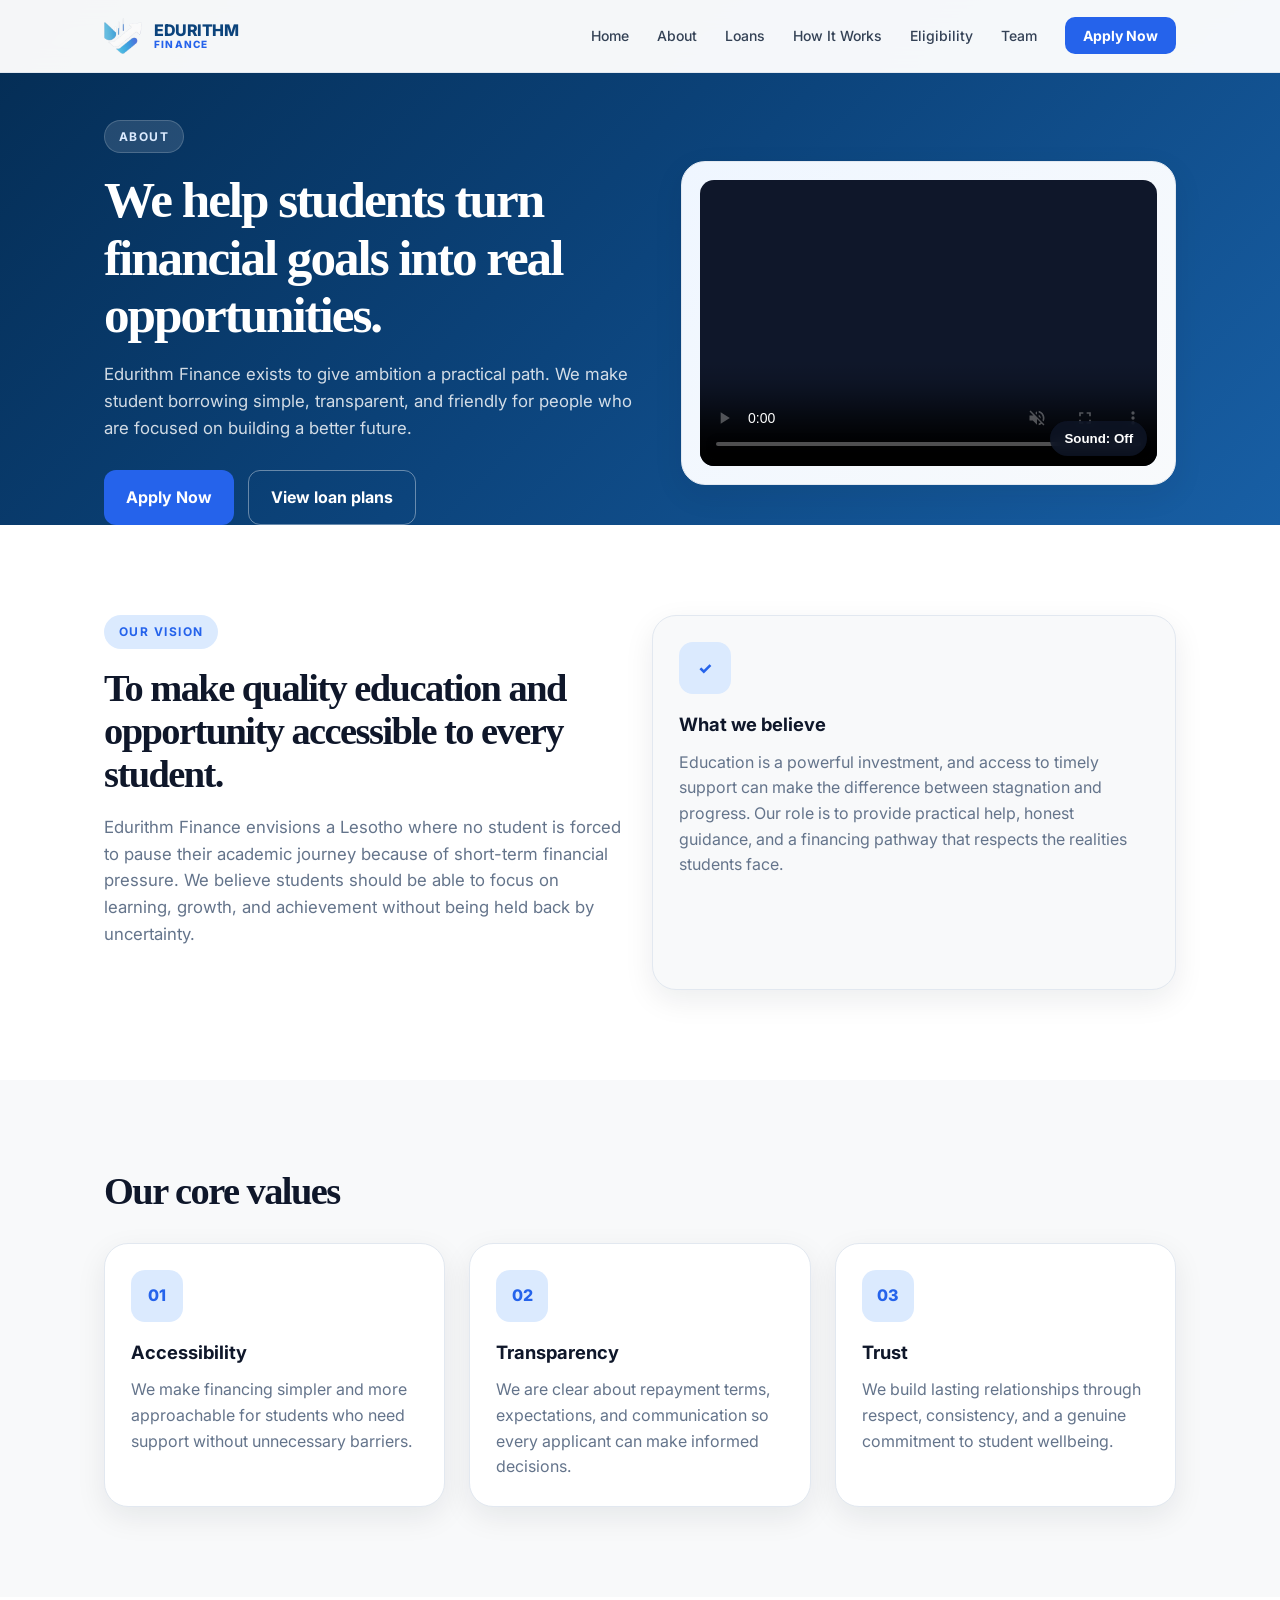
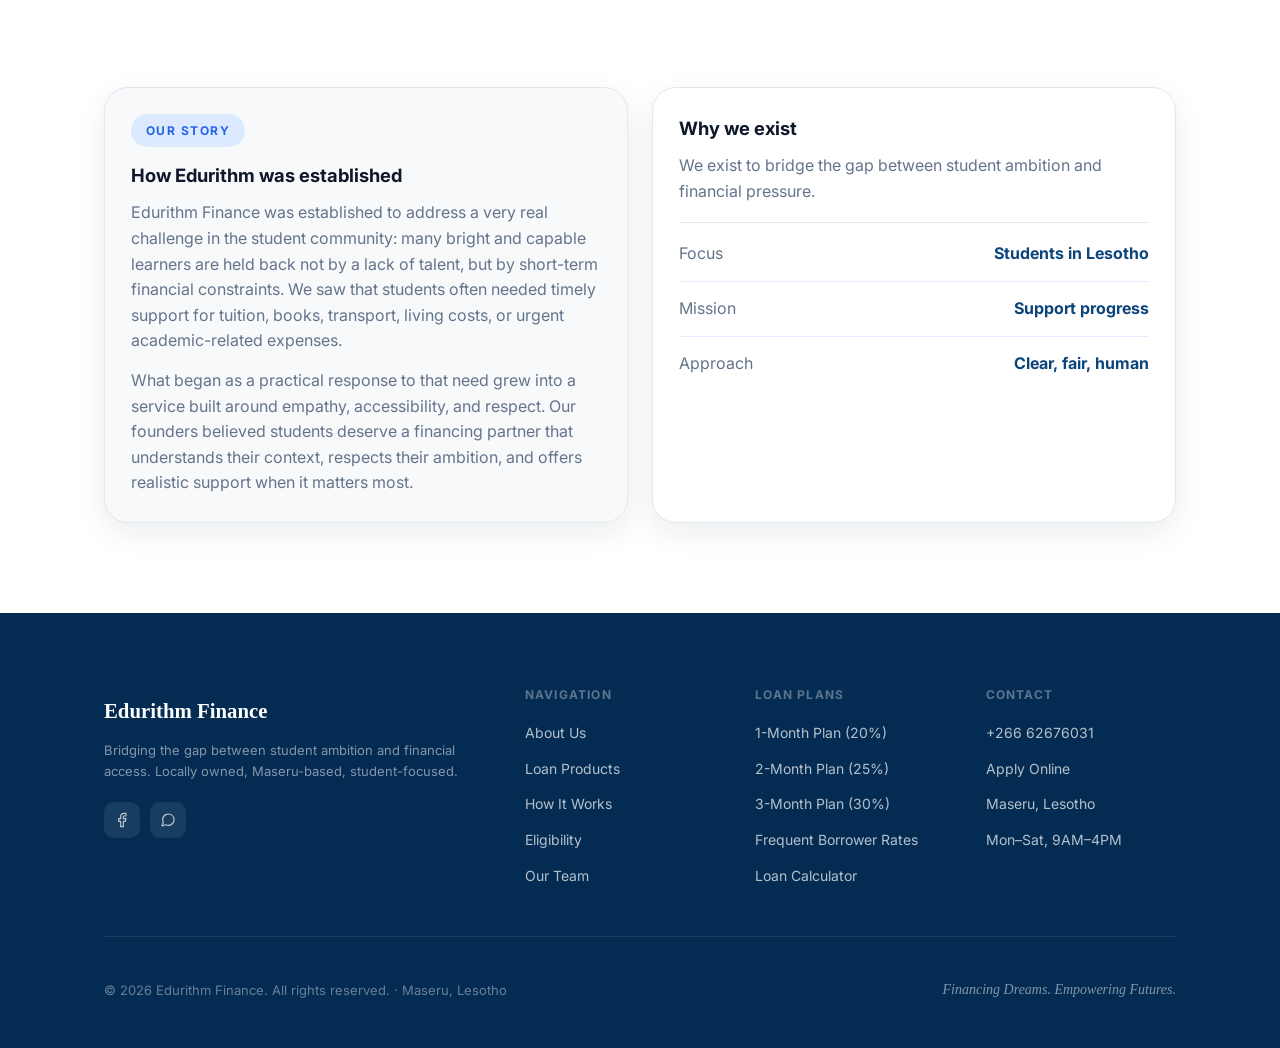
==== about.html @ f8145e68 "Update about.html" ====
<!DOCTYPE html>
<html lang="en">
  <head>
    <meta charset="UTF-8" />
    <meta name="viewport" content="width=device-width, initial-scale=1.0" />
    <title>About | Edurithm Finance</title>
    <link rel="preconnect" href="https://fonts.googleapis.com" />
    <link rel="preconnect" href="https://fonts.gstatic.com" crossorigin />
    <link href="https://fonts.googleapis.com/css2?family=Inter:wght@400;500;600;700;800&display=swap" rel="stylesheet" />
    <link rel="stylesheet" href="page.css" />
  </head>
  <body>
    <nav>
      <div class="nav-inner">
        <a href="index.html" class="nav-logo" aria-label="Edurithm Finance home">
          <img src="assets/logo-icon.png" alt="Edurithm Finance logo" />
          <span class="nav-brand">EDURITHM<small>Finance</small></span>
        </a>
        <ul class="nav-links">
          <li><a href="index.html">Home</a></li>
          <li><a href="about.html">About</a></li>
          <li><a href="loans.html">Loans</a></li>
          <li><a href="how-it-works.html">How It Works</a></li>
          <li><a href="eligibility.html">Eligibility</a></li>
          <li><a href="team.html">Team</a></li>
          <li><a href="apply-now.html" class="nav-cta">Apply Now</a></li>
        </ul>
      </div>
    </nav>

    <header class="page-hero">
      <div class="container about-header-wrap">
        <div class="page-header">
          <span class="section-tag">About</span>
          <h1>We help students turn financial goals into real opportunities.</h1>
          <p>Edurithm Finance exists to give ambition a practical path. We make student borrowing simple, transparent, and friendly for people who are focused on building a better future.</p>
          <div class="page-cta-group">
            <a class="btn-primary" href="apply-now.html">Apply Now</a>
            <a class="btn-secondary" href="loans.html">View loan plans</a>
          </div>
        </div>

        <div class="about-video-shell page-hero-video">
          <video id="aboutStoryVideo" class="about-video" src="assets/about-story-video.mp4" poster="assets/about-story-video.mp4" muted playsinline loop controls preload="metadata"></video>
          <button type="button" id="videoToggle" class="video-toggle" aria-label="Mute or unmute video">Sound: Off</button>
        </div>
      </div>
    </header>

    <main>
      <section id="vision">
        <div class="container">
          <div class="grid-2">
            <div>
              <span class="section-tag" style="background: var(--accent-light); color: var(--accent); border-color: transparent;">Our vision</span>
              <h2 class="section-title">To make quality education and opportunity accessible to every student.</h2>
              <p class="section-copy">Edurithm Finance envisions a Lesotho where no student is forced to pause their academic journey because of short-term financial pressure. We believe students should be able to focus on learning, growth, and achievement without being held back by uncertainty.</p>
            </div>
            <div class="card muted-card">
              <div class="icon-box">✓</div>
              <h3>What we believe</h3>
              <p>Education is a powerful investment, and access to timely support can make the difference between stagnation and progress. Our role is to provide practical help, honest guidance, and a financing pathway that respects the realities students face.</p>
            </div>
          </div>
        </div>
      </section>

      <section id="values" style="background: var(--gray-50);">
        <div class="container">
          <h2 class="section-title">Our core values</h2>
          <div class="grid-3" style="margin-top: 30px;">
            <div class="card">
              <div class="icon-box">01</div>
              <h3>Accessibility</h3>
              <p>We make financing simpler and more approachable for students who need support without unnecessary barriers.</p>
            </div>
            <div class="card">
              <div class="icon-box">02</div>
              <h3>Transparency</h3>
              <p>We are clear about repayment terms, expectations, and communication so every applicant can make informed decisions.</p>
            </div>
            <div class="card">
              <div class="icon-box">03</div>
              <h3>Trust</h3>
              <p>We build lasting relationships through respect, consistency, and a genuine commitment to student wellbeing.</p>
            </div>
          </div>
        </div>
      </section>

      <section id="story">
        <div class="container">
          <div class="grid-2">
            <div class="card muted-card">
              <span class="section-tag" style="background: var(--accent-light); color: var(--accent); border-color: transparent; margin-bottom: 14px;">Our story</span>
              <h3>How Edurithm was established</h3>
              <p>Edurithm Finance was established to address a very real challenge in the student community: many bright and capable learners are held back not by a lack of talent, but by short-term financial constraints. We saw that students often needed timely support for tuition, books, transport, living costs, or urgent academic-related expenses.</p>
              <p style="margin-top: 14px;">What began as a practical response to that need grew into a service built around empathy, accessibility, and respect. Our founders believed students deserve a financing partner that understands their context, respects their ambition, and offers realistic support when it matters most.</p>
            </div>
            <div class="card">
              <h3>Why we exist</h3>
              <p>We exist to bridge the gap between student ambition and financial pressure.</p>
              <div class="info-row" style="margin-top: 18px; border-top: 1px solid var(--border); padding-top: 18px;">
                <span class="info-key">Focus</span>
                <span class="info-val">Students in Lesotho</span>
              </div>
              <div class="info-row">
                <span class="info-key">Mission</span>
                <span class="info-val">Support progress</span>
              </div>
              <div class="info-row">
                <span class="info-key">Approach</span>
                <span class="info-val">Clear, fair, human</span>
              </div>
            </div>
          </div>
        </div>
      </section>
    </main>

    <footer>
      <div class="footer-inner">
        <div class="footer-top">
          <div>
            <p class="footer-brand">Edurithm Finance</p>
            <p class="footer-tagline">Bridging the gap between student ambition and financial access. Locally owned, Maseru-based, student-focused.</p>
            <div class="footer-social">
              <a href="#" class="social-btn" aria-label="Facebook">
                <svg viewBox="0 0 24 24"><path d="M18 2h-3a5 5 0 0 0-5 5v3H7v4h3v8h4v-8h3l1-4h-4V7a1 1 0 0 1 1-1h3z"/></svg>
              </a>
              <a href="https://wa.me/26662676031" class="social-btn" aria-label="WhatsApp">
                <svg viewBox="0 0 24 24"><path d="M21 11.5a8.38 8.38 0 0 1-.9 3.8 8.5 8.5 0 0 1-7.6 4.7 8.38 8.38 0 0 1-3.8-.9L3 21l1.9-5.7a8.38 8.38 0 0 1-.9-3.8 8.5 8.5 0 0 1 4.7-7.6 8.38 8.38 0 0 1 3.8-.9h.5a8.48 8.48 0 0 1 8 8v.5z"/></svg>
              </a>
            </div>
          </div>

          <div>
            <p class="footer-col-title">Navigation</p>
            <ul class="footer-links">
             <li><a href="about.html#vision">About Us</a></li>
             <li><a href="loans.html#plan-1-month">Loan Products</a></li>
             <li><a href="how-it-works.html#process">How It Works</a></li>
             <li><a href="eligibility.html#eligibility">Eligibility</a></li>
             <li><a href="team.html#team">Our Team</a></li>
            </ul>
          </div>

          <div>
            <p class="footer-col-title">Loan Plans</p>
            <ul class="footer-links">
              <li><a href="loans.html#plan-1-month">1-Month Plan (20%)</a></li>
              <li><a href="loans.html#plan-2-month">2-Month Plan (25%)</a></li>
              <li><a href="loans.html#plan-3-month">3-Month Plan (30%)</a></li>
              <li><a href="loans.html#frequent-borrower">Frequent Borrower Rates</a></li>
              <li><a href="loans.html#loan-calculator">Loan Calculator</a></li>
            </ul>
          </div>

          <div>
            <p class="footer-col-title">Contact</p>
            <ul class="footer-links">
              <li><a href="https://wa.me/26662676031">+266 62676031</a></li>
              <li><a href="apply-now.html">Apply Online</a></li>
              <li><a href="about.html">Maseru, Lesotho</a></li>
              <li><a href="about.html">Mon–Sat, 9AM–4PM</a></li>
            </ul>
          </div>
        </div>

        <div class="footer-bottom">
          <p class="footer-bottom-left">© 2026 Edurithm Finance. All rights reserved. · Maseru, Lesotho</p>
          <p class="footer-bottom-right">Financing Dreams. Empowering Futures.</p>
        </div>
      </div>
    </footer>

    <script>
      const aboutStoryVideo = document.getElementById('aboutStoryVideo');
      const videoToggle = document.getElementById('videoToggle');

      if (aboutStoryVideo && videoToggle) {
        videoToggle.addEventListener('click', () => {
          aboutStoryVideo.muted = !aboutStoryVideo.muted;
          videoToggle.textContent = aboutStoryVideo.muted ? 'Sound: Off' : 'Sound: On';
        });
      }
    </script>
  </body>
</html>
---- page.css ----
:root {
  --blue-900: #042c53;
  --blue-800: #0c447c;
  --blue-600: #185fa5;
  --accent: #2563eb;
  --accent-light: #dbeafe;
  --teal-400: #1d9e75;
  --gray-50: #f8f9fa;
  --gray-100: #f1f3f5;
  --gray-200: #e9ecef;
  --gray-600: #5f5e5a;
  --gray-800: #2c2c2a;
  --text-dark: #0f172a;
  --text-mid: #334155;
  --text-muted: #64748b;
  --border: #e2e8f0;
  --white: #ffffff;
  --shadow-md: 0 10px 30px rgba(15, 23, 42, 0.08);
  --shadow-lg: 0 18px 42px rgba(15, 23, 42, 0.12);
  --radius-sm: 10px;
  --radius-md: 14px;
  --radius-lg: 24px;
}

* { box-sizing: border-box; }
html { scroll-behavior: smooth; }
body {
  margin: 0;
  font-family: 'Inter', Arial, sans-serif;
  color: var(--text-dark);
  background: var(--white);
  line-height: 1.6;
}
a { color: inherit; text-decoration: none; }
img { max-width: 100%; }

.container {
  max-width: 1200px;
  margin: 0 auto;
  padding: 0 5%;
}

nav {
  position: fixed;
  top: 0;
  left: 0;
  right: 0;
  z-index: 20;
  background: rgba(255,255,255,0.96);
  backdrop-filter: blur(12px);
  border-bottom: 1px solid var(--border);
}

.nav-inner {
  max-width: 1200px;
  margin: 0 auto;
  padding: 0 5%;
  height: 72px;
  display: flex;
  align-items: center;
  justify-content: space-between;
}

.nav-logo {
  display: inline-flex;
  align-items: center;
  gap: 12px;
}

.nav-logo img {
  width: 38px;
  height: 38px;
  object-fit: contain;
  display: block;
  flex-shrink: 0;
}

.nav-logo-mark {
  width: 38px;
  height: 38px;
  border-radius: 12px;
  background: linear-gradient(135deg, var(--accent), var(--teal-400));
  color: #fff;
  display: flex;
  align-items: center;
  justify-content: center;
  font-weight: 800;
  letter-spacing: 0.06em;
  box-shadow: var(--shadow-md);
}

.nav-brand {
  font-weight: 800;
  letter-spacing: -0.03em;
  line-height: 1.1;
  color: var(--blue-800);
}

.nav-brand small {
  display: block;
  color: var(--accent);
  letter-spacing: 0.12em;
  font-size: 10px;
  text-transform: uppercase;
}

.nav-links {
  display: flex;
  align-items: center;
  list-style: none;
  gap: 28px;
  margin: 0;
  padding: 0;
}

.nav-links a {
  font-size: 14px;
  color: var(--text-mid);
  font-weight: 500;
}

.nav-links a:hover {
  color: var(--accent);
}

.nav-cta {
  background: var(--accent);
  color: #fff !important;
  padding: 10px 18px;
  border-radius: 10px;
  font-weight: 700 !important;
}

.page-hero {
  min-height: 440px;
  background: linear-gradient(135deg, var(--blue-900), var(--blue-800), var(--blue-600));
  color: #fff;
  padding-top: 120px;
  display: flex;
  align-items: center;
}

.page-header {
  max-width: 740px;
}

.section-tag {
  display: inline-block;
  padding: 6px 14px;
  background: rgba(255,255,255,0.12);
  border: 1px solid rgba(255,255,255,0.18);
  border-radius: 999px;
  color: #dbeafe;
  font-size: 12px;
  font-weight: 700;
  letter-spacing: 0.12em;
  text-transform: uppercase;
  margin-bottom: 18px;
}

.page-header h1,
.section-title {
  margin: 0 0 18px;
  font-family: Georgia, 'Times New Roman', serif;
  line-height: 1.12;
  letter-spacing: -0.04em;
}

.page-header h1 {
  font-size: clamp(2.3rem, 4vw, 4rem);
}

.page-header p {
  margin: 0;
  max-width: 620px;
  font-size: 1.05rem;
  color: rgba(255,255,255,0.82);
}

.page-cta-group {
  display: flex;
  flex-wrap: wrap;
  gap: 14px;
  margin-top: 28px;
}

.btn-primary,
.btn-secondary,
.calc-cta,
.form-submit {
  display: inline-flex;
  align-items: center;
  justify-content: center;
  padding: 14px 22px;
  border-radius: 12px;
  font-weight: 700;
  border: none;
  cursor: pointer;
  transition: transform 0.2s ease, background 0.2s ease;
}

.btn-primary,
.form-submit,
.calc-cta {
  background: var(--accent);
  color: #fff;
}

.btn-primary:hover,
.form-submit:hover,
.calc-cta:hover {
  transform: translateY(-1px);
  background: #1d4ed8;
}

.btn-secondary {
  background: transparent;
  border: 1px solid rgba(255,255,255,0.38);
  color: #fff;
}

main section {
  padding: 90px 0;
}

.section-title {
  color: var(--text-dark);
  font-size: clamp(2rem, 3vw, 3rem);
}

.section-copy {
  font-size: 1.05rem;
  color: var(--text-muted);
  max-width: 680px;
  margin-bottom: 42px;
}

.grid-2,
.grid-3,
.grid-4 {
  display: grid;
  gap: 24px;
}

.grid-2 { grid-template-columns: repeat(2, minmax(0, 1fr)); }
.grid-3 { grid-template-columns: repeat(3, minmax(0, 1fr)); }
.grid-4 { grid-template-columns: repeat(4, minmax(0, 1fr)); }

.elig-grid {
  display: grid;
  grid-template-columns: 1fr 1fr;
  gap: 60px;
  align-items: center;
  margin-top: 60px;
}

.elig-list {
  display: flex;
  flex-direction: column;
  gap: 16px;
}

.elig-item {
  display: flex;
  gap: 16px;
  align-items: flex-start;
  padding: 20px;
  background: var(--gray-50);
  border: 1px solid var(--border);
  border-radius: var(--radius-md);
}

.elig-check {
  width: 28px;
  height: 28px;
  border-radius: 50%;
  background: #dcfce7;
  display: flex;
  align-items: center;
  justify-content: center;
  flex-shrink: 0;
  margin-top: 1px;
}

.elig-check svg {
  width: 14px;
  height: 14px;
  stroke: #16a34a;
  fill: none;
  stroke-width: 3;
  stroke-linecap: round;
  stroke-linejoin: round;
}

.elig-text strong {
  display: block;
  font-size: 14px;
  font-weight: 700;
  color: var(--text-dark);
  margin-bottom: 3px;
}

.elig-text p {
  font-size: 13px;
  color: var(--text-muted);
  line-height: 1.5;
}

.elig-info-box {
  background: linear-gradient(135deg, #eff6ff, #eef2ff);
  border: 1px solid rgba(37, 99, 235, 0.16);
  border-radius: var(--radius-lg);
  padding: 36px;
}

.card {
  background: var(--white);
  border: 1px solid var(--border);
  border-radius: var(--radius-lg);
  padding: 26px;
  box-shadow: var(--shadow-md);
}

.products-bg {
  background: var(--gray-50);
  border-top: 1px solid var(--border);
  border-bottom: 1px solid var(--border);
}

.products-header {
  text-align: center;
  margin-bottom: 60px;
}

.products-header .section-copy {
  margin: 0 auto;
}

.products-grid {
  display: grid;
  grid-template-columns: repeat(3, minmax(0, 1fr));
  gap: 24px;
}

.product-card {
  position: relative;
  transition: box-shadow 0.25s ease, transform 0.25s ease;
}

.product-card:hover {
  box-shadow: var(--shadow-lg);
  transform: translateY(-4px);
}

.product-card.featured {
  border-color: var(--accent);
  border-width: 2px;
}

.featured-badge {
  position: absolute;
  top: -14px;
  left: 50%;
  transform: translateX(-50%);
  background: var(--accent);
  color: #fff;
  font-size: 11px;
  font-weight: 700;
  letter-spacing: 0.8px;
  text-transform: uppercase;
  padding: 5px 16px;
  border-radius: 100px;
  white-space: nowrap;
}

.product-icon {
  width: 52px;
  height: 52px;
  border-radius: 14px;
  background: var(--accent-light);
  display: flex;
  align-items: center;
  justify-content: center;
  margin-bottom: 20px;
  color: var(--accent);
  font-size: 20px;
  font-weight: 800;
}

.product-name {
  font-size: 11px;
  font-weight: 700;
  text-transform: uppercase;
  letter-spacing: 1.5px;
  color: var(--text-muted);
  margin-bottom: 8px;
}

.product-title {
  font-size: 22px;
  font-weight: 700;
  color: var(--text-dark);
  margin-bottom: 12px;
}

.product-desc {
  font-size: 14px;
  color: var(--text-muted);
  line-height: 1.6;
  margin-bottom: 24px;
}

.product-detail {
  display: flex;
  align-items: center;
  justify-content: space-between;
  padding: 10px 0;
  border-top: 1px solid var(--border);
  font-size: 13px;
}

.product-detail-label {
  color: var(--text-muted);
}

.product-detail-value {
  font-weight: 700;
  color: var(--text-dark);
}

.muted-card {
  background: var(--gray-50);
}

.icon-box {
  width: 52px;
  height: 52px;
  border-radius: 14px;
  display: flex;
  align-items: center;
  justify-content: center;
  background: var(--accent-light);
  margin-bottom: 16px;
  color: var(--accent);
  font-weight: 800;
}

.card h3 {
  margin: 0 0 10px;
  font-size: 1.15rem;
}

.card p,
.list-item p,
.step-card p,
.info-box p,
.team-card p {
  margin: 0;
  color: var(--text-muted);
}

.feature-list,
.check-list {
  display: flex;
  flex-direction: column;
  gap: 18px;
}

.list-item {
  display: flex;
  gap: 14px;
  align-items: flex-start;
  background: var(--gray-50);
  border: 1px solid var(--border);
  border-radius: var(--radius-md);
  padding: 20px;
}

.check {
  width: 28px;
  height: 28px;
  border-radius: 50%;
  background: #dcfce7;
  color: #16a34a;
  display: inline-flex;
  align-items: center;
  justify-content: center;
  font-weight: 800;
  flex-shrink: 0;
  margin-top: 2px;
}

.list-item strong {
  display: block;
  margin-bottom: 4px;
}

.info-box {
  background: linear-gradient(135deg, #eff6ff, #f8fafc);
  border: 1px solid var(--border);
  border-radius: var(--radius-lg);
  padding: 26px;
}

.info-row {
  display: flex;
  justify-content: space-between;
  gap: 24px;
  padding: 14px 0;
  border-bottom: 1px solid rgba(37, 99, 235, 0.12);
}

.info-row:last-child { border-bottom: none; }

.info-key { color: var(--text-muted); }
.info-val { color: var(--blue-800); font-weight: 700; }

.step-card {
  background: var(--white);
  border: 1px solid var(--border);
  border-radius: var(--radius-lg);
  padding: 24px 20px;
  text-align: center;
  position: relative;
}

.step-number {
  width: 56px;
  height: 56px;
  border-radius: 50%;
  display: inline-flex;
  align-items: center;
  justify-content: center;
  background: var(--accent);
  color: #fff;
  font-weight: 800;
  font-size: 1.2rem;
  margin-bottom: 18px;
  box-shadow: 0 0 0 6px rgba(37, 99, 235, 0.1);
}

.step-card h3 { margin: 0 0 10px; }

.team-card {
  text-align: center;
  background: var(--white);
  border: 1px solid var(--border);
  border-radius: var(--radius-lg);
  padding: 30px 24px;
  box-shadow: var(--shadow-md);
}

.team-avatar {
  width: 72px;
  height: 72px;
  border-radius: 50%;
  margin: 0 auto 16px;
  background: linear-gradient(135deg, var(--accent), var(--teal-400));
  color: #fff;
  display: flex;
  align-items: center;
  justify-content: center;
  font-size: 1.5rem;
  font-weight: 800;
}

.team-role {
  margin: 8px 0 14px;
  color: var(--accent);
  font-size: 12px;
  letter-spacing: 0.12em;
  text-transform: uppercase;
  font-weight: 700;
}

.contact-layout {
  display: grid;
  grid-template-columns: 1fr 1fr;
  gap: 26px;
  align-items: start;
}

.contact-methods {
  display: flex;
  flex-direction: column;
  gap: 18px;
  margin-top: 30px;
}

.contact-item {
  display: flex;
  align-items: center;
  gap: 16px;
  padding: 18px 20px;
  background: var(--gray-50);
  border: 1px solid var(--border);
  border-radius: var(--radius-md);
}

.contact-icon {
  width: 46px;
  height: 46px;
  border-radius: 12px;
  display: flex;
  align-items: center;
  justify-content: center;
  font-weight: 800;
}

.contact-icon.green { background: #dcfce7; color: #15803d; }
.contact-icon.blue { background: var(--accent-light); color: var(--accent); }
.contact-icon.purple { background: #ede9fe; color: #6d28d9; }

.contact-label {
  font-size: 11px;
  letter-spacing: 0.12em;
  text-transform: uppercase;
  color: var(--text-muted);
  margin-bottom: 4px;
}

.contact-value {
  font-weight: 700;
}

.form-card {
  background: var(--white);
  border: 1px solid var(--border);
  border-radius: var(--radius-lg);
  padding: 28px;
  box-shadow: var(--shadow-md);
}

.form-row {
  display: grid;
  grid-template-columns: 1fr 1fr;
  gap: 16px;
}

.form-field {
  margin-bottom: 18px;
}

.form-field label {
  display: block;
  margin-bottom: 8px;
  font-size: 13px;
  font-weight: 600;
  color: var(--text-mid);
}

.auto-fill-label {
  display: inline-block;
  margin: -2px 0 8px;
  font-size: 11px;
  font-weight: 700;
  letter-spacing: 0.08em;
  text-transform: uppercase;
  color: var(--accent);
  background: var(--accent-light);
  border-radius: 999px;
  padding: 5px 10px;
}

.form-field input,
.form-field select,
.form-field textarea {
  width: 100%;
  border: 1.5px solid var(--border);
  border-radius: 10px;
  background: var(--gray-50);
  font: inherit;
  padding: 12px 14px;
  color: var(--text-dark);
}

.form-field textarea {
  min-height: 110px;
  resize: vertical;
}

.form-note {
  font-size: 12px;
  color: var(--text-muted);
  margin-top: 12px;
}

footer {
  background: var(--blue-900);
  color: rgba(255,255,255,0.72);
  padding: 60px 0 32px;
}

.footer-inner,
.footer-layout {
  max-width: 1200px;
  margin: 0 auto;
  padding: 0 5%;
}

.footer-top,
.footer-layout {
  display: grid;
  grid-template-columns: 2fr 1fr 1fr 1fr;
  gap: 40px;
  margin-bottom: 48px;
}

.footer-brand {
  font-family: 'Playfair Display', Georgia, serif;
  color: #fff;
  font-size: 1.3rem;
  font-weight: 800;
  margin-bottom: 12px;
}

.footer-tagline {
  font-size: 13px;
  color: rgba(255,255,255,0.5);
  line-height: 1.6;
  margin-bottom: 20px;
}

.footer-social {
  display: flex;
  gap: 10px;
}

.social-btn {
  width: 36px;
  height: 36px;
  border-radius: 10px;
  background: rgba(255,255,255,0.08);
  display: flex;
  align-items: center;
  justify-content: center;
  transition: background 0.2s;
  text-decoration: none;
}

.social-btn:hover { background: rgba(255,255,255,0.18); }

.social-btn svg {
  width: 16px;
  height: 16px;
  stroke: rgba(255,255,255,0.7);
  fill: none;
  stroke-width: 1.8;
  stroke-linecap: round;
  stroke-linejoin: round;
}

.footer-col-title {
  font-size: 12px;
  font-weight: 700;
  text-transform: uppercase;
  letter-spacing: 1.2px;
  color: rgba(255,255,255,0.35);
  margin-bottom: 16px;
}

.footer-links {
  list-style: none;
  padding: 0;
  margin: 0;
  display: grid;
  gap: 10px;
}

.footer-links a {
  color: rgba(255,255,255,0.7);
  text-decoration: none;
  font-size: 14px;
}

.footer-links a:hover { color: #ffffff; }

.footer-bottom {
  margin-top: 30px;
  padding-top: 28px;
  border-top: 1px solid rgba(255,255,255,0.08);
  display: flex;
  justify-content: space-between;
  align-items: center;
  gap: 12px;
  font-size: 13px;
}

.footer-bottom-left { color: rgba(255,255,255,0.4); }

.footer-bottom-right {
  font-family: 'Playfair Display', Georgia, serif;
  font-style: italic;
  color: rgba(255,255,255,0.5);
  font-size: 14px;
}

.eligibility-checker {
  padding-top: 20px;
}

.eligibility-check-header {
  max-width: 700px;
  margin-bottom: 30px;
}

.eligibility-check-card {
  background: var(--white);
  border: 1px solid var(--border);
  border-radius: var(--radius-lg);
  padding: 28px;
  box-shadow: var(--shadow-md);
}

.form-actions {
  display: flex;
  flex-wrap: wrap;
  align-items: center;
  gap: 12px;
  margin-top: 18px;
}

.eligibility-result {
  margin-top: 24px;
  padding: 16px 18px;
  border-radius: 12px;
  border-left: 4px solid var(--accent);
  background: var(--gray-50);
  color: var(--text-dark);
}

.eligibility-result strong {
  display: block;
  margin-bottom: 6px;
  font-size: 1rem;
}

.eligibility-result p {
  margin: 0;
  color: var(--text-mid);
}

.eligibility-result.success {
  border-left-color: #16a34a;
  background: #f0fdf4;
}

.eligibility-result.error {
  border-left-color: #dc2626;
  background: #fef2f2;
}

.about-header-wrap {
  display: grid;
  grid-template-columns: 1.1fr 1fr;
  gap: 32px;
  align-items: center;
}

.page-hero-video {
  max-width: 560px;
  width: 100%;
  justify-self: end;
}

.about-video-shell {
  position: relative;
  background: linear-gradient(135deg, #eff6ff, #f8fafc);
  border: 1px solid var(--border);
  border-radius: var(--radius-lg);
  padding: 18px;
  box-shadow: var(--shadow-md);
}

.about-video {
  width: 100%;
  display: block;
  border-radius: 14px;
  background: #0f172a;
  aspect-ratio: 16 / 10;
  object-fit: cover;
}

.video-toggle {
  position: absolute;
  right: 28px;
  bottom: 28px;
  border: none;
  border-radius: 999px;
  padding: 10px 14px;
  background: rgba(15, 23, 42, 0.75);
  color: #fff;
  font-weight: 700;
  cursor: pointer;
  backdrop-filter: blur(6px);
}

@media (max-width: 900px) {
  .nav-links { display: none; }
  .grid-2, .grid-3, .grid-4, .footer-layout, .contact-layout { grid-template-columns: 1fr; }
  .page-hero { padding-top: 110px; }
  .about-header-wrap { grid-template-columns: 1fr; }
  .page-hero-video { justify-self: stretch; max-width: none; }
}

@media (max-width: 600px) {
  .form-row { grid-template-columns: 1fr; }
  .page-header h1 { font-size: 2.3rem; }
  .page-hero { min-height: 360px; }
  .footer-bottom { flex-direction: column; text-align: center; }
}
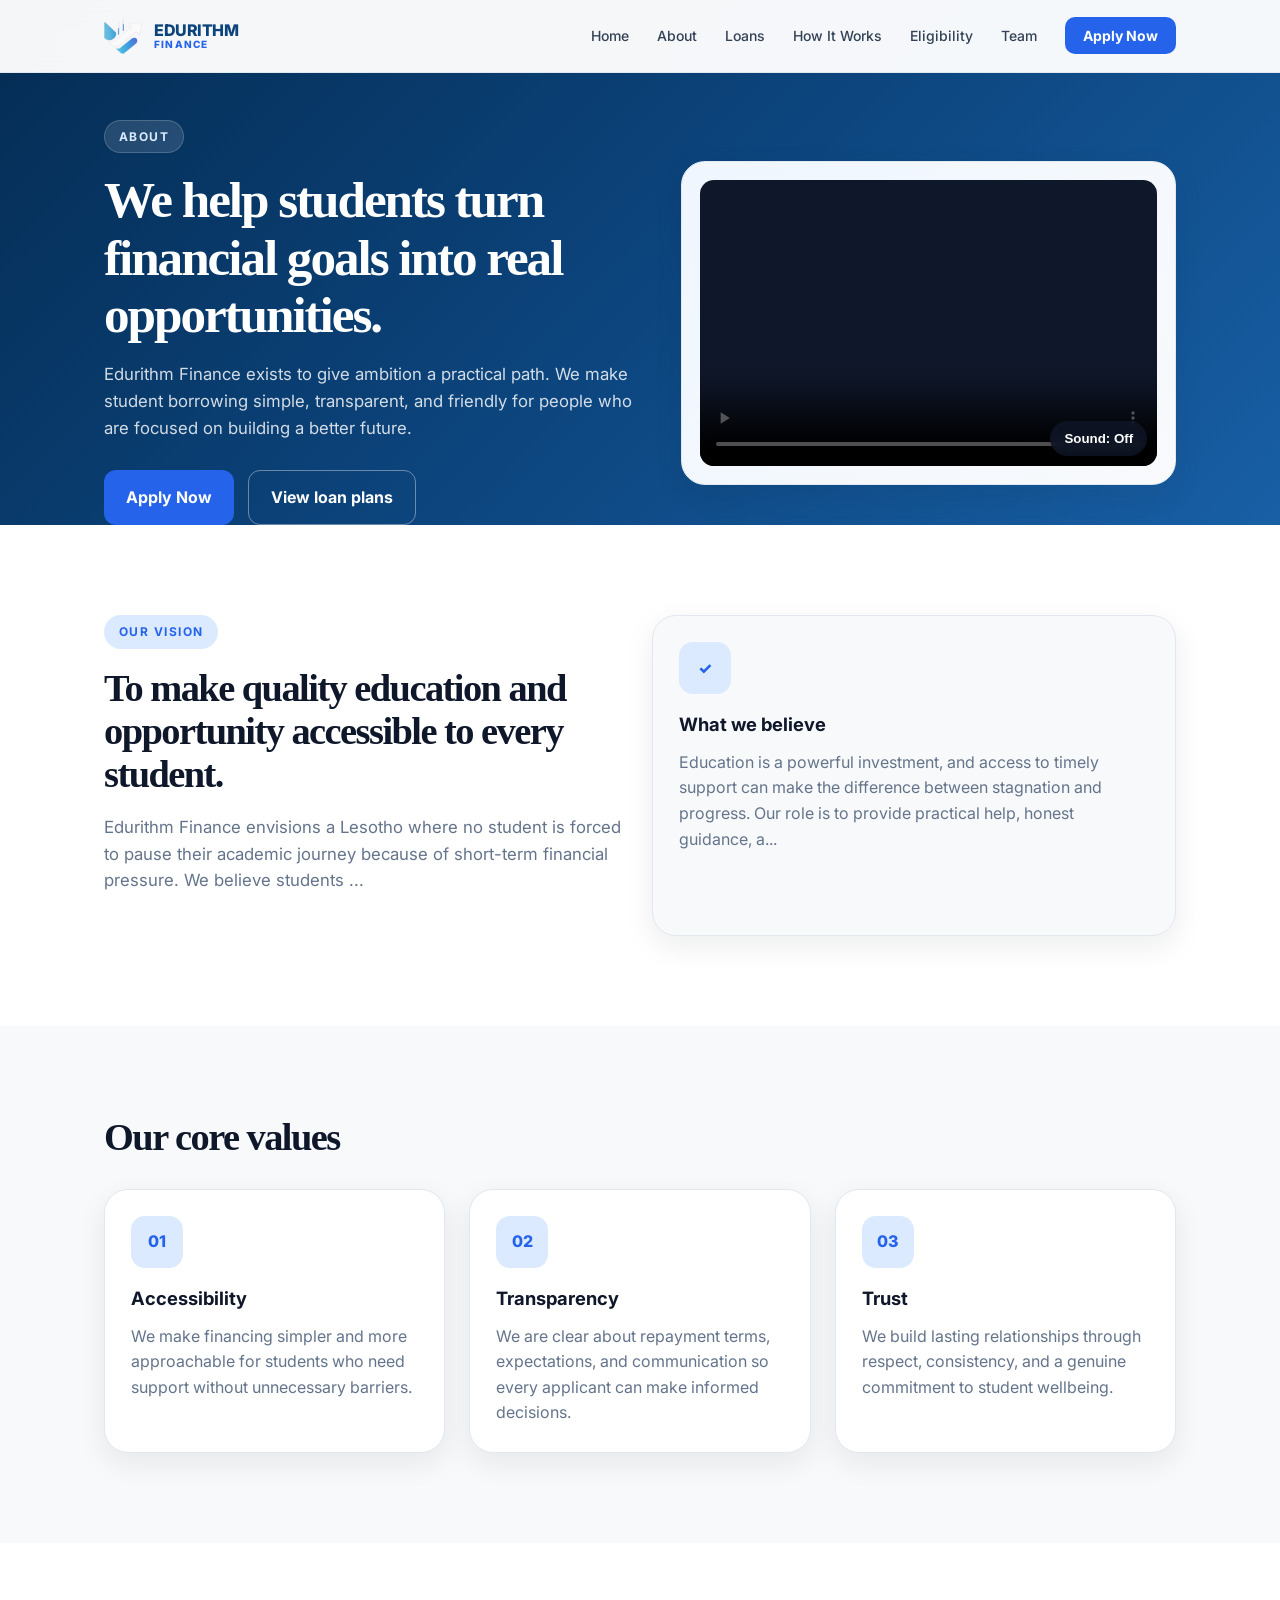
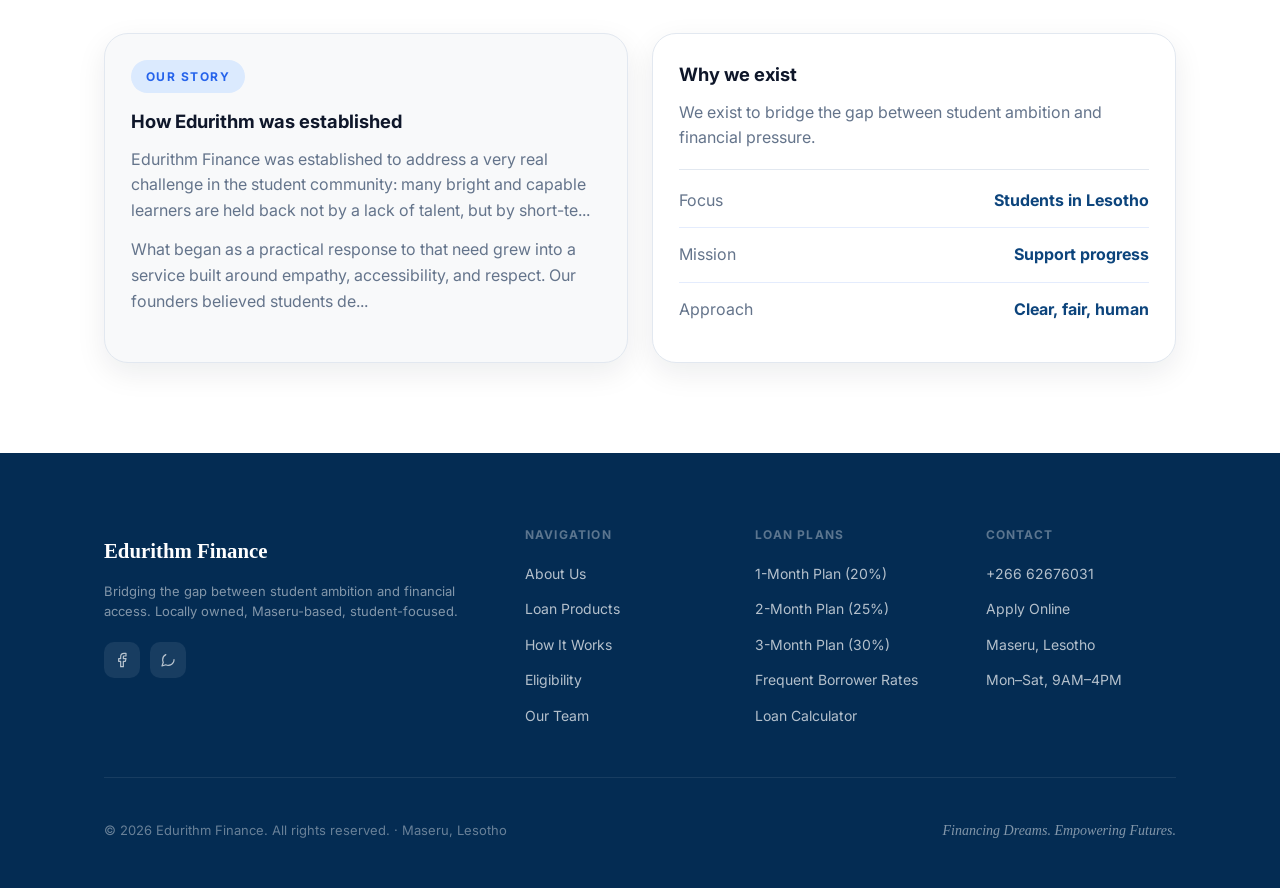
==== commit b2d5ecc1: "Add mobile nav (hamburger + toggle) to about.html" ====
--- a/about.html
+++ b/about.html
@@ -1,189 +1,215 @@
-<!DOCTYPE html>
-<html lang="en">
-  <head>
-    <meta charset="UTF-8" />
-    <meta name="viewport" content="width=device-width, initial-scale=1.0" />
-    <title>About | Edurithm Finance</title>
-    <link rel="preconnect" href="https://fonts.googleapis.com" />
-    <link rel="preconnect" href="https://fonts.gstatic.com" crossorigin />
-    <link href="https://fonts.googleapis.com/css2?family=Inter:wght@400;500;600;700;800&display=swap" rel="stylesheet" />
-    <link rel="stylesheet" href="page.css" />
-  </head>
-  <body>
-    <nav>
-      <div class="nav-inner">
-        <a href="index.html" class="nav-logo" aria-label="Edurithm Finance home">
-          <img src="assets/logo-icon.png" alt="Edurithm Finance logo" />
-          <span class="nav-brand">EDURITHM<small>Finance</small></span>
-        </a>
-        <ul class="nav-links">
-          <li><a href="index.html">Home</a></li>
-          <li><a href="about.html">About</a></li>
-          <li><a href="loans.html">Loans</a></li>
-          <li><a href="how-it-works.html">How It Works</a></li>
-          <li><a href="eligibility.html">Eligibility</a></li>
-          <li><a href="team.html">Team</a></li>
-          <li><a href="apply-now.html" class="nav-cta">Apply Now</a></li>
-        </ul>
-      </div>
-    </nav>
-
-    <header class="page-hero">
-      <div class="container about-header-wrap">
-        <div class="page-header">
-          <span class="section-tag">About</span>
-          <h1>We help students turn financial goals into real opportunities.</h1>
-          <p>Edurithm Finance exists to give ambition a practical path. We make student borrowing simple, transparent, and friendly for people who are focused on building a better future.</p>
-          <div class="page-cta-group">
-            <a class="btn-primary" href="apply-now.html">Apply Now</a>
-            <a class="btn-secondary" href="loans.html">View loan plans</a>
-          </div>
-        </div>
-
-        <div class="about-video-shell page-hero-video">
-          <video id="aboutStoryVideo" class="about-video" src="assets/about-story-video.mp4" poster="assets/about-story-video.mp4" muted playsinline loop controls preload="metadata"></video>
-          <button type="button" id="videoToggle" class="video-toggle" aria-label="Mute or unmute video">Sound: Off</button>
-        </div>
-      </div>
-    </header>
-
-    <main>
-      <section id="vision">
-        <div class="container">
-          <div class="grid-2">
-            <div>
-              <span class="section-tag" style="background: var(--accent-light); color: var(--accent); border-color: transparent;">Our vision</span>
-              <h2 class="section-title">To make quality education and opportunity accessible to every student.</h2>
-              <p class="section-copy">Edurithm Finance envisions a Lesotho where no student is forced to pause their academic journey because of short-term financial pressure. We believe students should be able to focus on learning, growth, and achievement without being held back by uncertainty.</p>
-            </div>
-            <div class="card muted-card">
-              <div class="icon-box">✓</div>
-              <h3>What we believe</h3>
-              <p>Education is a powerful investment, and access to timely support can make the difference between stagnation and progress. Our role is to provide practical help, honest guidance, and a financing pathway that respects the realities students face.</p>
-            </div>
-          </div>
-        </div>
-      </section>
-
-      <section id="values" style="background: var(--gray-50);">
-        <div class="container">
-          <h2 class="section-title">Our core values</h2>
-          <div class="grid-3" style="margin-top: 30px;">
-            <div class="card">
-              <div class="icon-box">01</div>
-              <h3>Accessibility</h3>
-              <p>We make financing simpler and more approachable for students who need support without unnecessary barriers.</p>
-            </div>
-            <div class="card">
-              <div class="icon-box">02</div>
-              <h3>Transparency</h3>
-              <p>We are clear about repayment terms, expectations, and communication so every applicant can make informed decisions.</p>
-            </div>
-            <div class="card">
-              <div class="icon-box">03</div>
-              <h3>Trust</h3>
-              <p>We build lasting relationships through respect, consistency, and a genuine commitment to student wellbeing.</p>
-            </div>
-          </div>
-        </div>
-      </section>
-
-      <section id="story">
-        <div class="container">
-          <div class="grid-2">
-            <div class="card muted-card">
-              <span class="section-tag" style="background: var(--accent-light); color: var(--accent); border-color: transparent; margin-bottom: 14px;">Our story</span>
-              <h3>How Edurithm was established</h3>
-              <p>Edurithm Finance was established to address a very real challenge in the student community: many bright and capable learners are held back not by a lack of talent, but by short-term financial constraints. We saw that students often needed timely support for tuition, books, transport, living costs, or urgent academic-related expenses.</p>
-              <p style="margin-top: 14px;">What began as a practical response to that need grew into a service built around empathy, accessibility, and respect. Our founders believed students deserve a financing partner that understands their context, respects their ambition, and offers realistic support when it matters most.</p>
-            </div>
-            <div class="card">
-              <h3>Why we exist</h3>
-              <p>We exist to bridge the gap between student ambition and financial pressure.</p>
-              <div class="info-row" style="margin-top: 18px; border-top: 1px solid var(--border); padding-top: 18px;">
-                <span class="info-key">Focus</span>
-                <span class="info-val">Students in Lesotho</span>
-              </div>
-              <div class="info-row">
-                <span class="info-key">Mission</span>
-                <span class="info-val">Support progress</span>
-              </div>
-              <div class="info-row">
-                <span class="info-key">Approach</span>
-                <span class="info-val">Clear, fair, human</span>
-              </div>
-            </div>
-          </div>
-        </div>
-      </section>
-    </main>
-
-    <footer>
-      <div class="footer-inner">
-        <div class="footer-top">
-          <div>
-            <p class="footer-brand">Edurithm Finance</p>
-            <p class="footer-tagline">Bridging the gap between student ambition and financial access. Locally owned, Maseru-based, student-focused.</p>
-            <div class="footer-social">
-              <a href="#" class="social-btn" aria-label="Facebook">
-                <svg viewBox="0 0 24 24"><path d="M18 2h-3a5 5 0 0 0-5 5v3H7v4h3v8h4v-8h3l1-4h-4V7a1 1 0 0 1 1-1h3z"/></svg>
-              </a>
-              <a href="https://wa.me/26662676031" class="social-btn" aria-label="WhatsApp">
-                <svg viewBox="0 0 24 24"><path d="M21 11.5a8.38 8.38 0 0 1-.9 3.8 8.5 8.5 0 0 1-7.6 4.7 8.38 8.38 0 0 1-3.8-.9L3 21l1.9-5.7a8.38 8.38 0 0 1-.9-3.8 8.5 8.5 0 0 1 4.7-7.6 8.38 8.38 0 0 1 3.8-.9h.5a8.48 8.48 0 0 1 8 8v.5z"/></svg>
-              </a>
-            </div>
-          </div>
-
-          <div>
-            <p class="footer-col-title">Navigation</p>
-            <ul class="footer-links">
-             <li><a href="about.html#vision">About Us</a></li>
-             <li><a href="loans.html#plan-1-month">Loan Products</a></li>
-             <li><a href="how-it-works.html#process">How It Works</a></li>
-             <li><a href="eligibility.html#eligibility">Eligibility</a></li>
-             <li><a href="team.html#team">Our Team</a></li>
-            </ul>
-          </div>
-
-          <div>
-            <p class="footer-col-title">Loan Plans</p>
-            <ul class="footer-links">
-              <li><a href="loans.html#plan-1-month">1-Month Plan (20%)</a></li>
-              <li><a href="loans.html#plan-2-month">2-Month Plan (25%)</a></li>
-              <li><a href="loans.html#plan-3-month">3-Month Plan (30%)</a></li>
-              <li><a href="loans.html#frequent-borrower">Frequent Borrower Rates</a></li>
-              <li><a href="loans.html#loan-calculator">Loan Calculator</a></li>
-            </ul>
-          </div>
-
-          <div>
-            <p class="footer-col-title">Contact</p>
-            <ul class="footer-links">
-              <li><a href="https://wa.me/26662676031">+266 62676031</a></li>
-              <li><a href="apply-now.html">Apply Online</a></li>
-              <li><a href="about.html">Maseru, Lesotho</a></li>
-              <li><a href="about.html">Mon–Sat, 9AM–4PM</a></li>
-            </ul>
-          </div>
-        </div>
-
-        <div class="footer-bottom">
-          <p class="footer-bottom-left">© 2026 Edurithm Finance. All rights reserved. · Maseru, Lesotho</p>
-          <p class="footer-bottom-right">Financing Dreams. Empowering Futures.</p>
-        </div>
-      </div>
-    </footer>
-
-    <script>
-      const aboutStoryVideo = document.getElementById('aboutStoryVideo');
-      const videoToggle = document.getElementById('videoToggle');
-
-      if (aboutStoryVideo && videoToggle) {
-        videoToggle.addEventListener('click', () => {
-          aboutStoryVideo.muted = !aboutStoryVideo.muted;
-          videoToggle.textContent = aboutStoryVideo.muted ? 'Sound: Off' : 'Sound: On';
-        });
-      }
-    </script>
-  </body>
-</html>
+<!DOCTYPE html>
+<html lang="en">
+  <head>
+    <meta charset="UTF-8" />
+    <meta name="viewport" content="width=device-width, initial-scale=1.0" />
+    <title>About | Edurithm Finance</title>
+    <link rel="preconnect" href="https://fonts.googleapis.com" />
+    <link rel="preconnect" href="https://fonts.gstatic.com" crossorigin />
+    <link href="https://fonts.googleapis.com/css2?family=Inter:wght@400;500;600;700;800&display=swap" rel="stylesheet" />
+    <link rel="icon" type="image/png" href="assets/logo-icon.png" />
+    <link rel="stylesheet" href="page.css" />
+  </head>
+  <body>
+    <nav>
+      <div class="nav-inner">
+        <a href="index.html" class="nav-logo" aria-label="Edurithm Finance home">
+          <img src="assets/logo-icon.png" alt="Edurithm Finance logo" />
+          <span class="nav-brand">EDURITHM<small>Finance</small></span>
+        </a>
+        <ul id="primary-navigation" class="nav-links">
+          <li><a href="index.html">Home</a></li>
+          <li><a href="about.html">About</a></li>
+          <li><a href="loans.html">Loans</a></li>
+          <li><a href="how-it-works.html">How It Works</a></li>
+          <li><a href="eligibility.html">Eligibility</a></li>
+          <li><a href="team.html">Team</a></li>
+          <li><a href="apply-now.html" class="nav-cta">Apply Now</a></li>
+        </ul>
+        <button class="nav-mobile-btn" aria-label="Toggle menu" aria-expanded="false" aria-controls="primary-navigation">
+          <span></span>
+          <span></span>
+          <span></span>
+        </button>
+      </div>
+    </nav>
+
+    <header class="page-hero">
+      <div class="container about-header-wrap">
+        <div class="page-header">
+          <span class="section-tag">About</span>
+          <h1>We help students turn financial goals into real opportunities.</h1>
+          <p>Edurithm Finance exists to give ambition a practical path. We make student borrowing simple, transparent, and friendly for people who are focused on building a better future.</p>
+          <div class="page-cta-group">
+            <a class="btn-primary" href="apply-now.html">Apply Now</a>
+            <a class="btn-secondary" href="loans.html">View loan plans</a>
+          </div>
+        </div>
+
+        <div class="about-video-shell page-hero-video">
+          <video id="aboutStoryVideo" class="about-video" src="assets/about-story-video.mp4" poster="assets/about-story-video.mp4" muted playsinline loop controls preload="metadata"></video>
+          <button type="button" id="videoToggle" class="video-toggle" aria-label="Mute or unmute video">Sound: Off</button>
+        </div>
+      </div>
+    </header>
+
+    <main>
+      <section id="vision">
+        <div class="container">
+          <div class="grid-2">
+            <div>
+              <span class="section-tag" style="background: var(--accent-light); color: var(--accent); border-color: transparent;">Our vision</span>
+              <h2 class="section-title">To make quality education and opportunity accessible to every student.</h2>
+              <p class="section-copy">Edurithm Finance envisions a Lesotho where no student is forced to pause their academic journey because of short-term financial pressure. We believe students ...</p>
+            </div>
+            <div class="card muted-card">
+              <div class="icon-box">✓</div>
+              <h3>What we believe</h3>
+              <p>Education is a powerful investment, and access to timely support can make the difference between stagnation and progress. Our role is to provide practical help, honest guidance, a...</p>
+            </div>
+          </div>
+        </div>
+      </section>
+
+      <section id="values" style="background: var(--gray-50);">
+        <div class="container">
+          <h2 class="section-title">Our core values</h2>
+          <div class="grid-3" style="margin-top: 30px;">
+            <div class="card">
+              <div class="icon-box">01</div>
+              <h3>Accessibility</h3>
+              <p>We make financing simpler and more approachable for students who need support without unnecessary barriers.</p>
+            </div>
+            <div class="card">
+              <div class="icon-box">02</div>
+              <h3>Transparency</h3>
+              <p>We are clear about repayment terms, expectations, and communication so every applicant can make informed decisions.</p>
+            </div>
+            <div class="card">
+              <div class="icon-box">03</div>
+              <h3>Trust</h3>
+              <p>We build lasting relationships through respect, consistency, and a genuine commitment to student wellbeing.</p>
+            </div>
+          </div>
+        </div>
+      </section>
+
+      <section id="story">
+        <div class="container">
+          <div class="grid-2">
+            <div class="card muted-card">
+              <span class="section-tag" style="background: var(--accent-light); color: var(--accent); border-color: transparent; margin-bottom: 14px;">Our story</span>
+              <h3>How Edurithm was established</h3>
+              <p>Edurithm Finance was established to address a very real challenge in the student community: many bright and capable learners are held back not by a lack of talent, but by short-te...</p>
+              <p style="margin-top: 14px;">What began as a practical response to that need grew into a service built around empathy, accessibility, and respect. Our founders believed students de...</p>
+            </div>
+            <div class="card">
+              <h3>Why we exist</h3>
+              <p>We exist to bridge the gap between student ambition and financial pressure.</p>
+              <div class="info-row" style="margin-top: 18px; border-top: 1px solid var(--border); padding-top: 18px;">
+                <span class="info-key">Focus</span>
+                <span class="info-val">Students in Lesotho</span>
+              </div>
+              <div class="info-row">
+                <span class="info-key">Mission</span>
+                <span class="info-val">Support progress</span>
+              </div>
+              <div class="info-row">
+                <span class="info-key">Approach</span>
+                <span class="info-val">Clear, fair, human</span>
+              </div>
+            </div>
+          </div>
+        </div>
+      </section>
+    </main>
+
+    <footer>
+      <div class="footer-inner">
+        <div class="footer-top">
+          <div>
+            <p class="footer-brand">Edurithm Finance</p>
+            <p class="footer-tagline">Bridging the gap between student ambition and financial access. Locally owned, Maseru-based, student-focused.</p>
+            <div class="footer-social">
+              <a href="#" class="social-btn" aria-label="Facebook">
+                <svg viewBox="0 0 24 24"><path d="M18 2h-3a5 5 0 0 0-5 5v3H7v4h3v8h4v-8h3l1-4h-4V7a1 1 0 0 1 1-1h3z"/></svg>
+              </a>
+              <a href="https://wa.me/26662676031" class="social-btn" aria-label="WhatsApp">
+                <svg viewBox="0 0 24 24"><path d="M21 11.5a8.38 8.38 0 0 1-.9 3.8 8.5 8.5 0 0 1-7.6 4.7 8.38 8.38 0 0 1-3.8-.9L3 21l1.9-5.7a8.38 8.38 0 0 1-.9-3.8 8.5 8.5 0 0 1 4.7-7.6 8.38 8.38 ..."/></svg>
+              </a>
+            </div>
+          </div>
+
+          <div>
+            <p class="footer-col-title">Navigation</p>
+            <ul class="footer-links">
+             <li><a href="about.html#vision">About Us</a></li>
+             <li><a href="loans.html#plan-1-month">Loan Products</a></li>
+             <li><a href="how-it-works.html#process">How It Works</a></li>
+             <li><a href="eligibility.html#eligibility">Eligibility</a></li>
+             <li><a href="team.html#team">Our Team</a></li>
+            </ul>
+          </div>
+
+          <div>
+            <p class="footer-col-title">Loan Plans</p>
+            <ul class="footer-links">
+              <li><a href="loans.html#plan-1-month">1-Month Plan (20%)</a></li>
+              <li><a href="loans.html#plan-2-month">2-Month Plan (25%)</a></li>
+              <li><a href="loans.html#plan-3-month">3-Month Plan (30%)</a></li>
+              <li><a href="loans.html#frequent-borrower">Frequent Borrower Rates</a></li>
+              <li><a href="loans.html#loan-calculator">Loan Calculator</a></li>
+            </ul>
+          </div>
+
+          <div>
+            <p class="footer-col-title">Contact</p>
+            <ul class="footer-links">
+              <li><a href="https://wa.me/26662676031">+266 62676031</a></li>
+              <li><a href="apply-now.html">Apply Online</a></li>
+              <li><a href="about.html">Maseru, Lesotho</a></li>
+              <li><a href="about.html">Mon–Sat, 9AM–4PM</a></li>
+            </ul>
+          </div>
+        </div>
+
+        <div class="footer-bottom">
+          <p class="footer-bottom-left">© 2026 Edurithm Finance. All rights reserved. · Maseru, Lesotho</p>
+          <p class="footer-bottom-right">Financing Dreams. Empowering Futures.</p>
+        </div>
+      </div>
+    </footer>
+
+    <script>
+      const aboutStoryVideo = document.getElementById('aboutStoryVideo');
+      const videoToggle = document.getElementById('videoToggle');
+
+      if (aboutStoryVideo && videoToggle) {
+        videoToggle.addEventListener('click', () => {
+          aboutStoryVideo.muted = !aboutStoryVideo.muted;
+          videoToggle.textContent = aboutStoryVideo.muted ? 'Sound: Off' : 'Sound: On';
+        });
+      }
+    </script>
+
+    <script>
+      (function () {
+        const btn = document.querySelector('.nav-mobile-btn');
+        const nav = document.getElementById('primary-navigation');
+        if (!btn || !nav) return;
+
+        btn.addEventListener('click', () => {
+          const opened = nav.classList.toggle('open');
+          btn.setAttribute('aria-expanded', opened ? 'true' : 'false');
+        });
+
+        nav.querySelectorAll('a').forEach(link => {
+          link.addEventListener('click', () => {
+            nav.classList.remove('open');
+            btn.setAttribute('aria-expanded', 'false');
+          });
+        });
+      })();
+    </script>
+  </body>
+</html>
--- a/page.css
+++ b/page.css
@@ -1,911 +1,964 @@
-:root {
-  --blue-900: #042c53;
-  --blue-800: #0c447c;
-  --blue-600: #185fa5;
-  --accent: #2563eb;
-  --accent-light: #dbeafe;
-  --teal-400: #1d9e75;
-  --gray-50: #f8f9fa;
-  --gray-100: #f1f3f5;
-  --gray-200: #e9ecef;
-  --gray-600: #5f5e5a;
-  --gray-800: #2c2c2a;
-  --text-dark: #0f172a;
-  --text-mid: #334155;
-  --text-muted: #64748b;
-  --border: #e2e8f0;
-  --white: #ffffff;
-  --shadow-md: 0 10px 30px rgba(15, 23, 42, 0.08);
-  --shadow-lg: 0 18px 42px rgba(15, 23, 42, 0.12);
-  --radius-sm: 10px;
-  --radius-md: 14px;
-  --radius-lg: 24px;
-}
-
-* { box-sizing: border-box; }
-html { scroll-behavior: smooth; }
-body {
-  margin: 0;
-  font-family: 'Inter', Arial, sans-serif;
-  color: var(--text-dark);
-  background: var(--white);
-  line-height: 1.6;
-}
-a { color: inherit; text-decoration: none; }
-img { max-width: 100%; }
-
-.container {
-  max-width: 1200px;
-  margin: 0 auto;
-  padding: 0 5%;
-}
-
-nav {
-  position: fixed;
-  top: 0;
-  left: 0;
-  right: 0;
-  z-index: 20;
-  background: rgba(255,255,255,0.96);
-  backdrop-filter: blur(12px);
-  border-bottom: 1px solid var(--border);
-}
-
-.nav-inner {
-  max-width: 1200px;
-  margin: 0 auto;
-  padding: 0 5%;
-  height: 72px;
-  display: flex;
-  align-items: center;
-  justify-content: space-between;
-}
-
-.nav-logo {
-  display: inline-flex;
-  align-items: center;
-  gap: 12px;
-}
-
-.nav-logo img {
-  width: 38px;
-  height: 38px;
-  object-fit: contain;
-  display: block;
-  flex-shrink: 0;
-}
-
-.nav-logo-mark {
-  width: 38px;
-  height: 38px;
-  border-radius: 12px;
-  background: linear-gradient(135deg, var(--accent), var(--teal-400));
-  color: #fff;
-  display: flex;
-  align-items: center;
-  justify-content: center;
-  font-weight: 800;
-  letter-spacing: 0.06em;
-  box-shadow: var(--shadow-md);
-}
-
-.nav-brand {
-  font-weight: 800;
-  letter-spacing: -0.03em;
-  line-height: 1.1;
-  color: var(--blue-800);
-}
-
-.nav-brand small {
-  display: block;
-  color: var(--accent);
-  letter-spacing: 0.12em;
-  font-size: 10px;
-  text-transform: uppercase;
-}
-
-.nav-links {
-  display: flex;
-  align-items: center;
-  list-style: none;
-  gap: 28px;
-  margin: 0;
-  padding: 0;
-}
-
-.nav-links a {
-  font-size: 14px;
-  color: var(--text-mid);
-  font-weight: 500;
-}
-
-.nav-links a:hover {
-  color: var(--accent);
-}
-
-.nav-cta {
-  background: var(--accent);
-  color: #fff !important;
-  padding: 10px 18px;
-  border-radius: 10px;
-  font-weight: 700 !important;
-}
-
-.page-hero {
-  min-height: 440px;
-  background: linear-gradient(135deg, var(--blue-900), var(--blue-800), var(--blue-600));
-  color: #fff;
-  padding-top: 120px;
-  display: flex;
-  align-items: center;
-}
-
-.page-header {
-  max-width: 740px;
-}
-
-.section-tag {
-  display: inline-block;
-  padding: 6px 14px;
-  background: rgba(255,255,255,0.12);
-  border: 1px solid rgba(255,255,255,0.18);
-  border-radius: 999px;
-  color: #dbeafe;
-  font-size: 12px;
-  font-weight: 700;
-  letter-spacing: 0.12em;
-  text-transform: uppercase;
-  margin-bottom: 18px;
-}
-
-.page-header h1,
-.section-title {
-  margin: 0 0 18px;
-  font-family: Georgia, 'Times New Roman', serif;
-  line-height: 1.12;
-  letter-spacing: -0.04em;
-}
-
-.page-header h1 {
-  font-size: clamp(2.3rem, 4vw, 4rem);
-}
-
-.page-header p {
-  margin: 0;
-  max-width: 620px;
-  font-size: 1.05rem;
-  color: rgba(255,255,255,0.82);
-}
-
-.page-cta-group {
-  display: flex;
-  flex-wrap: wrap;
-  gap: 14px;
-  margin-top: 28px;
-}
-
-.btn-primary,
-.btn-secondary,
-.calc-cta,
-.form-submit {
-  display: inline-flex;
-  align-items: center;
-  justify-content: center;
-  padding: 14px 22px;
-  border-radius: 12px;
-  font-weight: 700;
-  border: none;
-  cursor: pointer;
-  transition: transform 0.2s ease, background 0.2s ease;
-}
-
-.btn-primary,
-.form-submit,
-.calc-cta {
-  background: var(--accent);
-  color: #fff;
-}
-
-.btn-primary:hover,
-.form-submit:hover,
-.calc-cta:hover {
-  transform: translateY(-1px);
-  background: #1d4ed8;
-}
-
-.btn-secondary {
-  background: transparent;
-  border: 1px solid rgba(255,255,255,0.38);
-  color: #fff;
-}
-
-main section {
-  padding: 90px 0;
-}
-
-.section-title {
-  color: var(--text-dark);
-  font-size: clamp(2rem, 3vw, 3rem);
-}
-
-.section-copy {
-  font-size: 1.05rem;
-  color: var(--text-muted);
-  max-width: 680px;
-  margin-bottom: 42px;
-}
-
-.grid-2,
-.grid-3,
-.grid-4 {
-  display: grid;
-  gap: 24px;
-}
-
-.grid-2 { grid-template-columns: repeat(2, minmax(0, 1fr)); }
-.grid-3 { grid-template-columns: repeat(3, minmax(0, 1fr)); }
-.grid-4 { grid-template-columns: repeat(4, minmax(0, 1fr)); }
-
-.elig-grid {
-  display: grid;
-  grid-template-columns: 1fr 1fr;
-  gap: 60px;
-  align-items: center;
-  margin-top: 60px;
-}
-
-.elig-list {
-  display: flex;
-  flex-direction: column;
-  gap: 16px;
-}
-
-.elig-item {
-  display: flex;
-  gap: 16px;
-  align-items: flex-start;
-  padding: 20px;
-  background: var(--gray-50);
-  border: 1px solid var(--border);
-  border-radius: var(--radius-md);
-}
-
-.elig-check {
-  width: 28px;
-  height: 28px;
-  border-radius: 50%;
-  background: #dcfce7;
-  display: flex;
-  align-items: center;
-  justify-content: center;
-  flex-shrink: 0;
-  margin-top: 1px;
-}
-
-.elig-check svg {
-  width: 14px;
-  height: 14px;
-  stroke: #16a34a;
-  fill: none;
-  stroke-width: 3;
-  stroke-linecap: round;
-  stroke-linejoin: round;
-}
-
-.elig-text strong {
-  display: block;
-  font-size: 14px;
-  font-weight: 700;
-  color: var(--text-dark);
-  margin-bottom: 3px;
-}
-
-.elig-text p {
-  font-size: 13px;
-  color: var(--text-muted);
-  line-height: 1.5;
-}
-
-.elig-info-box {
-  background: linear-gradient(135deg, #eff6ff, #eef2ff);
-  border: 1px solid rgba(37, 99, 235, 0.16);
-  border-radius: var(--radius-lg);
-  padding: 36px;
-}
-
-.card {
-  background: var(--white);
-  border: 1px solid var(--border);
-  border-radius: var(--radius-lg);
-  padding: 26px;
-  box-shadow: var(--shadow-md);
-}
-
-.products-bg {
-  background: var(--gray-50);
-  border-top: 1px solid var(--border);
-  border-bottom: 1px solid var(--border);
-}
-
-.products-header {
-  text-align: center;
-  margin-bottom: 60px;
-}
-
-.products-header .section-copy {
-  margin: 0 auto;
-}
-
-.products-grid {
-  display: grid;
-  grid-template-columns: repeat(3, minmax(0, 1fr));
-  gap: 24px;
-}
-
-.product-card {
-  position: relative;
-  transition: box-shadow 0.25s ease, transform 0.25s ease;
-}
-
-.product-card:hover {
-  box-shadow: var(--shadow-lg);
-  transform: translateY(-4px);
-}
-
-.product-card.featured {
-  border-color: var(--accent);
-  border-width: 2px;
-}
-
-.featured-badge {
-  position: absolute;
-  top: -14px;
-  left: 50%;
-  transform: translateX(-50%);
-  background: var(--accent);
-  color: #fff;
-  font-size: 11px;
-  font-weight: 700;
-  letter-spacing: 0.8px;
-  text-transform: uppercase;
-  padding: 5px 16px;
-  border-radius: 100px;
-  white-space: nowrap;
-}
-
-.product-icon {
-  width: 52px;
-  height: 52px;
-  border-radius: 14px;
-  background: var(--accent-light);
-  display: flex;
-  align-items: center;
-  justify-content: center;
-  margin-bottom: 20px;
-  color: var(--accent);
-  font-size: 20px;
-  font-weight: 800;
-}
-
-.product-name {
-  font-size: 11px;
-  font-weight: 700;
-  text-transform: uppercase;
-  letter-spacing: 1.5px;
-  color: var(--text-muted);
-  margin-bottom: 8px;
-}
-
-.product-title {
-  font-size: 22px;
-  font-weight: 700;
-  color: var(--text-dark);
-  margin-bottom: 12px;
-}
-
-.product-desc {
-  font-size: 14px;
-  color: var(--text-muted);
-  line-height: 1.6;
-  margin-bottom: 24px;
-}
-
-.product-detail {
-  display: flex;
-  align-items: center;
-  justify-content: space-between;
-  padding: 10px 0;
-  border-top: 1px solid var(--border);
-  font-size: 13px;
-}
-
-.product-detail-label {
-  color: var(--text-muted);
-}
-
-.product-detail-value {
-  font-weight: 700;
-  color: var(--text-dark);
-}
-
-.muted-card {
-  background: var(--gray-50);
-}
-
-.icon-box {
-  width: 52px;
-  height: 52px;
-  border-radius: 14px;
-  display: flex;
-  align-items: center;
-  justify-content: center;
-  background: var(--accent-light);
-  margin-bottom: 16px;
-  color: var(--accent);
-  font-weight: 800;
-}
-
-.card h3 {
-  margin: 0 0 10px;
-  font-size: 1.15rem;
-}
-
-.card p,
-.list-item p,
-.step-card p,
-.info-box p,
-.team-card p {
-  margin: 0;
-  color: var(--text-muted);
-}
-
-.feature-list,
-.check-list {
-  display: flex;
-  flex-direction: column;
-  gap: 18px;
-}
-
-.list-item {
-  display: flex;
-  gap: 14px;
-  align-items: flex-start;
-  background: var(--gray-50);
-  border: 1px solid var(--border);
-  border-radius: var(--radius-md);
-  padding: 20px;
-}
-
-.check {
-  width: 28px;
-  height: 28px;
-  border-radius: 50%;
-  background: #dcfce7;
-  color: #16a34a;
-  display: inline-flex;
-  align-items: center;
-  justify-content: center;
-  font-weight: 800;
-  flex-shrink: 0;
-  margin-top: 2px;
-}
-
-.list-item strong {
-  display: block;
-  margin-bottom: 4px;
-}
-
-.info-box {
-  background: linear-gradient(135deg, #eff6ff, #f8fafc);
-  border: 1px solid var(--border);
-  border-radius: var(--radius-lg);
-  padding: 26px;
-}
-
-.info-row {
-  display: flex;
-  justify-content: space-between;
-  gap: 24px;
-  padding: 14px 0;
-  border-bottom: 1px solid rgba(37, 99, 235, 0.12);
-}
-
-.info-row:last-child { border-bottom: none; }
-
-.info-key { color: var(--text-muted); }
-.info-val { color: var(--blue-800); font-weight: 700; }
-
-.step-card {
-  background: var(--white);
-  border: 1px solid var(--border);
-  border-radius: var(--radius-lg);
-  padding: 24px 20px;
-  text-align: center;
-  position: relative;
-}
-
-.step-number {
-  width: 56px;
-  height: 56px;
-  border-radius: 50%;
-  display: inline-flex;
-  align-items: center;
-  justify-content: center;
-  background: var(--accent);
-  color: #fff;
-  font-weight: 800;
-  font-size: 1.2rem;
-  margin-bottom: 18px;
-  box-shadow: 0 0 0 6px rgba(37, 99, 235, 0.1);
-}
-
-.step-card h3 { margin: 0 0 10px; }
-
-.team-card {
-  text-align: center;
-  background: var(--white);
-  border: 1px solid var(--border);
-  border-radius: var(--radius-lg);
-  padding: 30px 24px;
-  box-shadow: var(--shadow-md);
-}
-
-.team-avatar {
-  width: 72px;
-  height: 72px;
-  border-radius: 50%;
-  margin: 0 auto 16px;
-  background: linear-gradient(135deg, var(--accent), var(--teal-400));
-  color: #fff;
-  display: flex;
-  align-items: center;
-  justify-content: center;
-  font-size: 1.5rem;
-  font-weight: 800;
-}
-
-.team-role {
-  margin: 8px 0 14px;
-  color: var(--accent);
-  font-size: 12px;
-  letter-spacing: 0.12em;
-  text-transform: uppercase;
-  font-weight: 700;
-}
-
-.contact-layout {
-  display: grid;
-  grid-template-columns: 1fr 1fr;
-  gap: 26px;
-  align-items: start;
-}
-
-.contact-methods {
-  display: flex;
-  flex-direction: column;
-  gap: 18px;
-  margin-top: 30px;
-}
-
-.contact-item {
-  display: flex;
-  align-items: center;
-  gap: 16px;
-  padding: 18px 20px;
-  background: var(--gray-50);
-  border: 1px solid var(--border);
-  border-radius: var(--radius-md);
-}
-
-.contact-icon {
-  width: 46px;
-  height: 46px;
-  border-radius: 12px;
-  display: flex;
-  align-items: center;
-  justify-content: center;
-  font-weight: 800;
-}
-
-.contact-icon.green { background: #dcfce7; color: #15803d; }
-.contact-icon.blue { background: var(--accent-light); color: var(--accent); }
-.contact-icon.purple { background: #ede9fe; color: #6d28d9; }
-
-.contact-label {
-  font-size: 11px;
-  letter-spacing: 0.12em;
-  text-transform: uppercase;
-  color: var(--text-muted);
-  margin-bottom: 4px;
-}
-
-.contact-value {
-  font-weight: 700;
-}
-
-.form-card {
-  background: var(--white);
-  border: 1px solid var(--border);
-  border-radius: var(--radius-lg);
-  padding: 28px;
-  box-shadow: var(--shadow-md);
-}
-
-.form-row {
-  display: grid;
-  grid-template-columns: 1fr 1fr;
-  gap: 16px;
-}
-
-.form-field {
-  margin-bottom: 18px;
-}
-
-.form-field label {
-  display: block;
-  margin-bottom: 8px;
-  font-size: 13px;
-  font-weight: 600;
-  color: var(--text-mid);
-}
-
-.auto-fill-label {
-  display: inline-block;
-  margin: -2px 0 8px;
-  font-size: 11px;
-  font-weight: 700;
-  letter-spacing: 0.08em;
-  text-transform: uppercase;
-  color: var(--accent);
-  background: var(--accent-light);
-  border-radius: 999px;
-  padding: 5px 10px;
-}
-
-.form-field input,
-.form-field select,
-.form-field textarea {
-  width: 100%;
-  border: 1.5px solid var(--border);
-  border-radius: 10px;
-  background: var(--gray-50);
-  font: inherit;
-  padding: 12px 14px;
-  color: var(--text-dark);
-}
-
-.form-field textarea {
-  min-height: 110px;
-  resize: vertical;
-}
-
-.form-note {
-  font-size: 12px;
-  color: var(--text-muted);
-  margin-top: 12px;
-}
-
-footer {
-  background: var(--blue-900);
-  color: rgba(255,255,255,0.72);
-  padding: 60px 0 32px;
-}
-
-.footer-inner,
-.footer-layout {
-  max-width: 1200px;
-  margin: 0 auto;
-  padding: 0 5%;
-}
-
-.footer-top,
-.footer-layout {
-  display: grid;
-  grid-template-columns: 2fr 1fr 1fr 1fr;
-  gap: 40px;
-  margin-bottom: 48px;
-}
-
-.footer-brand {
-  font-family: 'Playfair Display', Georgia, serif;
-  color: #fff;
-  font-size: 1.3rem;
-  font-weight: 800;
-  margin-bottom: 12px;
-}
-
-.footer-tagline {
-  font-size: 13px;
-  color: rgba(255,255,255,0.5);
-  line-height: 1.6;
-  margin-bottom: 20px;
-}
-
-.footer-social {
-  display: flex;
-  gap: 10px;
-}
-
-.social-btn {
-  width: 36px;
-  height: 36px;
-  border-radius: 10px;
-  background: rgba(255,255,255,0.08);
-  display: flex;
-  align-items: center;
-  justify-content: center;
-  transition: background 0.2s;
-  text-decoration: none;
-}
-
-.social-btn:hover { background: rgba(255,255,255,0.18); }
-
-.social-btn svg {
-  width: 16px;
-  height: 16px;
-  stroke: rgba(255,255,255,0.7);
-  fill: none;
-  stroke-width: 1.8;
-  stroke-linecap: round;
-  stroke-linejoin: round;
-}
-
-.footer-col-title {
-  font-size: 12px;
-  font-weight: 700;
-  text-transform: uppercase;
-  letter-spacing: 1.2px;
-  color: rgba(255,255,255,0.35);
-  margin-bottom: 16px;
-}
-
-.footer-links {
-  list-style: none;
-  padding: 0;
-  margin: 0;
-  display: grid;
-  gap: 10px;
-}
-
-.footer-links a {
-  color: rgba(255,255,255,0.7);
-  text-decoration: none;
-  font-size: 14px;
-}
-
-.footer-links a:hover { color: #ffffff; }
-
-.footer-bottom {
-  margin-top: 30px;
-  padding-top: 28px;
-  border-top: 1px solid rgba(255,255,255,0.08);
-  display: flex;
-  justify-content: space-between;
-  align-items: center;
-  gap: 12px;
-  font-size: 13px;
-}
-
-.footer-bottom-left { color: rgba(255,255,255,0.4); }
-
-.footer-bottom-right {
-  font-family: 'Playfair Display', Georgia, serif;
-  font-style: italic;
-  color: rgba(255,255,255,0.5);
-  font-size: 14px;
-}
-
-.eligibility-checker {
-  padding-top: 20px;
-}
-
-.eligibility-check-header {
-  max-width: 700px;
-  margin-bottom: 30px;
-}
-
-.eligibility-check-card {
-  background: var(--white);
-  border: 1px solid var(--border);
-  border-radius: var(--radius-lg);
-  padding: 28px;
-  box-shadow: var(--shadow-md);
-}
-
-.form-actions {
-  display: flex;
-  flex-wrap: wrap;
-  align-items: center;
-  gap: 12px;
-  margin-top: 18px;
-}
-
-.eligibility-result {
-  margin-top: 24px;
-  padding: 16px 18px;
-  border-radius: 12px;
-  border-left: 4px solid var(--accent);
-  background: var(--gray-50);
-  color: var(--text-dark);
-}
-
-.eligibility-result strong {
-  display: block;
-  margin-bottom: 6px;
-  font-size: 1rem;
-}
-
-.eligibility-result p {
-  margin: 0;
-  color: var(--text-mid);
-}
-
-.eligibility-result.success {
-  border-left-color: #16a34a;
-  background: #f0fdf4;
-}
-
-.eligibility-result.error {
-  border-left-color: #dc2626;
-  background: #fef2f2;
-}
-
-.about-header-wrap {
-  display: grid;
-  grid-template-columns: 1.1fr 1fr;
-  gap: 32px;
-  align-items: center;
-}
-
-.page-hero-video {
-  max-width: 560px;
-  width: 100%;
-  justify-self: end;
-}
-
-.about-video-shell {
-  position: relative;
-  background: linear-gradient(135deg, #eff6ff, #f8fafc);
-  border: 1px solid var(--border);
-  border-radius: var(--radius-lg);
-  padding: 18px;
-  box-shadow: var(--shadow-md);
-}
-
-.about-video {
-  width: 100%;
-  display: block;
-  border-radius: 14px;
-  background: #0f172a;
-  aspect-ratio: 16 / 10;
-  object-fit: cover;
-}
-
-.video-toggle {
-  position: absolute;
-  right: 28px;
-  bottom: 28px;
-  border: none;
-  border-radius: 999px;
-  padding: 10px 14px;
-  background: rgba(15, 23, 42, 0.75);
-  color: #fff;
-  font-weight: 700;
-  cursor: pointer;
-  backdrop-filter: blur(6px);
-}
-
-@media (max-width: 900px) {
-  .nav-links { display: none; }
-  .grid-2, .grid-3, .grid-4, .footer-layout, .contact-layout { grid-template-columns: 1fr; }
-  .page-hero { padding-top: 110px; }
-  .about-header-wrap { grid-template-columns: 1fr; }
-  .page-hero-video { justify-self: stretch; max-width: none; }
-}
-
-@media (max-width: 600px) {
-  .form-row { grid-template-columns: 1fr; }
-  .page-header h1 { font-size: 2.3rem; }
-  .page-hero { min-height: 360px; }
-  .footer-bottom { flex-direction: column; text-align: center; }
-}
+/* existing page.css content up to line 912 (same as repository) */
+:root {
+  --blue-900: #042c53;
+  --blue-800: #0c447c;
+  --blue-600: #185fa5;
+  --accent: #2563eb;
+  --accent-light: #dbeafe;
+  --teal-400: #1d9e75;
+  --gray-50: #f8f9fa;
+  --gray-100: #f1f3f5;
+  --gray-200: #e9ecef;
+  --gray-600: #5f5e5a;
+  --gray-800: #2c2c2a;
+  --text-dark: #0f172a;
+  --text-mid: #334155;
+  --text-muted: #64748b;
+  --border: #e2e8f0;
+  --white: #ffffff;
+  --shadow-md: 0 10px 30px rgba(15, 23, 42, 0.08);
+  --shadow-lg: 0 18px 42px rgba(15, 23, 42, 0.12);
+  --radius-sm: 10px;
+  --radius-md: 14px;
+  --radius-lg: 24px;
+}
+
+* { box-sizing: border-box; }
+html { scroll-behavior: smooth; }
+body {
+  margin: 0;
+  font-family: 'Inter', Arial, sans-serif;
+  color: var(--text-dark);
+  background: var(--white);
+  line-height: 1.6;
+}
+a { color: inherit; text-decoration: none; }
+img { max-width: 100%; }
+
+.container {
+  max-width: 1200px;
+  margin: 0 auto;
+  padding: 0 5%;
+}
+
+nav {
+  position: fixed;
+  top: 0;
+  left: 0;
+  right: 0;
+  z-index: 20;
+  background: rgba(255,255,255,0.96);
+  backdrop-filter: blur(12px);
+  border-bottom: 1px solid var(--border);
+}
+
+.nav-inner {
+  max-width: 1200px;
+  margin: 0 auto;
+  padding: 0 5%;
+  height: 72px;
+  display: flex;
+  align-items: center;
+  justify-content: space-between;
+}
+
+.nav-logo {
+  display: inline-flex;
+  align-items: center;
+  gap: 12px;
+}
+
+.nav-logo img {
+  width: 38px;
+  height: 38px;
+  object-fit: contain;
+  display: block;
+  flex-shrink: 0;
+}
+
+.nav-logo-mark {
+  width: 38px;
+  height: 38px;
+  border-radius: 12px;
+  background: linear-gradient(135deg, var(--accent), var(--teal-400));
+  color: #fff;
+  display: flex;
+  align-items: center;
+  justify-content: center;
+  font-weight: 800;
+  letter-spacing: 0.06em;
+  box-shadow: var(--shadow-md);
+}
+
+.nav-brand {
+  font-weight: 800;
+  letter-spacing: -0.03em;
+  line-height: 1.1;
+  color: var(--blue-800);
+}
+
+.nav-brand small {
+  display: block;
+  color: var(--accent);
+  letter-spacing: 0.12em;
+  font-size: 10px;
+  text-transform: uppercase;
+}
+
+.nav-links {
+  display: flex;
+  align-items: center;
+  list-style: none;
+  gap: 28px;
+  margin: 0;
+  padding: 0;
+}
+
+.nav-links a {
+  font-size: 14px;
+  color: var(--text-mid);
+  font-weight: 500;
+}
+
+.nav-links a:hover {
+  color: var(--accent);
+}
+
+.nav-cta {
+  background: var(--accent);
+  color: #fff !important;
+  padding: 10px 18px;
+  border-radius: 10px;
+  font-weight: 700 !important;
+}
+
+.page-hero {
+  min-height: 440px;
+  background: linear-gradient(135deg, var(--blue-900), var(--blue-800), var(--blue-600));
+  color: #fff;
+  padding-top: 120px;
+  display: flex;
+  align-items: center;
+}
+
+.page-header {
+  max-width: 740px;
+}
+
+.section-tag {
+  display: inline-block;
+  padding: 6px 14px;
+  background: rgba(255,255,255,0.12);
+  border: 1px solid rgba(255,255,255,0.18);
+  border-radius: 999px;
+  color: #dbeafe;
+  font-size: 12px;
+  font-weight: 700;
+  letter-spacing: 0.12em;
+  text-transform: uppercase;
+  margin-bottom: 18px;
+}
+
+.page-header h1,
+.section-title {
+  margin: 0 0 18px;
+  font-family: Georgia, 'Times New Roman', serif;
+  line-height: 1.12;
+  letter-spacing: -0.04em;
+}
+
+.page-header h1 {
+  font-size: clamp(2.3rem, 4vw, 4rem);
+}
+
+.page-header p {
+  margin: 0;
+  max-width: 620px;
+  font-size: 1.05rem;
+  color: rgba(255,255,255,0.82);
+}
+
+.page-cta-group {
+  display: flex;
+  flex-wrap: wrap;
+  gap: 14px;
+  margin-top: 28px;
+}
+
+.btn-primary,
+.btn-secondary,
+.calc-cta,
+.form-submit {
+  display: inline-flex;
+  align-items: center;
+  justify-content: center;
+  padding: 14px 22px;
+  border-radius: 12px;
+  font-weight: 700;
+  border: none;
+  cursor: pointer;
+  transition: transform 0.2s ease, background 0.2s ease;
+}
+
+.btn-primary,
+.form-submit,
+.calc-cta {
+  background: var(--accent);
+  color: #fff;
+}
+
+.btn-primary:hover,
+.form-submit:hover,
+.calc-cta:hover {
+  transform: translateY(-1px);
+  background: #1d4ed8;
+}
+
+.btn-secondary {
+  background: transparent;
+  border: 1px solid rgba(255,255,255,0.38);
+  color: #fff;
+}
+
+main section {
+  padding: 90px 0;
+}
+
+.section-title {
+  color: var(--text-dark);
+  font-size: clamp(2rem, 3vw, 3rem);
+}
+
+.section-copy {
+  font-size: 1.05rem;
+  color: var(--text-muted);
+  max-width: 680px;
+  margin-bottom: 42px;
+}
+
+.grid-2,
+.grid-3,
+.grid-4 {
+  display: grid;
+  gap: 24px;
+}
+
+.grid-2 { grid-template-columns: repeat(2, minmax(0, 1fr)); }
+.grid-3 { grid-template-columns: repeat(3, minmax(0, 1fr)); }
+.grid-4 { grid-template-columns: repeat(4, minmax(0, 1fr)); }
+
+.elig-grid {
+  display: grid;
+  grid-template-columns: 1fr 1fr;
+  gap: 60px;
+  align-items: center;
+  margin-top: 60px;
+}
+
+.elig-list {
+  display: flex;
+  flex-direction: column;
+  gap: 16px;
+}
+
+.elig-item {
+  display: flex;
+  gap: 16px;
+  align-items: flex-start;
+  padding: 20px;
+  background: var(--gray-50);
+  border: 1px solid var(--border);
+  border-radius: var(--radius-md);
+}
+
+.elig-check {
+  width: 28px;
+  height: 28px;
+  border-radius: 50%;
+  background: #dcfce7;
+  display: flex;
+  align-items: center;
+  justify-content: center;
+  flex-shrink: 0;
+  margin-top: 1px;
+}
+
+.elig-check svg {
+  width: 14px;
+  height: 14px;
+  stroke: #16a34a;
+  fill: none;
+  stroke-width: 3;
+  stroke-linecap: round;
+  stroke-linejoin: round;
+}
+
+.elig-text strong {
+  display: block;
+  font-size: 14px;
+  font-weight: 700;
+  color: var(--text-dark);
+  margin-bottom: 3px;
+}
+
+.elig-text p {
+  font-size: 13px;
+  color: var(--text-muted);
+  line-height: 1.5;
+}
+
+.elig-info-box {
+  background: linear-gradient(135deg, #eff6ff, #eef2ff);
+  border: 1px solid rgba(37, 99, 235, 0.16);
+  border-radius: var(--radius-lg);
+  padding: 36px;
+}
+
+.card {
+  background: var(--white);
+  border: 1px solid var(--border);
+  border-radius: var(--radius-lg);
+  padding: 26px;
+  box-shadow: var(--shadow-md);
+}
+
+.products-bg {
+  background: var(--gray-50);
+  border-top: 1px solid var(--border);
+  border-bottom: 1px solid var(--border);
+}
+
+.products-header {
+  text-align: center;
+  margin-bottom: 60px;
+}
+
+.products-header .section-copy {
+  margin: 0 auto;
+}
+
+.products-grid {
+  display: grid;
+  grid-template-columns: repeat(3, minmax(0, 1fr));
+  gap: 24px;
+}
+
+.product-card {
+  position: relative;
+  transition: box-shadow 0.25s ease, transform 0.25s ease;
+}
+
+.product-card:hover {
+  box-shadow: var(--shadow-lg);
+  transform: translateY(-4px);
+}
+
+.product-card.featured {
+  border-color: var(--accent);
+  border-width: 2px;
+}
+
+.featured-badge {
+  position: absolute;
+  top: -14px;
+  left: 50%;
+  transform: translateX(-50%);
+  background: var(--accent);
+  color: #fff;
+  font-size: 11px;
+  font-weight: 700;
+  letter-spacing: 0.8px;
+  text-transform: uppercase;
+  padding: 5px 16px;
+  border-radius: 100px;
+  white-space: nowrap;
+}
+
+.product-icon {
+  width: 52px;
+  height: 52px;
+  border-radius: 14px;
+  background: var(--accent-light);
+  display: flex;
+  align-items: center;
+  justify-content: center;
+  margin-bottom: 20px;
+  color: var(--accent);
+  font-size: 20px;
+  font-weight: 800;
+}
+
+.product-name {
+  font-size: 11px;
+  font-weight: 700;
+  text-transform: uppercase;
+  letter-spacing: 1.5px;
+  color: var(--text-muted);
+  margin-bottom: 8px;
+}
+
+.product-title {
+  font-size: 22px;
+  font-weight: 700;
+  color: var(--text-dark);
+  margin-bottom: 12px;
+}
+
+.product-desc {
+  font-size: 14px;
+  color: var(--text-muted);
+  line-height: 1.6;
+  margin-bottom: 24px;
+}
+
+.product-detail {
+  display: flex;
+  align-items: center;
+  justify-content: space-between;
+  padding: 10px 0;
+  border-top: 1px solid var(--border);
+  font-size: 13px;
+}
+
+.product-detail-label {
+  color: var(--text-muted);
+}
+
+.product-detail-value {
+  font-weight: 700;
+  color: var(--text-dark);
+}
+
+.muted-card {
+  background: var(--gray-50);
+}
+
+.icon-box {
+  width: 52px;
+  height: 52px;
+  border-radius: 14px;
+  display: flex;
+  align-items: center;
+  justify-content: center;
+  background: var(--accent-light);
+  margin-bottom: 16px;
+  color: var(--accent);
+  font-weight: 800;
+}
+
+.card h3 {
+  margin: 0 0 10px;
+  font-size: 1.15rem;
+}
+
+.card p,
+.list-item p,
+.step-card p,
+.info-box p,
+.team-card p {
+  margin: 0;
+  color: var(--text-muted);
+}
+
+.feature-list,
+.check-list {
+  display: flex;
+  flex-direction: column;
+  gap: 18px;
+}
+
+.list-item {
+  display: flex;
+  gap: 14px;
+  align-items: flex-start;
+  background: var(--gray-50);
+  border: 1px solid var(--border);
+  border-radius: var(--radius-md);
+  padding: 20px;
+}
+
+.check {
+  width: 28px;
+  height: 28px;
+  border-radius: 50%;
+  background: #dcfce7;
+  color: #16a34a;
+  display: inline-flex;
+  align-items: center;
+  justify-content: center;
+  font-weight: 800;
+  flex-shrink: 0;
+  margin-top: 2px;
+}
+
+.list-item strong {
+  display: block;
+  margin-bottom: 4px;
+}
+
+.info-box {
+  background: linear-gradient(135deg, #eff6ff, #f8fafc);
+  border: 1px solid var(--border);
+  border-radius: var(--radius-lg);
+  padding: 26px;
+}
+
+.info-row {
+  display: flex;
+  justify-content: space-between;
+  gap: 24px;
+  padding: 14px 0;
+  border-bottom: 1px solid rgba(37, 99, 235, 0.12);
+}
+
+.info-row:last-child { border-bottom: none; }
+
+.info-key { color: var(--text-muted); }
+.info-val { color: var(--blue-800); font-weight: 700; }
+
+.step-card {
+  background: var(--white);
+  border: 1px solid var(--border);
+  border-radius: var(--radius-lg);
+  padding: 24px 20px;
+  text-align: center;
+  position: relative;
+}
+
+.step-number {
+  width: 56px;
+  height: 56px;
+  border-radius: 50%;
+  display: inline-flex;
+  align-items: center;
+  justify-content: center;
+  background: var(--accent);
+  color: #fff;
+  font-weight: 800;
+  font-size: 1.2rem;
+  margin-bottom: 18px;
+  box-shadow: 0 0 0 6px rgba(37, 99, 235, 0.1);
+}
+
+.step-card h3 { margin: 0 0 10px; }
+
+.team-card {
+  text-align: center;
+  background: var(--white);
+  border: 1px solid var(--border);
+  border-radius: var(--radius-lg);
+  padding: 30px 24px;
+  box-shadow: var(--shadow-md);
+}
+
+.team-avatar {
+  width: 72px;
+  height: 72px;
+  border-radius: 50%;
+  margin: 0 auto 16px;
+  background: linear-gradient(135deg, var(--accent), var(--teal-400));
+  color: #fff;
+  display: flex;
+  align-items: center;
+  justify-content: center;
+  font-size: 1.5rem;
+  font-weight: 800;
+}
+
+.team-role {
+  margin: 8px 0 14px;
+  color: var(--accent);
+  font-size: 12px;
+  letter-spacing: 0.12em;
+  text-transform: uppercase;
+  font-weight: 700;
+}
+
+.contact-layout {
+  display: grid;
+  grid-template-columns: 1fr 1fr;
+  gap: 26px;
+  align-items: start;
+}
+
+.contact-methods {
+  display: flex;
+  flex-direction: column;
+  gap: 18px;
+  margin-top: 30px;
+}
+
+.contact-item {
+  display: flex;
+  align-items: center;
+  gap: 16px;
+  padding: 18px 20px;
+  background: var(--gray-50);
+  border: 1px solid var(--border);
+  border-radius: var(--radius-md);
+}
+
+.contact-icon {
+  width: 46px;
+  height: 46px;
+  border-radius: 12px;
+  display: flex;
+  align-items: center;
+  justify-content: center;
+  font-weight: 800;
+}
+
+.contact-icon.green { background: #dcfce7; color: #15803d; }
+.contact-icon.blue { background: var(--accent-light); color: var(--accent); }
+.contact-icon.purple { background: #ede9fe; color: #6d28d9; }
+
+.contact-label {
+  font-size: 11px;
+  letter-spacing: 0.12em;
+  text-transform: uppercase;
+  color: var(--text-muted);
+  margin-bottom: 4px;
+}
+
+.contact-value {
+  font-weight: 700;
+}
+
+.form-card {
+  background: var(--white);
+  border: 1px solid var(--border);
+  border-radius: var(--radius-lg);
+  padding: 28px;
+  box-shadow: var(--shadow-md);
+}
+
+.form-row {
+  display: grid;
+  grid-template-columns: 1fr 1fr;
+  gap: 16px;
+}
+
+.form-field {
+  margin-bottom: 18px;
+}
+
+.form-field label {
+  display: block;
+  margin-bottom: 8px;
+  font-size: 13px;
+  font-weight: 600;
+  color: var(--text-mid);
+}
+
+.auto-fill-label {
+  display: inline-block;
+  margin: -2px 0 8px;
+  font-size: 11px;
+  font-weight: 700;
+  letter-spacing: 0.08em;
+  text-transform: uppercase;
+  color: var(--accent);
+  background: var(--accent-light);
+  border-radius: 999px;
+  padding: 5px 10px;
+}
+
+.form-field input,
+.form-field select,
+.form-field textarea {
+  width: 100%;
+  border: 1.5px solid var(--border);
+  border-radius: 10px;
+  background: var(--gray-50);
+  font: inherit;
+  padding: 12px 14px;
+  color: var(--text-dark);
+}
+
+.form-field textarea {
+  min-height: 110px;
+  resize: vertical;
+}
+
+.form-note {
+  font-size: 12px;
+  color: var(--text-muted);
+  margin-top: 12px;
+}
+
+footer {
+  background: var(--blue-900);
+  color: rgba(255,255,255,0.72);
+  padding: 60px 0 32px;
+}
+
+.footer-inner,
+.footer-layout {
+  max-width: 1200px;
+  margin: 0 auto;
+  padding: 0 5%;
+}
+
+.footer-top,
+.footer-layout {
+  display: grid;
+  grid-template-columns: 2fr 1fr 1fr 1fr;
+  gap: 40px;
+  margin-bottom: 48px;
+}
+
+.footer-brand {
+  font-family: 'Playfair Display', Georgia, serif;
+  color: #fff;
+  font-size: 1.3rem;
+  font-weight: 800;
+  margin-bottom: 12px;
+}
+
+.footer-tagline {
+  font-size: 13px;
+  color: rgba(255,255,255,0.5);
+  line-height: 1.6;
+  margin-bottom: 20px;
+}
+
+.footer-social {
+  display: flex;
+  gap: 10px;
+}
+
+.social-btn {
+  width: 36px;
+  height: 36px;
+  border-radius: 10px;
+  background: rgba(255,255,255,0.08);
+  display: flex;
+  align-items: center;
+  justify-content: center;
+  transition: background 0.2s;
+  text-decoration: none;
+}
+
+.social-btn:hover { background: rgba(255,255,255,0.18); }
+
+.social-btn svg {
+  width: 16px;
+  height: 16px;
+  stroke: rgba(255,255,255,0.7);
+  fill: none;
+  stroke-width: 1.8;
+  stroke-linecap: round;
+  stroke-linejoin: round;
+}
+
+.footer-col-title {
+  font-size: 12px;
+  font-weight: 700;
+  text-transform: uppercase;
+  letter-spacing: 1.2px;
+  color: rgba(255,255,255,0.35);
+  margin-bottom: 16px;
+}
+
+.footer-links {
+  list-style: none;
+  padding: 0;
+  margin: 0;
+  display: grid;
+  gap: 10px;
+}
+
+.footer-links a {
+  color: rgba(255,255,255,0.7);
+  text-decoration: none;
+  font-size: 14px;
+}
+
+.footer-links a:hover { color: #ffffff; }
+
+.footer-bottom {
+  margin-top: 30px;
+  padding-top: 28px;
+  border-top: 1px solid rgba(255,255,255,0.08);
+  display: flex;
+  justify-content: space-between;
+  align-items: center;
+  gap: 12px;
+  font-size: 13px;
+}
+
+.footer-bottom-left { color: rgba(255,255,255,0.4); }
+
+.footer-bottom-right {
+  font-family: 'Playfair Display', Georgia, serif;
+  font-style: italic;
+  color: rgba(255,255,255,0.5);
+  font-size: 14px;
+}
+
+.eligibility-checker {
+  padding-top: 20px;
+}
+
+.eligibility-check-header {
+  max-width: 700px;
+  margin-bottom: 30px;
+}
+
+.eligibility-check-card {
+  background: var(--white);
+  border: 1px solid var(--border);
+  border-radius: var(--radius-lg);
+  padding: 28px;
+  box-shadow: var(--shadow-md);
+}
+
+.form-actions {
+  display: flex;
+  flex-wrap: wrap;
+  align-items: center;
+  gap: 12px;
+  margin-top: 18px;
+}
+
+.eligibility-result {
+  margin-top: 24px;
+  padding: 16px 18px;
+  border-radius: 12px;
+  border-left: 4px solid var(--accent);
+  background: var(--gray-50);
+  color: var(--text-dark);
+}
+
+.eligibility-result strong {
+  display: block;
+  margin-bottom: 6px;
+  font-size: 1rem;
+}
+
+.eligibility-result p {
+  margin: 0;
+  color: var(--text-mid);
+}
+
+.eligibility-result.success {
+  border-left-color: #16a34a;
+  background: #f0fdf4;
+}
+
+.eligibility-result.error {
+  border-left-color: #dc2626;
+  background: #fef2f2;
+}
+
+.about-header-wrap {
+  display: grid;
+  grid-template-columns: 1.1fr 1fr;
+  gap: 32px;
+  align-items: center;
+}
+
+.page-hero-video {
+  max-width: 560px;
+  width: 100%;
+  justify-self: end;
+}
+
+.about-video-shell {
+  position: relative;
+  background: linear-gradient(135deg, #eff6ff, #f8fafc);
+  border: 1px solid var(--border);
+  border-radius: var(--radius-lg);
+  padding: 18px;
+  box-shadow: var(--shadow-md);
+}
+
+.about-video {
+  width: 100%;
+  display: block;
+  border-radius: 14px;
+  background: #0f172a;
+  aspect-ratio: 16 / 10;
+  object-fit: cover;
+}
+
+.video-toggle {
+  position: absolute;
+  right: 28px;
+  bottom: 28px;
+  border: none;
+  border-radius: 999px;
+  padding: 10px 14px;
+  background: rgba(15, 23, 42, 0.75);
+  color: #fff;
+  font-weight: 700;
+  cursor: pointer;
+  backdrop-filter: blur(6px);
+}
+
+@media (max-width: 900px) {
+  .nav-links { display: none; }
+  .grid-2, .grid-3, .grid-4, .footer-layout, .contact-layout { grid-template-columns: 1fr; }
+  .page-hero { padding-top: 110px; }
+  .about-header-wrap { grid-template-columns: 1fr; }
+  .page-hero-video { justify-self: stretch; max-width: none; }
+}
+
+@media (max-width: 600px) {
+  .form-row { grid-template-columns: 1fr; }
+  .page-header h1 { font-size: 2.3rem; }
+  .page-hero { min-height: 360px; }
+  .footer-bottom { flex-direction: column; text-align: center; }
+}
+
+/* --- Mobile navigation additions --- */
+
+.nav-mobile-btn {
+  display: none; /* shown at mobile sizes below */
+  background: none;
+  border: none;
+  cursor: pointer;
+  flex-direction: column;
+  gap: 5px;
+  padding: 6px;
+  align-items: center;
+}
+
+.nav-mobile-btn span {
+  display: block;
+  width: 22px;
+  height: 2px;
+  background: var(--text-dark);
+  border-radius: 2px;
+  transition: transform 0.25s, opacity 0.25s;
+}
+
+@media (max-width: 900px) {
+  .nav-mobile-btn { display: flex; }
+
+  /* Desktop horizontal nav is hidden by default at this width; we provide a vertical mobile menu */
+  .nav-links {
+    display: none;
+    position: absolute;
+    top: 72px;
+    left: 0;
+    right: 0;
+    background: #ffffff;
+    flex-direction: column;
+    gap: 12px;
+    padding: 14px 5%;
+    box-shadow: 0 10px 30px rgba(15,23,42,0.06);
+    z-index: 50;
+  }
+
+  .nav-links.open { display: flex; }
+
+  .nav-links a {
+    padding: 10px 0;
+    color: var(--text-dark);
+    font-weight: 600;
+    border-bottom: 1px solid var(--border);
+  }
+
+  .nav-inner { position: relative; }
+}
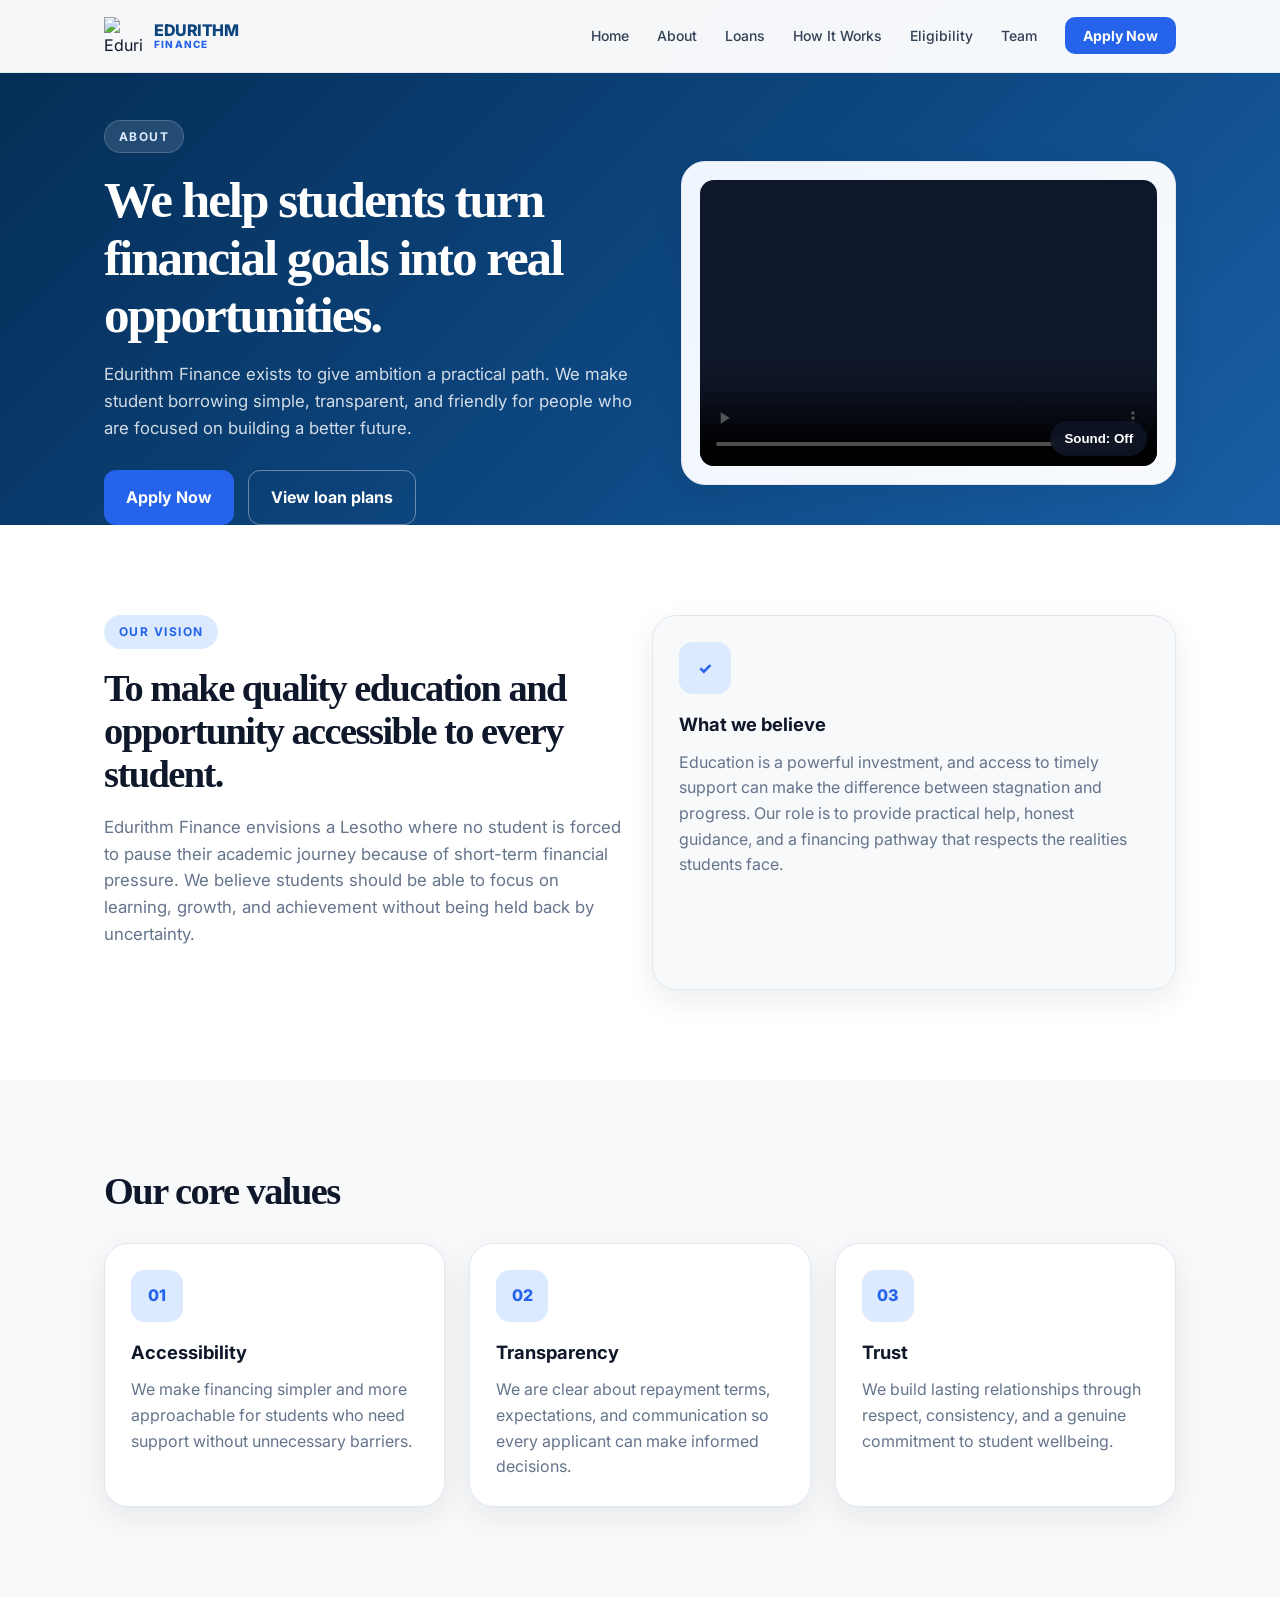
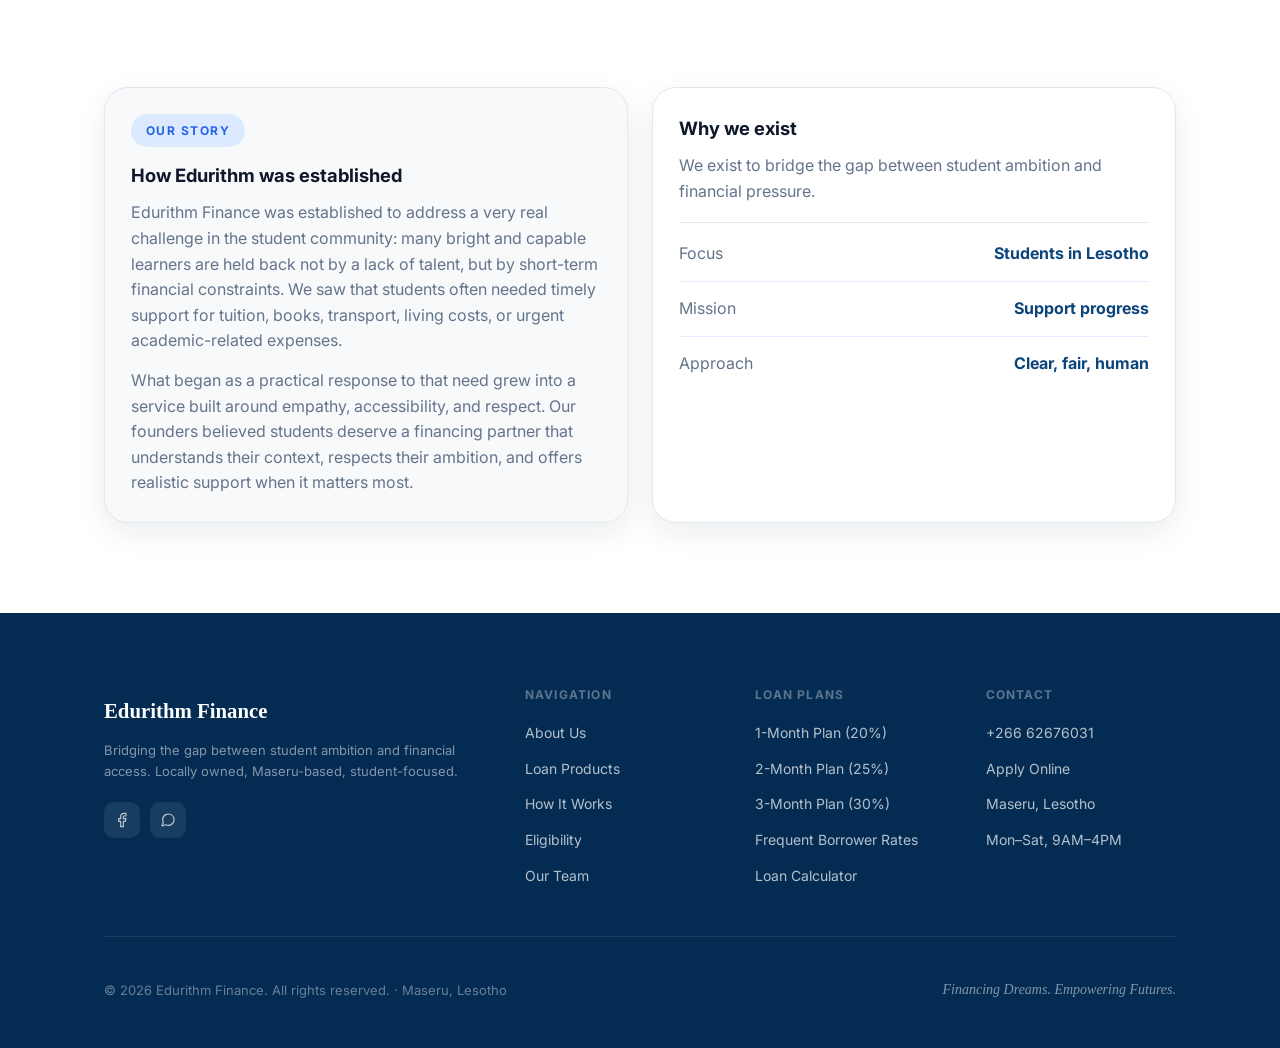
==== commit 1cbd3820: "Add files via upload" ====
--- a/about.html
+++ b/about.html
@@ -1,215 +1,189 @@
-<!DOCTYPE html>
-<html lang="en">
-  <head>
-    <meta charset="UTF-8" />
-    <meta name="viewport" content="width=device-width, initial-scale=1.0" />
-    <title>About | Edurithm Finance</title>
-    <link rel="preconnect" href="https://fonts.googleapis.com" />
-    <link rel="preconnect" href="https://fonts.gstatic.com" crossorigin />
-    <link href="https://fonts.googleapis.com/css2?family=Inter:wght@400;500;600;700;800&display=swap" rel="stylesheet" />
-    <link rel="icon" type="image/png" href="assets/logo-icon.png" />
-    <link rel="stylesheet" href="page.css" />
-  </head>
-  <body>
-    <nav>
-      <div class="nav-inner">
-        <a href="index.html" class="nav-logo" aria-label="Edurithm Finance home">
-          <img src="assets/logo-icon.png" alt="Edurithm Finance logo" />
-          <span class="nav-brand">EDURITHM<small>Finance</small></span>
-        </a>
-        <ul id="primary-navigation" class="nav-links">
-          <li><a href="index.html">Home</a></li>
-          <li><a href="about.html">About</a></li>
-          <li><a href="loans.html">Loans</a></li>
-          <li><a href="how-it-works.html">How It Works</a></li>
-          <li><a href="eligibility.html">Eligibility</a></li>
-          <li><a href="team.html">Team</a></li>
-          <li><a href="apply-now.html" class="nav-cta">Apply Now</a></li>
-        </ul>
-        <button class="nav-mobile-btn" aria-label="Toggle menu" aria-expanded="false" aria-controls="primary-navigation">
-          <span></span>
-          <span></span>
-          <span></span>
-        </button>
-      </div>
-    </nav>
-
-    <header class="page-hero">
-      <div class="container about-header-wrap">
-        <div class="page-header">
-          <span class="section-tag">About</span>
-          <h1>We help students turn financial goals into real opportunities.</h1>
-          <p>Edurithm Finance exists to give ambition a practical path. We make student borrowing simple, transparent, and friendly for people who are focused on building a better future.</p>
-          <div class="page-cta-group">
-            <a class="btn-primary" href="apply-now.html">Apply Now</a>
-            <a class="btn-secondary" href="loans.html">View loan plans</a>
-          </div>
-        </div>
-
-        <div class="about-video-shell page-hero-video">
-          <video id="aboutStoryVideo" class="about-video" src="assets/about-story-video.mp4" poster="assets/about-story-video.mp4" muted playsinline loop controls preload="metadata"></video>
-          <button type="button" id="videoToggle" class="video-toggle" aria-label="Mute or unmute video">Sound: Off</button>
-        </div>
-      </div>
-    </header>
-
-    <main>
-      <section id="vision">
-        <div class="container">
-          <div class="grid-2">
-            <div>
-              <span class="section-tag" style="background: var(--accent-light); color: var(--accent); border-color: transparent;">Our vision</span>
-              <h2 class="section-title">To make quality education and opportunity accessible to every student.</h2>
-              <p class="section-copy">Edurithm Finance envisions a Lesotho where no student is forced to pause their academic journey because of short-term financial pressure. We believe students ...</p>
-            </div>
-            <div class="card muted-card">
-              <div class="icon-box">✓</div>
-              <h3>What we believe</h3>
-              <p>Education is a powerful investment, and access to timely support can make the difference between stagnation and progress. Our role is to provide practical help, honest guidance, a...</p>
-            </div>
-          </div>
-        </div>
-      </section>
-
-      <section id="values" style="background: var(--gray-50);">
-        <div class="container">
-          <h2 class="section-title">Our core values</h2>
-          <div class="grid-3" style="margin-top: 30px;">
-            <div class="card">
-              <div class="icon-box">01</div>
-              <h3>Accessibility</h3>
-              <p>We make financing simpler and more approachable for students who need support without unnecessary barriers.</p>
-            </div>
-            <div class="card">
-              <div class="icon-box">02</div>
-              <h3>Transparency</h3>
-              <p>We are clear about repayment terms, expectations, and communication so every applicant can make informed decisions.</p>
-            </div>
-            <div class="card">
-              <div class="icon-box">03</div>
-              <h3>Trust</h3>
-              <p>We build lasting relationships through respect, consistency, and a genuine commitment to student wellbeing.</p>
-            </div>
-          </div>
-        </div>
-      </section>
-
-      <section id="story">
-        <div class="container">
-          <div class="grid-2">
-            <div class="card muted-card">
-              <span class="section-tag" style="background: var(--accent-light); color: var(--accent); border-color: transparent; margin-bottom: 14px;">Our story</span>
-              <h3>How Edurithm was established</h3>
-              <p>Edurithm Finance was established to address a very real challenge in the student community: many bright and capable learners are held back not by a lack of talent, but by short-te...</p>
-              <p style="margin-top: 14px;">What began as a practical response to that need grew into a service built around empathy, accessibility, and respect. Our founders believed students de...</p>
-            </div>
-            <div class="card">
-              <h3>Why we exist</h3>
-              <p>We exist to bridge the gap between student ambition and financial pressure.</p>
-              <div class="info-row" style="margin-top: 18px; border-top: 1px solid var(--border); padding-top: 18px;">
-                <span class="info-key">Focus</span>
-                <span class="info-val">Students in Lesotho</span>
-              </div>
-              <div class="info-row">
-                <span class="info-key">Mission</span>
-                <span class="info-val">Support progress</span>
-              </div>
-              <div class="info-row">
-                <span class="info-key">Approach</span>
-                <span class="info-val">Clear, fair, human</span>
-              </div>
-            </div>
-          </div>
-        </div>
-      </section>
-    </main>
-
-    <footer>
-      <div class="footer-inner">
-        <div class="footer-top">
-          <div>
-            <p class="footer-brand">Edurithm Finance</p>
-            <p class="footer-tagline">Bridging the gap between student ambition and financial access. Locally owned, Maseru-based, student-focused.</p>
-            <div class="footer-social">
-              <a href="#" class="social-btn" aria-label="Facebook">
-                <svg viewBox="0 0 24 24"><path d="M18 2h-3a5 5 0 0 0-5 5v3H7v4h3v8h4v-8h3l1-4h-4V7a1 1 0 0 1 1-1h3z"/></svg>
-              </a>
-              <a href="https://wa.me/26662676031" class="social-btn" aria-label="WhatsApp">
-                <svg viewBox="0 0 24 24"><path d="M21 11.5a8.38 8.38 0 0 1-.9 3.8 8.5 8.5 0 0 1-7.6 4.7 8.38 8.38 0 0 1-3.8-.9L3 21l1.9-5.7a8.38 8.38 0 0 1-.9-3.8 8.5 8.5 0 0 1 4.7-7.6 8.38 8.38 ..."/></svg>
-              </a>
-            </div>
-          </div>
-
-          <div>
-            <p class="footer-col-title">Navigation</p>
-            <ul class="footer-links">
-             <li><a href="about.html#vision">About Us</a></li>
-             <li><a href="loans.html#plan-1-month">Loan Products</a></li>
-             <li><a href="how-it-works.html#process">How It Works</a></li>
-             <li><a href="eligibility.html#eligibility">Eligibility</a></li>
-             <li><a href="team.html#team">Our Team</a></li>
-            </ul>
-          </div>
-
-          <div>
-            <p class="footer-col-title">Loan Plans</p>
-            <ul class="footer-links">
-              <li><a href="loans.html#plan-1-month">1-Month Plan (20%)</a></li>
-              <li><a href="loans.html#plan-2-month">2-Month Plan (25%)</a></li>
-              <li><a href="loans.html#plan-3-month">3-Month Plan (30%)</a></li>
-              <li><a href="loans.html#frequent-borrower">Frequent Borrower Rates</a></li>
-              <li><a href="loans.html#loan-calculator">Loan Calculator</a></li>
-            </ul>
-          </div>
-
-          <div>
-            <p class="footer-col-title">Contact</p>
-            <ul class="footer-links">
-              <li><a href="https://wa.me/26662676031">+266 62676031</a></li>
-              <li><a href="apply-now.html">Apply Online</a></li>
-              <li><a href="about.html">Maseru, Lesotho</a></li>
-              <li><a href="about.html">Mon–Sat, 9AM–4PM</a></li>
-            </ul>
-          </div>
-        </div>
-
-        <div class="footer-bottom">
-          <p class="footer-bottom-left">© 2026 Edurithm Finance. All rights reserved. · Maseru, Lesotho</p>
-          <p class="footer-bottom-right">Financing Dreams. Empowering Futures.</p>
-        </div>
-      </div>
-    </footer>
-
-    <script>
-      const aboutStoryVideo = document.getElementById('aboutStoryVideo');
-      const videoToggle = document.getElementById('videoToggle');
-
-      if (aboutStoryVideo && videoToggle) {
-        videoToggle.addEventListener('click', () => {
-          aboutStoryVideo.muted = !aboutStoryVideo.muted;
-          videoToggle.textContent = aboutStoryVideo.muted ? 'Sound: Off' : 'Sound: On';
-        });
-      }
-    </script>
-
-    <script>
-      (function () {
-        const btn = document.querySelector('.nav-mobile-btn');
-        const nav = document.getElementById('primary-navigation');
-        if (!btn || !nav) return;
-
-        btn.addEventListener('click', () => {
-          const opened = nav.classList.toggle('open');
-          btn.setAttribute('aria-expanded', opened ? 'true' : 'false');
-        });
-
-        nav.querySelectorAll('a').forEach(link => {
-          link.addEventListener('click', () => {
-            nav.classList.remove('open');
-            btn.setAttribute('aria-expanded', 'false');
-          });
-        });
-      })();
-    </script>
-  </body>
-</html>
+<!DOCTYPE html>
+<html lang="en">
+  <head>
+    <meta charset="UTF-8" />
+    <meta name="viewport" content="width=device-width, initial-scale=1.0" />
+    <title>About | Edurithm Finance</title>
+    <link rel="preconnect" href="https://fonts.googleapis.com" />
+    <link rel="preconnect" href="https://fonts.gstatic.com" crossorigin />
+    <link href="https://fonts.googleapis.com/css2?family=Inter:wght@400;500;600;700;800&display=swap" rel="stylesheet" />
+    <link rel="stylesheet" href="page.css" />
+  </head>
+  <body>
+    <nav>
+      <div class="nav-inner">
+        <a href="index.html" class="nav-logo" aria-label="Edurithm Finance home">
+          <img src="assets/logo.svg" alt="Edurithm Finance logo" />
+          <span class="nav-brand">EDURITHM<small>Finance</small></span>
+        </a>
+        <ul class="nav-links">
+          <li><a href="index.html">Home</a></li>
+          <li><a href="about.html">About</a></li>
+          <li><a href="loans.html">Loans</a></li>
+          <li><a href="how-it-works.html">How It Works</a></li>
+          <li><a href="eligibility.html">Eligibility</a></li>
+          <li><a href="team.html">Team</a></li>
+          <li><a href="apply-now.html" class="nav-cta">Apply Now</a></li>
+        </ul>
+      </div>
+    </nav>
+
+    <header class="page-hero">
+      <div class="container about-header-wrap">
+        <div class="page-header">
+          <span class="section-tag">About</span>
+          <h1>We help students turn financial goals into real opportunities.</h1>
+          <p>Edurithm Finance exists to give ambition a practical path. We make student borrowing simple, transparent, and friendly for people who are focused on building a better future.</p>
+          <div class="page-cta-group">
+            <a class="btn-primary" href="apply-now.html">Apply Now</a>
+            <a class="btn-secondary" href="loans.html">View loan plans</a>
+          </div>
+        </div>
+
+        <div class="about-video-shell page-hero-video">
+          <video id="aboutStoryVideo" class="about-video" src="assets/about-story-video.mp4" poster="assets/about-video-poster.jpg" muted playsinline loop controls preload="metadata"></video>
+          <button type="button" id="videoToggle" class="video-toggle" aria-label="Mute or unmute video">Sound: Off</button>
+        </div>
+      </div>
+    </header>
+
+    <main>
+      <section id="vision">
+        <div class="container">
+          <div class="grid-2">
+            <div>
+              <span class="section-tag" style="background: var(--accent-light); color: var(--accent); border-color: transparent;">Our vision</span>
+              <h2 class="section-title">To make quality education and opportunity accessible to every student.</h2>
+              <p class="section-copy">Edurithm Finance envisions a Lesotho where no student is forced to pause their academic journey because of short-term financial pressure. We believe students should be able to focus on learning, growth, and achievement without being held back by uncertainty.</p>
+            </div>
+            <div class="card muted-card">
+              <div class="icon-box">✓</div>
+              <h3>What we believe</h3>
+              <p>Education is a powerful investment, and access to timely support can make the difference between stagnation and progress. Our role is to provide practical help, honest guidance, and a financing pathway that respects the realities students face.</p>
+            </div>
+          </div>
+        </div>
+      </section>
+
+      <section id="values" style="background: var(--gray-50);">
+        <div class="container">
+          <h2 class="section-title">Our core values</h2>
+          <div class="grid-3" style="margin-top: 30px;">
+            <div class="card">
+              <div class="icon-box">01</div>
+              <h3>Accessibility</h3>
+              <p>We make financing simpler and more approachable for students who need support without unnecessary barriers.</p>
+            </div>
+            <div class="card">
+              <div class="icon-box">02</div>
+              <h3>Transparency</h3>
+              <p>We are clear about repayment terms, expectations, and communication so every applicant can make informed decisions.</p>
+            </div>
+            <div class="card">
+              <div class="icon-box">03</div>
+              <h3>Trust</h3>
+              <p>We build lasting relationships through respect, consistency, and a genuine commitment to student wellbeing.</p>
+            </div>
+          </div>
+        </div>
+      </section>
+
+      <section id="story">
+        <div class="container">
+          <div class="grid-2">
+            <div class="card muted-card">
+              <span class="section-tag" style="background: var(--accent-light); color: var(--accent); border-color: transparent; margin-bottom: 14px;">Our story</span>
+              <h3>How Edurithm was established</h3>
+              <p>Edurithm Finance was established to address a very real challenge in the student community: many bright and capable learners are held back not by a lack of talent, but by short-term financial constraints. We saw that students often needed timely support for tuition, books, transport, living costs, or urgent academic-related expenses.</p>
+              <p style="margin-top: 14px;">What began as a practical response to that need grew into a service built around empathy, accessibility, and respect. Our founders believed students deserve a financing partner that understands their context, respects their ambition, and offers realistic support when it matters most.</p>
+            </div>
+            <div class="card">
+              <h3>Why we exist</h3>
+              <p>We exist to bridge the gap between student ambition and financial pressure.</p>
+              <div class="info-row" style="margin-top: 18px; border-top: 1px solid var(--border); padding-top: 18px;">
+                <span class="info-key">Focus</span>
+                <span class="info-val">Students in Lesotho</span>
+              </div>
+              <div class="info-row">
+                <span class="info-key">Mission</span>
+                <span class="info-val">Support progress</span>
+              </div>
+              <div class="info-row">
+                <span class="info-key">Approach</span>
+                <span class="info-val">Clear, fair, human</span>
+              </div>
+            </div>
+          </div>
+        </div>
+      </section>
+    </main>
+
+    <footer>
+      <div class="footer-inner">
+        <div class="footer-top">
+          <div>
+            <p class="footer-brand">Edurithm Finance</p>
+            <p class="footer-tagline">Bridging the gap between student ambition and financial access. Locally owned, Maseru-based, student-focused.</p>
+            <div class="footer-social">
+              <a href="#" class="social-btn" aria-label="Facebook">
+                <svg viewBox="0 0 24 24"><path d="M18 2h-3a5 5 0 0 0-5 5v3H7v4h3v8h4v-8h3l1-4h-4V7a1 1 0 0 1 1-1h3z"/></svg>
+              </a>
+              <a href="https://wa.me/26662676031" class="social-btn" aria-label="WhatsApp">
+                <svg viewBox="0 0 24 24"><path d="M21 11.5a8.38 8.38 0 0 1-.9 3.8 8.5 8.5 0 0 1-7.6 4.7 8.38 8.38 0 0 1-3.8-.9L3 21l1.9-5.7a8.38 8.38 0 0 1-.9-3.8 8.5 8.5 0 0 1 4.7-7.6 8.38 8.38 0 0 1 3.8-.9h.5a8.48 8.48 0 0 1 8 8v.5z"/></svg>
+              </a>
+            </div>
+          </div>
+
+          <div>
+            <p class="footer-col-title">Navigation</p>
+            <ul class="footer-links">
+             <li><a href="about.html#vision">About Us</a></li>
+             <li><a href="loans.html#plan-1-month">Loan Products</a></li>
+             <li><a href="how-it-works.html#process">How It Works</a></li>
+             <li><a href="eligibility.html#eligibility">Eligibility</a></li>
+             <li><a href="team.html#team">Our Team</a></li>
+            </ul>
+          </div>
+
+          <div>
+            <p class="footer-col-title">Loan Plans</p>
+            <ul class="footer-links">
+              <li><a href="loans.html#plan-1-month">1-Month Plan (20%)</a></li>
+              <li><a href="loans.html#plan-2-month">2-Month Plan (25%)</a></li>
+              <li><a href="loans.html#plan-3-month">3-Month Plan (30%)</a></li>
+              <li><a href="loans.html#frequent-borrower">Frequent Borrower Rates</a></li>
+              <li><a href="loans.html#loan-calculator">Loan Calculator</a></li>
+            </ul>
+          </div>
+
+          <div>
+            <p class="footer-col-title">Contact</p>
+            <ul class="footer-links">
+              <li><a href="https://wa.me/26662676031">+266 62676031</a></li>
+              <li><a href="apply-now.html">Apply Online</a></li>
+              <li><a href="about.html">Maseru, Lesotho</a></li>
+              <li><a href="about.html">Mon–Sat, 9AM–4PM</a></li>
+            </ul>
+          </div>
+        </div>
+
+        <div class="footer-bottom">
+          <p class="footer-bottom-left">© 2026 Edurithm Finance. All rights reserved. · Maseru, Lesotho</p>
+          <p class="footer-bottom-right">Financing Dreams. Empowering Futures.</p>
+        </div>
+      </div>
+    </footer>
+
+    <script>
+      const aboutStoryVideo = document.getElementById('aboutStoryVideo');
+      const videoToggle = document.getElementById('videoToggle');
+
+      if (aboutStoryVideo && videoToggle) {
+        videoToggle.addEventListener('click', () => {
+          aboutStoryVideo.muted = !aboutStoryVideo.muted;
+          videoToggle.textContent = aboutStoryVideo.muted ? 'Sound: Off' : 'Sound: On';
+        });
+      }
+    </script>
+  </body>
+</html>
--- a/page.css
+++ b/page.css
@@ -1,964 +1,911 @@
-/* existing page.css content up to line 912 (same as repository) */
-:root {
-  --blue-900: #042c53;
-  --blue-800: #0c447c;
-  --blue-600: #185fa5;
-  --accent: #2563eb;
-  --accent-light: #dbeafe;
-  --teal-400: #1d9e75;
-  --gray-50: #f8f9fa;
-  --gray-100: #f1f3f5;
-  --gray-200: #e9ecef;
-  --gray-600: #5f5e5a;
-  --gray-800: #2c2c2a;
-  --text-dark: #0f172a;
-  --text-mid: #334155;
-  --text-muted: #64748b;
-  --border: #e2e8f0;
-  --white: #ffffff;
-  --shadow-md: 0 10px 30px rgba(15, 23, 42, 0.08);
-  --shadow-lg: 0 18px 42px rgba(15, 23, 42, 0.12);
-  --radius-sm: 10px;
-  --radius-md: 14px;
-  --radius-lg: 24px;
-}
-
-* { box-sizing: border-box; }
-html { scroll-behavior: smooth; }
-body {
-  margin: 0;
-  font-family: 'Inter', Arial, sans-serif;
-  color: var(--text-dark);
-  background: var(--white);
-  line-height: 1.6;
-}
-a { color: inherit; text-decoration: none; }
-img { max-width: 100%; }
-
-.container {
-  max-width: 1200px;
-  margin: 0 auto;
-  padding: 0 5%;
-}
-
-nav {
-  position: fixed;
-  top: 0;
-  left: 0;
-  right: 0;
-  z-index: 20;
-  background: rgba(255,255,255,0.96);
-  backdrop-filter: blur(12px);
-  border-bottom: 1px solid var(--border);
-}
-
-.nav-inner {
-  max-width: 1200px;
-  margin: 0 auto;
-  padding: 0 5%;
-  height: 72px;
-  display: flex;
-  align-items: center;
-  justify-content: space-between;
-}
-
-.nav-logo {
-  display: inline-flex;
-  align-items: center;
-  gap: 12px;
-}
-
-.nav-logo img {
-  width: 38px;
-  height: 38px;
-  object-fit: contain;
-  display: block;
-  flex-shrink: 0;
-}
-
-.nav-logo-mark {
-  width: 38px;
-  height: 38px;
-  border-radius: 12px;
-  background: linear-gradient(135deg, var(--accent), var(--teal-400));
-  color: #fff;
-  display: flex;
-  align-items: center;
-  justify-content: center;
-  font-weight: 800;
-  letter-spacing: 0.06em;
-  box-shadow: var(--shadow-md);
-}
-
-.nav-brand {
-  font-weight: 800;
-  letter-spacing: -0.03em;
-  line-height: 1.1;
-  color: var(--blue-800);
-}
-
-.nav-brand small {
-  display: block;
-  color: var(--accent);
-  letter-spacing: 0.12em;
-  font-size: 10px;
-  text-transform: uppercase;
-}
-
-.nav-links {
-  display: flex;
-  align-items: center;
-  list-style: none;
-  gap: 28px;
-  margin: 0;
-  padding: 0;
-}
-
-.nav-links a {
-  font-size: 14px;
-  color: var(--text-mid);
-  font-weight: 500;
-}
-
-.nav-links a:hover {
-  color: var(--accent);
-}
-
-.nav-cta {
-  background: var(--accent);
-  color: #fff !important;
-  padding: 10px 18px;
-  border-radius: 10px;
-  font-weight: 700 !important;
-}
-
-.page-hero {
-  min-height: 440px;
-  background: linear-gradient(135deg, var(--blue-900), var(--blue-800), var(--blue-600));
-  color: #fff;
-  padding-top: 120px;
-  display: flex;
-  align-items: center;
-}
-
-.page-header {
-  max-width: 740px;
-}
-
-.section-tag {
-  display: inline-block;
-  padding: 6px 14px;
-  background: rgba(255,255,255,0.12);
-  border: 1px solid rgba(255,255,255,0.18);
-  border-radius: 999px;
-  color: #dbeafe;
-  font-size: 12px;
-  font-weight: 700;
-  letter-spacing: 0.12em;
-  text-transform: uppercase;
-  margin-bottom: 18px;
-}
-
-.page-header h1,
-.section-title {
-  margin: 0 0 18px;
-  font-family: Georgia, 'Times New Roman', serif;
-  line-height: 1.12;
-  letter-spacing: -0.04em;
-}
-
-.page-header h1 {
-  font-size: clamp(2.3rem, 4vw, 4rem);
-}
-
-.page-header p {
-  margin: 0;
-  max-width: 620px;
-  font-size: 1.05rem;
-  color: rgba(255,255,255,0.82);
-}
-
-.page-cta-group {
-  display: flex;
-  flex-wrap: wrap;
-  gap: 14px;
-  margin-top: 28px;
-}
-
-.btn-primary,
-.btn-secondary,
-.calc-cta,
-.form-submit {
-  display: inline-flex;
-  align-items: center;
-  justify-content: center;
-  padding: 14px 22px;
-  border-radius: 12px;
-  font-weight: 700;
-  border: none;
-  cursor: pointer;
-  transition: transform 0.2s ease, background 0.2s ease;
-}
-
-.btn-primary,
-.form-submit,
-.calc-cta {
-  background: var(--accent);
-  color: #fff;
-}
-
-.btn-primary:hover,
-.form-submit:hover,
-.calc-cta:hover {
-  transform: translateY(-1px);
-  background: #1d4ed8;
-}
-
-.btn-secondary {
-  background: transparent;
-  border: 1px solid rgba(255,255,255,0.38);
-  color: #fff;
-}
-
-main section {
-  padding: 90px 0;
-}
-
-.section-title {
-  color: var(--text-dark);
-  font-size: clamp(2rem, 3vw, 3rem);
-}
-
-.section-copy {
-  font-size: 1.05rem;
-  color: var(--text-muted);
-  max-width: 680px;
-  margin-bottom: 42px;
-}
-
-.grid-2,
-.grid-3,
-.grid-4 {
-  display: grid;
-  gap: 24px;
-}
-
-.grid-2 { grid-template-columns: repeat(2, minmax(0, 1fr)); }
-.grid-3 { grid-template-columns: repeat(3, minmax(0, 1fr)); }
-.grid-4 { grid-template-columns: repeat(4, minmax(0, 1fr)); }
-
-.elig-grid {
-  display: grid;
-  grid-template-columns: 1fr 1fr;
-  gap: 60px;
-  align-items: center;
-  margin-top: 60px;
-}
-
-.elig-list {
-  display: flex;
-  flex-direction: column;
-  gap: 16px;
-}
-
-.elig-item {
-  display: flex;
-  gap: 16px;
-  align-items: flex-start;
-  padding: 20px;
-  background: var(--gray-50);
-  border: 1px solid var(--border);
-  border-radius: var(--radius-md);
-}
-
-.elig-check {
-  width: 28px;
-  height: 28px;
-  border-radius: 50%;
-  background: #dcfce7;
-  display: flex;
-  align-items: center;
-  justify-content: center;
-  flex-shrink: 0;
-  margin-top: 1px;
-}
-
-.elig-check svg {
-  width: 14px;
-  height: 14px;
-  stroke: #16a34a;
-  fill: none;
-  stroke-width: 3;
-  stroke-linecap: round;
-  stroke-linejoin: round;
-}
-
-.elig-text strong {
-  display: block;
-  font-size: 14px;
-  font-weight: 700;
-  color: var(--text-dark);
-  margin-bottom: 3px;
-}
-
-.elig-text p {
-  font-size: 13px;
-  color: var(--text-muted);
-  line-height: 1.5;
-}
-
-.elig-info-box {
-  background: linear-gradient(135deg, #eff6ff, #eef2ff);
-  border: 1px solid rgba(37, 99, 235, 0.16);
-  border-radius: var(--radius-lg);
-  padding: 36px;
-}
-
-.card {
-  background: var(--white);
-  border: 1px solid var(--border);
-  border-radius: var(--radius-lg);
-  padding: 26px;
-  box-shadow: var(--shadow-md);
-}
-
-.products-bg {
-  background: var(--gray-50);
-  border-top: 1px solid var(--border);
-  border-bottom: 1px solid var(--border);
-}
-
-.products-header {
-  text-align: center;
-  margin-bottom: 60px;
-}
-
-.products-header .section-copy {
-  margin: 0 auto;
-}
-
-.products-grid {
-  display: grid;
-  grid-template-columns: repeat(3, minmax(0, 1fr));
-  gap: 24px;
-}
-
-.product-card {
-  position: relative;
-  transition: box-shadow 0.25s ease, transform 0.25s ease;
-}
-
-.product-card:hover {
-  box-shadow: var(--shadow-lg);
-  transform: translateY(-4px);
-}
-
-.product-card.featured {
-  border-color: var(--accent);
-  border-width: 2px;
-}
-
-.featured-badge {
-  position: absolute;
-  top: -14px;
-  left: 50%;
-  transform: translateX(-50%);
-  background: var(--accent);
-  color: #fff;
-  font-size: 11px;
-  font-weight: 700;
-  letter-spacing: 0.8px;
-  text-transform: uppercase;
-  padding: 5px 16px;
-  border-radius: 100px;
-  white-space: nowrap;
-}
-
-.product-icon {
-  width: 52px;
-  height: 52px;
-  border-radius: 14px;
-  background: var(--accent-light);
-  display: flex;
-  align-items: center;
-  justify-content: center;
-  margin-bottom: 20px;
-  color: var(--accent);
-  font-size: 20px;
-  font-weight: 800;
-}
-
-.product-name {
-  font-size: 11px;
-  font-weight: 700;
-  text-transform: uppercase;
-  letter-spacing: 1.5px;
-  color: var(--text-muted);
-  margin-bottom: 8px;
-}
-
-.product-title {
-  font-size: 22px;
-  font-weight: 700;
-  color: var(--text-dark);
-  margin-bottom: 12px;
-}
-
-.product-desc {
-  font-size: 14px;
-  color: var(--text-muted);
-  line-height: 1.6;
-  margin-bottom: 24px;
-}
-
-.product-detail {
-  display: flex;
-  align-items: center;
-  justify-content: space-between;
-  padding: 10px 0;
-  border-top: 1px solid var(--border);
-  font-size: 13px;
-}
-
-.product-detail-label {
-  color: var(--text-muted);
-}
-
-.product-detail-value {
-  font-weight: 700;
-  color: var(--text-dark);
-}
-
-.muted-card {
-  background: var(--gray-50);
-}
-
-.icon-box {
-  width: 52px;
-  height: 52px;
-  border-radius: 14px;
-  display: flex;
-  align-items: center;
-  justify-content: center;
-  background: var(--accent-light);
-  margin-bottom: 16px;
-  color: var(--accent);
-  font-weight: 800;
-}
-
-.card h3 {
-  margin: 0 0 10px;
-  font-size: 1.15rem;
-}
-
-.card p,
-.list-item p,
-.step-card p,
-.info-box p,
-.team-card p {
-  margin: 0;
-  color: var(--text-muted);
-}
-
-.feature-list,
-.check-list {
-  display: flex;
-  flex-direction: column;
-  gap: 18px;
-}
-
-.list-item {
-  display: flex;
-  gap: 14px;
-  align-items: flex-start;
-  background: var(--gray-50);
-  border: 1px solid var(--border);
-  border-radius: var(--radius-md);
-  padding: 20px;
-}
-
-.check {
-  width: 28px;
-  height: 28px;
-  border-radius: 50%;
-  background: #dcfce7;
-  color: #16a34a;
-  display: inline-flex;
-  align-items: center;
-  justify-content: center;
-  font-weight: 800;
-  flex-shrink: 0;
-  margin-top: 2px;
-}
-
-.list-item strong {
-  display: block;
-  margin-bottom: 4px;
-}
-
-.info-box {
-  background: linear-gradient(135deg, #eff6ff, #f8fafc);
-  border: 1px solid var(--border);
-  border-radius: var(--radius-lg);
-  padding: 26px;
-}
-
-.info-row {
-  display: flex;
-  justify-content: space-between;
-  gap: 24px;
-  padding: 14px 0;
-  border-bottom: 1px solid rgba(37, 99, 235, 0.12);
-}
-
-.info-row:last-child { border-bottom: none; }
-
-.info-key { color: var(--text-muted); }
-.info-val { color: var(--blue-800); font-weight: 700; }
-
-.step-card {
-  background: var(--white);
-  border: 1px solid var(--border);
-  border-radius: var(--radius-lg);
-  padding: 24px 20px;
-  text-align: center;
-  position: relative;
-}
-
-.step-number {
-  width: 56px;
-  height: 56px;
-  border-radius: 50%;
-  display: inline-flex;
-  align-items: center;
-  justify-content: center;
-  background: var(--accent);
-  color: #fff;
-  font-weight: 800;
-  font-size: 1.2rem;
-  margin-bottom: 18px;
-  box-shadow: 0 0 0 6px rgba(37, 99, 235, 0.1);
-}
-
-.step-card h3 { margin: 0 0 10px; }
-
-.team-card {
-  text-align: center;
-  background: var(--white);
-  border: 1px solid var(--border);
-  border-radius: var(--radius-lg);
-  padding: 30px 24px;
-  box-shadow: var(--shadow-md);
-}
-
-.team-avatar {
-  width: 72px;
-  height: 72px;
-  border-radius: 50%;
-  margin: 0 auto 16px;
-  background: linear-gradient(135deg, var(--accent), var(--teal-400));
-  color: #fff;
-  display: flex;
-  align-items: center;
-  justify-content: center;
-  font-size: 1.5rem;
-  font-weight: 800;
-}
-
-.team-role {
-  margin: 8px 0 14px;
-  color: var(--accent);
-  font-size: 12px;
-  letter-spacing: 0.12em;
-  text-transform: uppercase;
-  font-weight: 700;
-}
-
-.contact-layout {
-  display: grid;
-  grid-template-columns: 1fr 1fr;
-  gap: 26px;
-  align-items: start;
-}
-
-.contact-methods {
-  display: flex;
-  flex-direction: column;
-  gap: 18px;
-  margin-top: 30px;
-}
-
-.contact-item {
-  display: flex;
-  align-items: center;
-  gap: 16px;
-  padding: 18px 20px;
-  background: var(--gray-50);
-  border: 1px solid var(--border);
-  border-radius: var(--radius-md);
-}
-
-.contact-icon {
-  width: 46px;
-  height: 46px;
-  border-radius: 12px;
-  display: flex;
-  align-items: center;
-  justify-content: center;
-  font-weight: 800;
-}
-
-.contact-icon.green { background: #dcfce7; color: #15803d; }
-.contact-icon.blue { background: var(--accent-light); color: var(--accent); }
-.contact-icon.purple { background: #ede9fe; color: #6d28d9; }
-
-.contact-label {
-  font-size: 11px;
-  letter-spacing: 0.12em;
-  text-transform: uppercase;
-  color: var(--text-muted);
-  margin-bottom: 4px;
-}
-
-.contact-value {
-  font-weight: 700;
-}
-
-.form-card {
-  background: var(--white);
-  border: 1px solid var(--border);
-  border-radius: var(--radius-lg);
-  padding: 28px;
-  box-shadow: var(--shadow-md);
-}
-
-.form-row {
-  display: grid;
-  grid-template-columns: 1fr 1fr;
-  gap: 16px;
-}
-
-.form-field {
-  margin-bottom: 18px;
-}
-
-.form-field label {
-  display: block;
-  margin-bottom: 8px;
-  font-size: 13px;
-  font-weight: 600;
-  color: var(--text-mid);
-}
-
-.auto-fill-label {
-  display: inline-block;
-  margin: -2px 0 8px;
-  font-size: 11px;
-  font-weight: 700;
-  letter-spacing: 0.08em;
-  text-transform: uppercase;
-  color: var(--accent);
-  background: var(--accent-light);
-  border-radius: 999px;
-  padding: 5px 10px;
-}
-
-.form-field input,
-.form-field select,
-.form-field textarea {
-  width: 100%;
-  border: 1.5px solid var(--border);
-  border-radius: 10px;
-  background: var(--gray-50);
-  font: inherit;
-  padding: 12px 14px;
-  color: var(--text-dark);
-}
-
-.form-field textarea {
-  min-height: 110px;
-  resize: vertical;
-}
-
-.form-note {
-  font-size: 12px;
-  color: var(--text-muted);
-  margin-top: 12px;
-}
-
-footer {
-  background: var(--blue-900);
-  color: rgba(255,255,255,0.72);
-  padding: 60px 0 32px;
-}
-
-.footer-inner,
-.footer-layout {
-  max-width: 1200px;
-  margin: 0 auto;
-  padding: 0 5%;
-}
-
-.footer-top,
-.footer-layout {
-  display: grid;
-  grid-template-columns: 2fr 1fr 1fr 1fr;
-  gap: 40px;
-  margin-bottom: 48px;
-}
-
-.footer-brand {
-  font-family: 'Playfair Display', Georgia, serif;
-  color: #fff;
-  font-size: 1.3rem;
-  font-weight: 800;
-  margin-bottom: 12px;
-}
-
-.footer-tagline {
-  font-size: 13px;
-  color: rgba(255,255,255,0.5);
-  line-height: 1.6;
-  margin-bottom: 20px;
-}
-
-.footer-social {
-  display: flex;
-  gap: 10px;
-}
-
-.social-btn {
-  width: 36px;
-  height: 36px;
-  border-radius: 10px;
-  background: rgba(255,255,255,0.08);
-  display: flex;
-  align-items: center;
-  justify-content: center;
-  transition: background 0.2s;
-  text-decoration: none;
-}
-
-.social-btn:hover { background: rgba(255,255,255,0.18); }
-
-.social-btn svg {
-  width: 16px;
-  height: 16px;
-  stroke: rgba(255,255,255,0.7);
-  fill: none;
-  stroke-width: 1.8;
-  stroke-linecap: round;
-  stroke-linejoin: round;
-}
-
-.footer-col-title {
-  font-size: 12px;
-  font-weight: 700;
-  text-transform: uppercase;
-  letter-spacing: 1.2px;
-  color: rgba(255,255,255,0.35);
-  margin-bottom: 16px;
-}
-
-.footer-links {
-  list-style: none;
-  padding: 0;
-  margin: 0;
-  display: grid;
-  gap: 10px;
-}
-
-.footer-links a {
-  color: rgba(255,255,255,0.7);
-  text-decoration: none;
-  font-size: 14px;
-}
-
-.footer-links a:hover { color: #ffffff; }
-
-.footer-bottom {
-  margin-top: 30px;
-  padding-top: 28px;
-  border-top: 1px solid rgba(255,255,255,0.08);
-  display: flex;
-  justify-content: space-between;
-  align-items: center;
-  gap: 12px;
-  font-size: 13px;
-}
-
-.footer-bottom-left { color: rgba(255,255,255,0.4); }
-
-.footer-bottom-right {
-  font-family: 'Playfair Display', Georgia, serif;
-  font-style: italic;
-  color: rgba(255,255,255,0.5);
-  font-size: 14px;
-}
-
-.eligibility-checker {
-  padding-top: 20px;
-}
-
-.eligibility-check-header {
-  max-width: 700px;
-  margin-bottom: 30px;
-}
-
-.eligibility-check-card {
-  background: var(--white);
-  border: 1px solid var(--border);
-  border-radius: var(--radius-lg);
-  padding: 28px;
-  box-shadow: var(--shadow-md);
-}
-
-.form-actions {
-  display: flex;
-  flex-wrap: wrap;
-  align-items: center;
-  gap: 12px;
-  margin-top: 18px;
-}
-
-.eligibility-result {
-  margin-top: 24px;
-  padding: 16px 18px;
-  border-radius: 12px;
-  border-left: 4px solid var(--accent);
-  background: var(--gray-50);
-  color: var(--text-dark);
-}
-
-.eligibility-result strong {
-  display: block;
-  margin-bottom: 6px;
-  font-size: 1rem;
-}
-
-.eligibility-result p {
-  margin: 0;
-  color: var(--text-mid);
-}
-
-.eligibility-result.success {
-  border-left-color: #16a34a;
-  background: #f0fdf4;
-}
-
-.eligibility-result.error {
-  border-left-color: #dc2626;
-  background: #fef2f2;
-}
-
-.about-header-wrap {
-  display: grid;
-  grid-template-columns: 1.1fr 1fr;
-  gap: 32px;
-  align-items: center;
-}
-
-.page-hero-video {
-  max-width: 560px;
-  width: 100%;
-  justify-self: end;
-}
-
-.about-video-shell {
-  position: relative;
-  background: linear-gradient(135deg, #eff6ff, #f8fafc);
-  border: 1px solid var(--border);
-  border-radius: var(--radius-lg);
-  padding: 18px;
-  box-shadow: var(--shadow-md);
-}
-
-.about-video {
-  width: 100%;
-  display: block;
-  border-radius: 14px;
-  background: #0f172a;
-  aspect-ratio: 16 / 10;
-  object-fit: cover;
-}
-
-.video-toggle {
-  position: absolute;
-  right: 28px;
-  bottom: 28px;
-  border: none;
-  border-radius: 999px;
-  padding: 10px 14px;
-  background: rgba(15, 23, 42, 0.75);
-  color: #fff;
-  font-weight: 700;
-  cursor: pointer;
-  backdrop-filter: blur(6px);
-}
-
-@media (max-width: 900px) {
-  .nav-links { display: none; }
-  .grid-2, .grid-3, .grid-4, .footer-layout, .contact-layout { grid-template-columns: 1fr; }
-  .page-hero { padding-top: 110px; }
-  .about-header-wrap { grid-template-columns: 1fr; }
-  .page-hero-video { justify-self: stretch; max-width: none; }
-}
-
-@media (max-width: 600px) {
-  .form-row { grid-template-columns: 1fr; }
-  .page-header h1 { font-size: 2.3rem; }
-  .page-hero { min-height: 360px; }
-  .footer-bottom { flex-direction: column; text-align: center; }
-}
-
-/* --- Mobile navigation additions --- */
-
-.nav-mobile-btn {
-  display: none; /* shown at mobile sizes below */
-  background: none;
-  border: none;
-  cursor: pointer;
-  flex-direction: column;
-  gap: 5px;
-  padding: 6px;
-  align-items: center;
-}
-
-.nav-mobile-btn span {
-  display: block;
-  width: 22px;
-  height: 2px;
-  background: var(--text-dark);
-  border-radius: 2px;
-  transition: transform 0.25s, opacity 0.25s;
-}
-
-@media (max-width: 900px) {
-  .nav-mobile-btn { display: flex; }
-
-  /* Desktop horizontal nav is hidden by default at this width; we provide a vertical mobile menu */
-  .nav-links {
-    display: none;
-    position: absolute;
-    top: 72px;
-    left: 0;
-    right: 0;
-    background: #ffffff;
-    flex-direction: column;
-    gap: 12px;
-    padding: 14px 5%;
-    box-shadow: 0 10px 30px rgba(15,23,42,0.06);
-    z-index: 50;
-  }
-
-  .nav-links.open { display: flex; }
-
-  .nav-links a {
-    padding: 10px 0;
-    color: var(--text-dark);
-    font-weight: 600;
-    border-bottom: 1px solid var(--border);
-  }
-
-  .nav-inner { position: relative; }
-}
+:root {
+  --blue-900: #042c53;
+  --blue-800: #0c447c;
+  --blue-600: #185fa5;
+  --accent: #2563eb;
+  --accent-light: #dbeafe;
+  --teal-400: #1d9e75;
+  --gray-50: #f8f9fa;
+  --gray-100: #f1f3f5;
+  --gray-200: #e9ecef;
+  --gray-600: #5f5e5a;
+  --gray-800: #2c2c2a;
+  --text-dark: #0f172a;
+  --text-mid: #334155;
+  --text-muted: #64748b;
+  --border: #e2e8f0;
+  --white: #ffffff;
+  --shadow-md: 0 10px 30px rgba(15, 23, 42, 0.08);
+  --shadow-lg: 0 18px 42px rgba(15, 23, 42, 0.12);
+  --radius-sm: 10px;
+  --radius-md: 14px;
+  --radius-lg: 24px;
+}
+
+* { box-sizing: border-box; }
+html { scroll-behavior: smooth; }
+body {
+  margin: 0;
+  font-family: 'Inter', Arial, sans-serif;
+  color: var(--text-dark);
+  background: var(--white);
+  line-height: 1.6;
+}
+a { color: inherit; text-decoration: none; }
+img { max-width: 100%; }
+
+.container {
+  max-width: 1200px;
+  margin: 0 auto;
+  padding: 0 5%;
+}
+
+nav {
+  position: fixed;
+  top: 0;
+  left: 0;
+  right: 0;
+  z-index: 20;
+  background: rgba(255,255,255,0.96);
+  backdrop-filter: blur(12px);
+  border-bottom: 1px solid var(--border);
+}
+
+.nav-inner {
+  max-width: 1200px;
+  margin: 0 auto;
+  padding: 0 5%;
+  height: 72px;
+  display: flex;
+  align-items: center;
+  justify-content: space-between;
+}
+
+.nav-logo {
+  display: inline-flex;
+  align-items: center;
+  gap: 12px;
+}
+
+.nav-logo img {
+  width: 38px;
+  height: 38px;
+  object-fit: contain;
+  display: block;
+  flex-shrink: 0;
+}
+
+.nav-logo-mark {
+  width: 38px;
+  height: 38px;
+  border-radius: 12px;
+  background: linear-gradient(135deg, var(--accent), var(--teal-400));
+  color: #fff;
+  display: flex;
+  align-items: center;
+  justify-content: center;
+  font-weight: 800;
+  letter-spacing: 0.06em;
+  box-shadow: var(--shadow-md);
+}
+
+.nav-brand {
+  font-weight: 800;
+  letter-spacing: -0.03em;
+  line-height: 1.1;
+  color: var(--blue-800);
+}
+
+.nav-brand small {
+  display: block;
+  color: var(--accent);
+  letter-spacing: 0.12em;
+  font-size: 10px;
+  text-transform: uppercase;
+}
+
+.nav-links {
+  display: flex;
+  align-items: center;
+  list-style: none;
+  gap: 28px;
+  margin: 0;
+  padding: 0;
+}
+
+.nav-links a {
+  font-size: 14px;
+  color: var(--text-mid);
+  font-weight: 500;
+}
+
+.nav-links a:hover {
+  color: var(--accent);
+}
+
+.nav-cta {
+  background: var(--accent);
+  color: #fff !important;
+  padding: 10px 18px;
+  border-radius: 10px;
+  font-weight: 700 !important;
+}
+
+.page-hero {
+  min-height: 440px;
+  background: linear-gradient(135deg, var(--blue-900), var(--blue-800), var(--blue-600));
+  color: #fff;
+  padding-top: 120px;
+  display: flex;
+  align-items: center;
+}
+
+.page-header {
+  max-width: 740px;
+}
+
+.section-tag {
+  display: inline-block;
+  padding: 6px 14px;
+  background: rgba(255,255,255,0.12);
+  border: 1px solid rgba(255,255,255,0.18);
+  border-radius: 999px;
+  color: #dbeafe;
+  font-size: 12px;
+  font-weight: 700;
+  letter-spacing: 0.12em;
+  text-transform: uppercase;
+  margin-bottom: 18px;
+}
+
+.page-header h1,
+.section-title {
+  margin: 0 0 18px;
+  font-family: Georgia, 'Times New Roman', serif;
+  line-height: 1.12;
+  letter-spacing: -0.04em;
+}
+
+.page-header h1 {
+  font-size: clamp(2.3rem, 4vw, 4rem);
+}
+
+.page-header p {
+  margin: 0;
+  max-width: 620px;
+  font-size: 1.05rem;
+  color: rgba(255,255,255,0.82);
+}
+
+.page-cta-group {
+  display: flex;
+  flex-wrap: wrap;
+  gap: 14px;
+  margin-top: 28px;
+}
+
+.btn-primary,
+.btn-secondary,
+.calc-cta,
+.form-submit {
+  display: inline-flex;
+  align-items: center;
+  justify-content: center;
+  padding: 14px 22px;
+  border-radius: 12px;
+  font-weight: 700;
+  border: none;
+  cursor: pointer;
+  transition: transform 0.2s ease, background 0.2s ease;
+}
+
+.btn-primary,
+.form-submit,
+.calc-cta {
+  background: var(--accent);
+  color: #fff;
+}
+
+.btn-primary:hover,
+.form-submit:hover,
+.calc-cta:hover {
+  transform: translateY(-1px);
+  background: #1d4ed8;
+}
+
+.btn-secondary {
+  background: transparent;
+  border: 1px solid rgba(255,255,255,0.38);
+  color: #fff;
+}
+
+main section {
+  padding: 90px 0;
+}
+
+.section-title {
+  color: var(--text-dark);
+  font-size: clamp(2rem, 3vw, 3rem);
+}
+
+.section-copy {
+  font-size: 1.05rem;
+  color: var(--text-muted);
+  max-width: 680px;
+  margin-bottom: 42px;
+}
+
+.grid-2,
+.grid-3,
+.grid-4 {
+  display: grid;
+  gap: 24px;
+}
+
+.grid-2 { grid-template-columns: repeat(2, minmax(0, 1fr)); }
+.grid-3 { grid-template-columns: repeat(3, minmax(0, 1fr)); }
+.grid-4 { grid-template-columns: repeat(4, minmax(0, 1fr)); }
+
+.elig-grid {
+  display: grid;
+  grid-template-columns: 1fr 1fr;
+  gap: 60px;
+  align-items: center;
+  margin-top: 60px;
+}
+
+.elig-list {
+  display: flex;
+  flex-direction: column;
+  gap: 16px;
+}
+
+.elig-item {
+  display: flex;
+  gap: 16px;
+  align-items: flex-start;
+  padding: 20px;
+  background: var(--gray-50);
+  border: 1px solid var(--border);
+  border-radius: var(--radius-md);
+}
+
+.elig-check {
+  width: 28px;
+  height: 28px;
+  border-radius: 50%;
+  background: #dcfce7;
+  display: flex;
+  align-items: center;
+  justify-content: center;
+  flex-shrink: 0;
+  margin-top: 1px;
+}
+
+.elig-check svg {
+  width: 14px;
+  height: 14px;
+  stroke: #16a34a;
+  fill: none;
+  stroke-width: 3;
+  stroke-linecap: round;
+  stroke-linejoin: round;
+}
+
+.elig-text strong {
+  display: block;
+  font-size: 14px;
+  font-weight: 700;
+  color: var(--text-dark);
+  margin-bottom: 3px;
+}
+
+.elig-text p {
+  font-size: 13px;
+  color: var(--text-muted);
+  line-height: 1.5;
+}
+
+.elig-info-box {
+  background: linear-gradient(135deg, #eff6ff, #eef2ff);
+  border: 1px solid rgba(37, 99, 235, 0.16);
+  border-radius: var(--radius-lg);
+  padding: 36px;
+}
+
+.card {
+  background: var(--white);
+  border: 1px solid var(--border);
+  border-radius: var(--radius-lg);
+  padding: 26px;
+  box-shadow: var(--shadow-md);
+}
+
+.products-bg {
+  background: var(--gray-50);
+  border-top: 1px solid var(--border);
+  border-bottom: 1px solid var(--border);
+}
+
+.products-header {
+  text-align: center;
+  margin-bottom: 60px;
+}
+
+.products-header .section-copy {
+  margin: 0 auto;
+}
+
+.products-grid {
+  display: grid;
+  grid-template-columns: repeat(3, minmax(0, 1fr));
+  gap: 24px;
+}
+
+.product-card {
+  position: relative;
+  transition: box-shadow 0.25s ease, transform 0.25s ease;
+}
+
+.product-card:hover {
+  box-shadow: var(--shadow-lg);
+  transform: translateY(-4px);
+}
+
+.product-card.featured {
+  border-color: var(--accent);
+  border-width: 2px;
+}
+
+.featured-badge {
+  position: absolute;
+  top: -14px;
+  left: 50%;
+  transform: translateX(-50%);
+  background: var(--accent);
+  color: #fff;
+  font-size: 11px;
+  font-weight: 700;
+  letter-spacing: 0.8px;
+  text-transform: uppercase;
+  padding: 5px 16px;
+  border-radius: 100px;
+  white-space: nowrap;
+}
+
+.product-icon {
+  width: 52px;
+  height: 52px;
+  border-radius: 14px;
+  background: var(--accent-light);
+  display: flex;
+  align-items: center;
+  justify-content: center;
+  margin-bottom: 20px;
+  color: var(--accent);
+  font-size: 20px;
+  font-weight: 800;
+}
+
+.product-name {
+  font-size: 11px;
+  font-weight: 700;
+  text-transform: uppercase;
+  letter-spacing: 1.5px;
+  color: var(--text-muted);
+  margin-bottom: 8px;
+}
+
+.product-title {
+  font-size: 22px;
+  font-weight: 700;
+  color: var(--text-dark);
+  margin-bottom: 12px;
+}
+
+.product-desc {
+  font-size: 14px;
+  color: var(--text-muted);
+  line-height: 1.6;
+  margin-bottom: 24px;
+}
+
+.product-detail {
+  display: flex;
+  align-items: center;
+  justify-content: space-between;
+  padding: 10px 0;
+  border-top: 1px solid var(--border);
+  font-size: 13px;
+}
+
+.product-detail-label {
+  color: var(--text-muted);
+}
+
+.product-detail-value {
+  font-weight: 700;
+  color: var(--text-dark);
+}
+
+.muted-card {
+  background: var(--gray-50);
+}
+
+.icon-box {
+  width: 52px;
+  height: 52px;
+  border-radius: 14px;
+  display: flex;
+  align-items: center;
+  justify-content: center;
+  background: var(--accent-light);
+  margin-bottom: 16px;
+  color: var(--accent);
+  font-weight: 800;
+}
+
+.card h3 {
+  margin: 0 0 10px;
+  font-size: 1.15rem;
+}
+
+.card p,
+.list-item p,
+.step-card p,
+.info-box p,
+.team-card p {
+  margin: 0;
+  color: var(--text-muted);
+}
+
+.feature-list,
+.check-list {
+  display: flex;
+  flex-direction: column;
+  gap: 18px;
+}
+
+.list-item {
+  display: flex;
+  gap: 14px;
+  align-items: flex-start;
+  background: var(--gray-50);
+  border: 1px solid var(--border);
+  border-radius: var(--radius-md);
+  padding: 20px;
+}
+
+.check {
+  width: 28px;
+  height: 28px;
+  border-radius: 50%;
+  background: #dcfce7;
+  color: #16a34a;
+  display: inline-flex;
+  align-items: center;
+  justify-content: center;
+  font-weight: 800;
+  flex-shrink: 0;
+  margin-top: 2px;
+}
+
+.list-item strong {
+  display: block;
+  margin-bottom: 4px;
+}
+
+.info-box {
+  background: linear-gradient(135deg, #eff6ff, #f8fafc);
+  border: 1px solid var(--border);
+  border-radius: var(--radius-lg);
+  padding: 26px;
+}
+
+.info-row {
+  display: flex;
+  justify-content: space-between;
+  gap: 24px;
+  padding: 14px 0;
+  border-bottom: 1px solid rgba(37, 99, 235, 0.12);
+}
+
+.info-row:last-child { border-bottom: none; }
+
+.info-key { color: var(--text-muted); }
+.info-val { color: var(--blue-800); font-weight: 700; }
+
+.step-card {
+  background: var(--white);
+  border: 1px solid var(--border);
+  border-radius: var(--radius-lg);
+  padding: 24px 20px;
+  text-align: center;
+  position: relative;
+}
+
+.step-number {
+  width: 56px;
+  height: 56px;
+  border-radius: 50%;
+  display: inline-flex;
+  align-items: center;
+  justify-content: center;
+  background: var(--accent);
+  color: #fff;
+  font-weight: 800;
+  font-size: 1.2rem;
+  margin-bottom: 18px;
+  box-shadow: 0 0 0 6px rgba(37, 99, 235, 0.1);
+}
+
+.step-card h3 { margin: 0 0 10px; }
+
+.team-card {
+  text-align: center;
+  background: var(--white);
+  border: 1px solid var(--border);
+  border-radius: var(--radius-lg);
+  padding: 30px 24px;
+  box-shadow: var(--shadow-md);
+}
+
+.team-avatar {
+  width: 72px;
+  height: 72px;
+  border-radius: 50%;
+  margin: 0 auto 16px;
+  background: linear-gradient(135deg, var(--accent), var(--teal-400));
+  color: #fff;
+  display: flex;
+  align-items: center;
+  justify-content: center;
+  font-size: 1.5rem;
+  font-weight: 800;
+}
+
+.team-role {
+  margin: 8px 0 14px;
+  color: var(--accent);
+  font-size: 12px;
+  letter-spacing: 0.12em;
+  text-transform: uppercase;
+  font-weight: 700;
+}
+
+.contact-layout {
+  display: grid;
+  grid-template-columns: 1fr 1fr;
+  gap: 26px;
+  align-items: start;
+}
+
+.contact-methods {
+  display: flex;
+  flex-direction: column;
+  gap: 18px;
+  margin-top: 30px;
+}
+
+.contact-item {
+  display: flex;
+  align-items: center;
+  gap: 16px;
+  padding: 18px 20px;
+  background: var(--gray-50);
+  border: 1px solid var(--border);
+  border-radius: var(--radius-md);
+}
+
+.contact-icon {
+  width: 46px;
+  height: 46px;
+  border-radius: 12px;
+  display: flex;
+  align-items: center;
+  justify-content: center;
+  font-weight: 800;
+}
+
+.contact-icon.green { background: #dcfce7; color: #15803d; }
+.contact-icon.blue { background: var(--accent-light); color: var(--accent); }
+.contact-icon.purple { background: #ede9fe; color: #6d28d9; }
+
+.contact-label {
+  font-size: 11px;
+  letter-spacing: 0.12em;
+  text-transform: uppercase;
+  color: var(--text-muted);
+  margin-bottom: 4px;
+}
+
+.contact-value {
+  font-weight: 700;
+}
+
+.form-card {
+  background: var(--white);
+  border: 1px solid var(--border);
+  border-radius: var(--radius-lg);
+  padding: 28px;
+  box-shadow: var(--shadow-md);
+}
+
+.form-row {
+  display: grid;
+  grid-template-columns: 1fr 1fr;
+  gap: 16px;
+}
+
+.form-field {
+  margin-bottom: 18px;
+}
+
+.form-field label {
+  display: block;
+  margin-bottom: 8px;
+  font-size: 13px;
+  font-weight: 600;
+  color: var(--text-mid);
+}
+
+.auto-fill-label {
+  display: inline-block;
+  margin: -2px 0 8px;
+  font-size: 11px;
+  font-weight: 700;
+  letter-spacing: 0.08em;
+  text-transform: uppercase;
+  color: var(--accent);
+  background: var(--accent-light);
+  border-radius: 999px;
+  padding: 5px 10px;
+}
+
+.form-field input,
+.form-field select,
+.form-field textarea {
+  width: 100%;
+  border: 1.5px solid var(--border);
+  border-radius: 10px;
+  background: var(--gray-50);
+  font: inherit;
+  padding: 12px 14px;
+  color: var(--text-dark);
+}
+
+.form-field textarea {
+  min-height: 110px;
+  resize: vertical;
+}
+
+.form-note {
+  font-size: 12px;
+  color: var(--text-muted);
+  margin-top: 12px;
+}
+
+footer {
+  background: var(--blue-900);
+  color: rgba(255,255,255,0.72);
+  padding: 60px 0 32px;
+}
+
+.footer-inner,
+.footer-layout {
+  max-width: 1200px;
+  margin: 0 auto;
+  padding: 0 5%;
+}
+
+.footer-top,
+.footer-layout {
+  display: grid;
+  grid-template-columns: 2fr 1fr 1fr 1fr;
+  gap: 40px;
+  margin-bottom: 48px;
+}
+
+.footer-brand {
+  font-family: 'Playfair Display', Georgia, serif;
+  color: #fff;
+  font-size: 1.3rem;
+  font-weight: 800;
+  margin-bottom: 12px;
+}
+
+.footer-tagline {
+  font-size: 13px;
+  color: rgba(255,255,255,0.5);
+  line-height: 1.6;
+  margin-bottom: 20px;
+}
+
+.footer-social {
+  display: flex;
+  gap: 10px;
+}
+
+.social-btn {
+  width: 36px;
+  height: 36px;
+  border-radius: 10px;
+  background: rgba(255,255,255,0.08);
+  display: flex;
+  align-items: center;
+  justify-content: center;
+  transition: background 0.2s;
+  text-decoration: none;
+}
+
+.social-btn:hover { background: rgba(255,255,255,0.18); }
+
+.social-btn svg {
+  width: 16px;
+  height: 16px;
+  stroke: rgba(255,255,255,0.7);
+  fill: none;
+  stroke-width: 1.8;
+  stroke-linecap: round;
+  stroke-linejoin: round;
+}
+
+.footer-col-title {
+  font-size: 12px;
+  font-weight: 700;
+  text-transform: uppercase;
+  letter-spacing: 1.2px;
+  color: rgba(255,255,255,0.35);
+  margin-bottom: 16px;
+}
+
+.footer-links {
+  list-style: none;
+  padding: 0;
+  margin: 0;
+  display: grid;
+  gap: 10px;
+}
+
+.footer-links a {
+  color: rgba(255,255,255,0.7);
+  text-decoration: none;
+  font-size: 14px;
+}
+
+.footer-links a:hover { color: #ffffff; }
+
+.footer-bottom {
+  margin-top: 30px;
+  padding-top: 28px;
+  border-top: 1px solid rgba(255,255,255,0.08);
+  display: flex;
+  justify-content: space-between;
+  align-items: center;
+  gap: 12px;
+  font-size: 13px;
+}
+
+.footer-bottom-left { color: rgba(255,255,255,0.4); }
+
+.footer-bottom-right {
+  font-family: 'Playfair Display', Georgia, serif;
+  font-style: italic;
+  color: rgba(255,255,255,0.5);
+  font-size: 14px;
+}
+
+.eligibility-checker {
+  padding-top: 20px;
+}
+
+.eligibility-check-header {
+  max-width: 700px;
+  margin-bottom: 30px;
+}
+
+.eligibility-check-card {
+  background: var(--white);
+  border: 1px solid var(--border);
+  border-radius: var(--radius-lg);
+  padding: 28px;
+  box-shadow: var(--shadow-md);
+}
+
+.form-actions {
+  display: flex;
+  flex-wrap: wrap;
+  align-items: center;
+  gap: 12px;
+  margin-top: 18px;
+}
+
+.eligibility-result {
+  margin-top: 24px;
+  padding: 16px 18px;
+  border-radius: 12px;
+  border-left: 4px solid var(--accent);
+  background: var(--gray-50);
+  color: var(--text-dark);
+}
+
+.eligibility-result strong {
+  display: block;
+  margin-bottom: 6px;
+  font-size: 1rem;
+}
+
+.eligibility-result p {
+  margin: 0;
+  color: var(--text-mid);
+}
+
+.eligibility-result.success {
+  border-left-color: #16a34a;
+  background: #f0fdf4;
+}
+
+.eligibility-result.error {
+  border-left-color: #dc2626;
+  background: #fef2f2;
+}
+
+.about-header-wrap {
+  display: grid;
+  grid-template-columns: 1.1fr 1fr;
+  gap: 32px;
+  align-items: center;
+}
+
+.page-hero-video {
+  max-width: 560px;
+  width: 100%;
+  justify-self: end;
+}
+
+.about-video-shell {
+  position: relative;
+  background: linear-gradient(135deg, #eff6ff, #f8fafc);
+  border: 1px solid var(--border);
+  border-radius: var(--radius-lg);
+  padding: 18px;
+  box-shadow: var(--shadow-md);
+}
+
+.about-video {
+  width: 100%;
+  display: block;
+  border-radius: 14px;
+  background: #0f172a;
+  aspect-ratio: 16 / 10;
+  object-fit: cover;
+}
+
+.video-toggle {
+  position: absolute;
+  right: 28px;
+  bottom: 28px;
+  border: none;
+  border-radius: 999px;
+  padding: 10px 14px;
+  background: rgba(15, 23, 42, 0.75);
+  color: #fff;
+  font-weight: 700;
+  cursor: pointer;
+  backdrop-filter: blur(6px);
+}
+
+@media (max-width: 900px) {
+  .nav-links { display: none; }
+  .grid-2, .grid-3, .grid-4, .footer-layout, .contact-layout { grid-template-columns: 1fr; }
+  .page-hero { padding-top: 110px; }
+  .about-header-wrap { grid-template-columns: 1fr; }
+  .page-hero-video { justify-self: stretch; max-width: none; }
+}
+
+@media (max-width: 600px) {
+  .form-row { grid-template-columns: 1fr; }
+  .page-header h1 { font-size: 2.3rem; }
+  .page-hero { min-height: 360px; }
+  .footer-bottom { flex-direction: column; text-align: center; }
+}
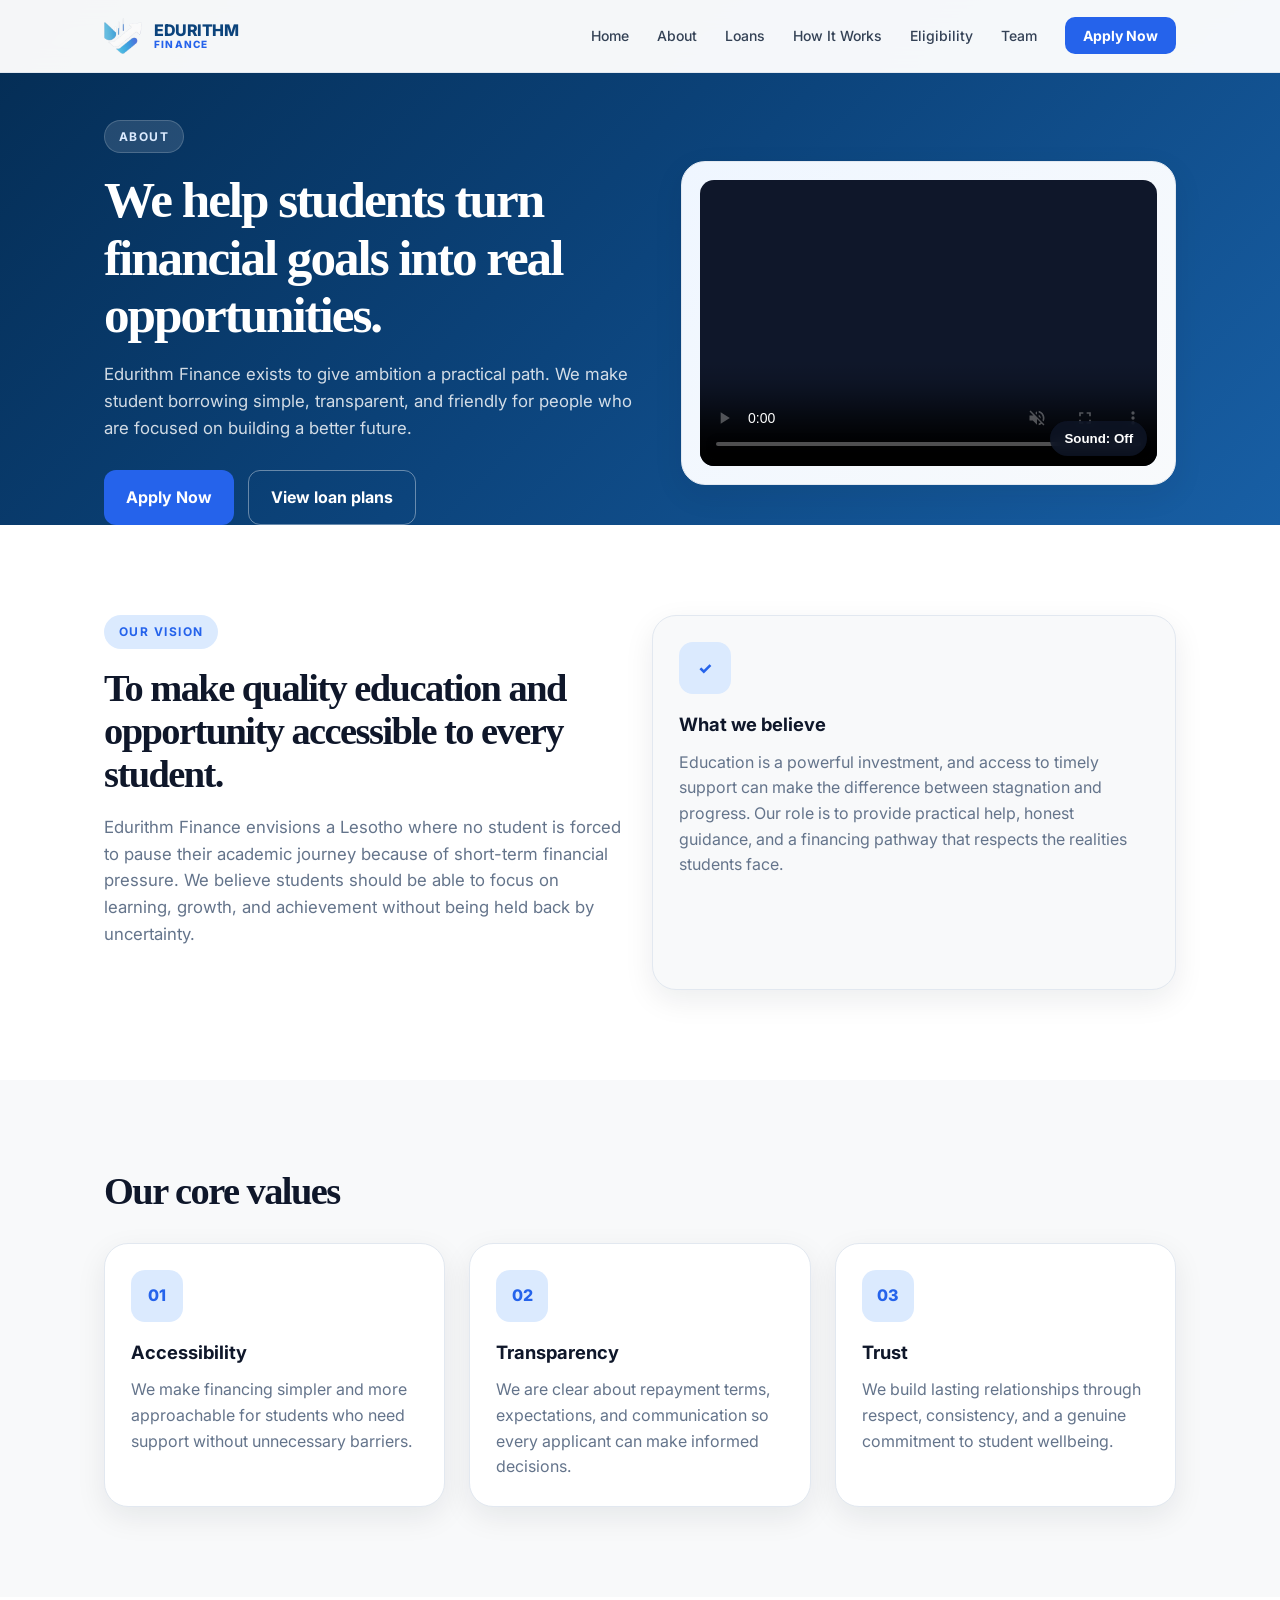
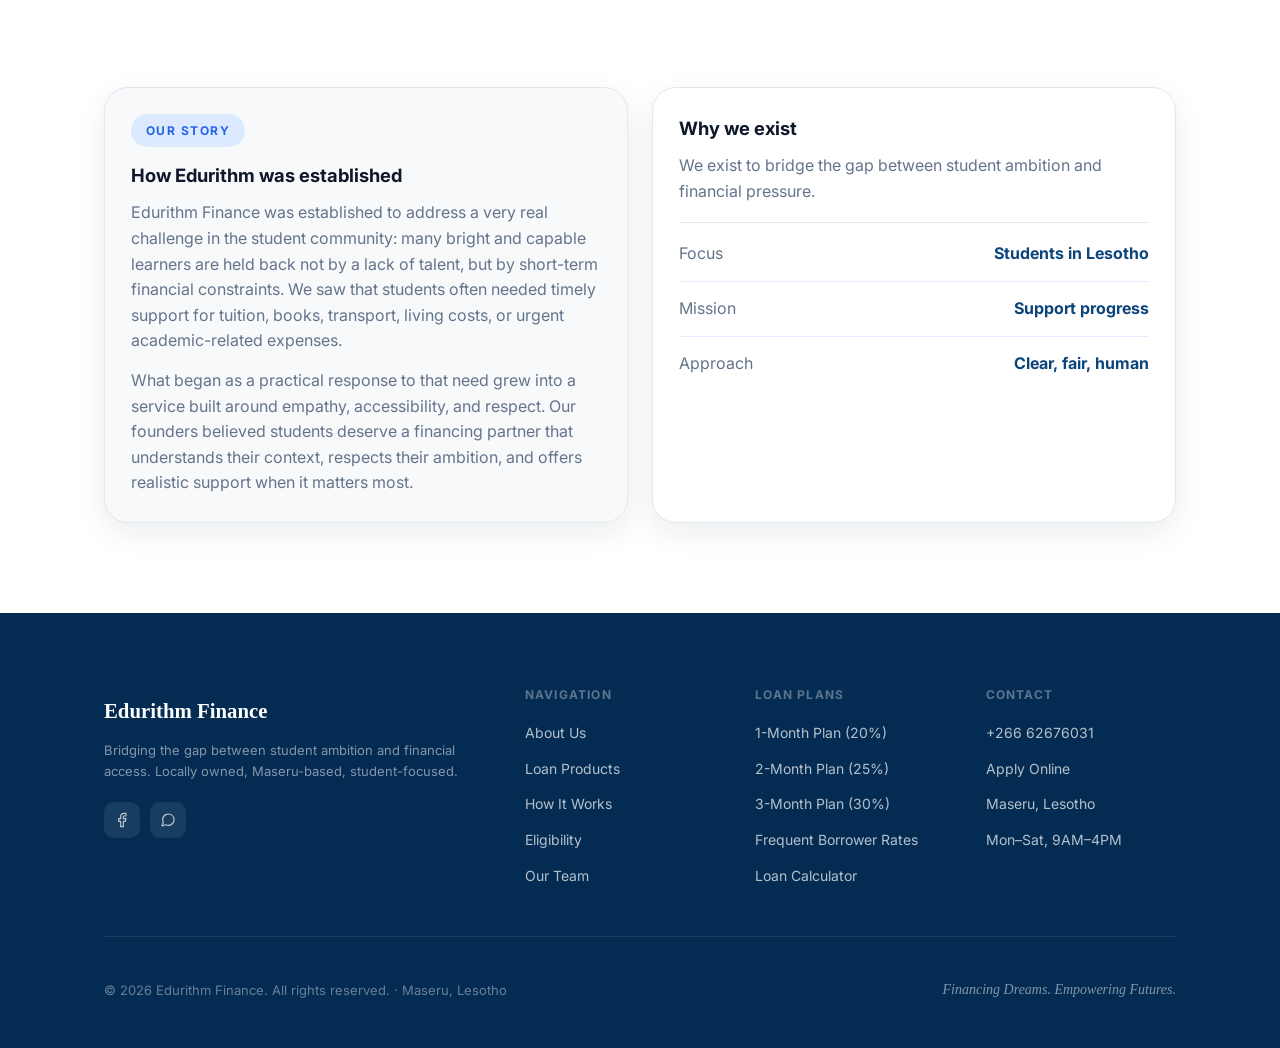
==== commit 76680fb1: "Update about.html" ====
--- a/about.html
+++ b/about.html
@@ -7,13 +7,14 @@
     <link rel="preconnect" href="https://fonts.googleapis.com" />
     <link rel="preconnect" href="https://fonts.gstatic.com" crossorigin />
     <link href="https://fonts.googleapis.com/css2?family=Inter:wght@400;500;600;700;800&display=swap" rel="stylesheet" />
+    <link rel="icon" type="image/png" href="assets/logo-icon.png" />
     <link rel="stylesheet" href="page.css" />
   </head>
   <body>
     <nav>
       <div class="nav-inner">
         <a href="index.html" class="nav-logo" aria-label="Edurithm Finance home">
-          <img src="assets/logo.svg" alt="Edurithm Finance logo" />
+          <img src="assets/logo-icon.png" alt="Edurithm Finance logo" />
           <span class="nav-brand">EDURITHM<small>Finance</small></span>
         </a>
         <ul class="nav-links">
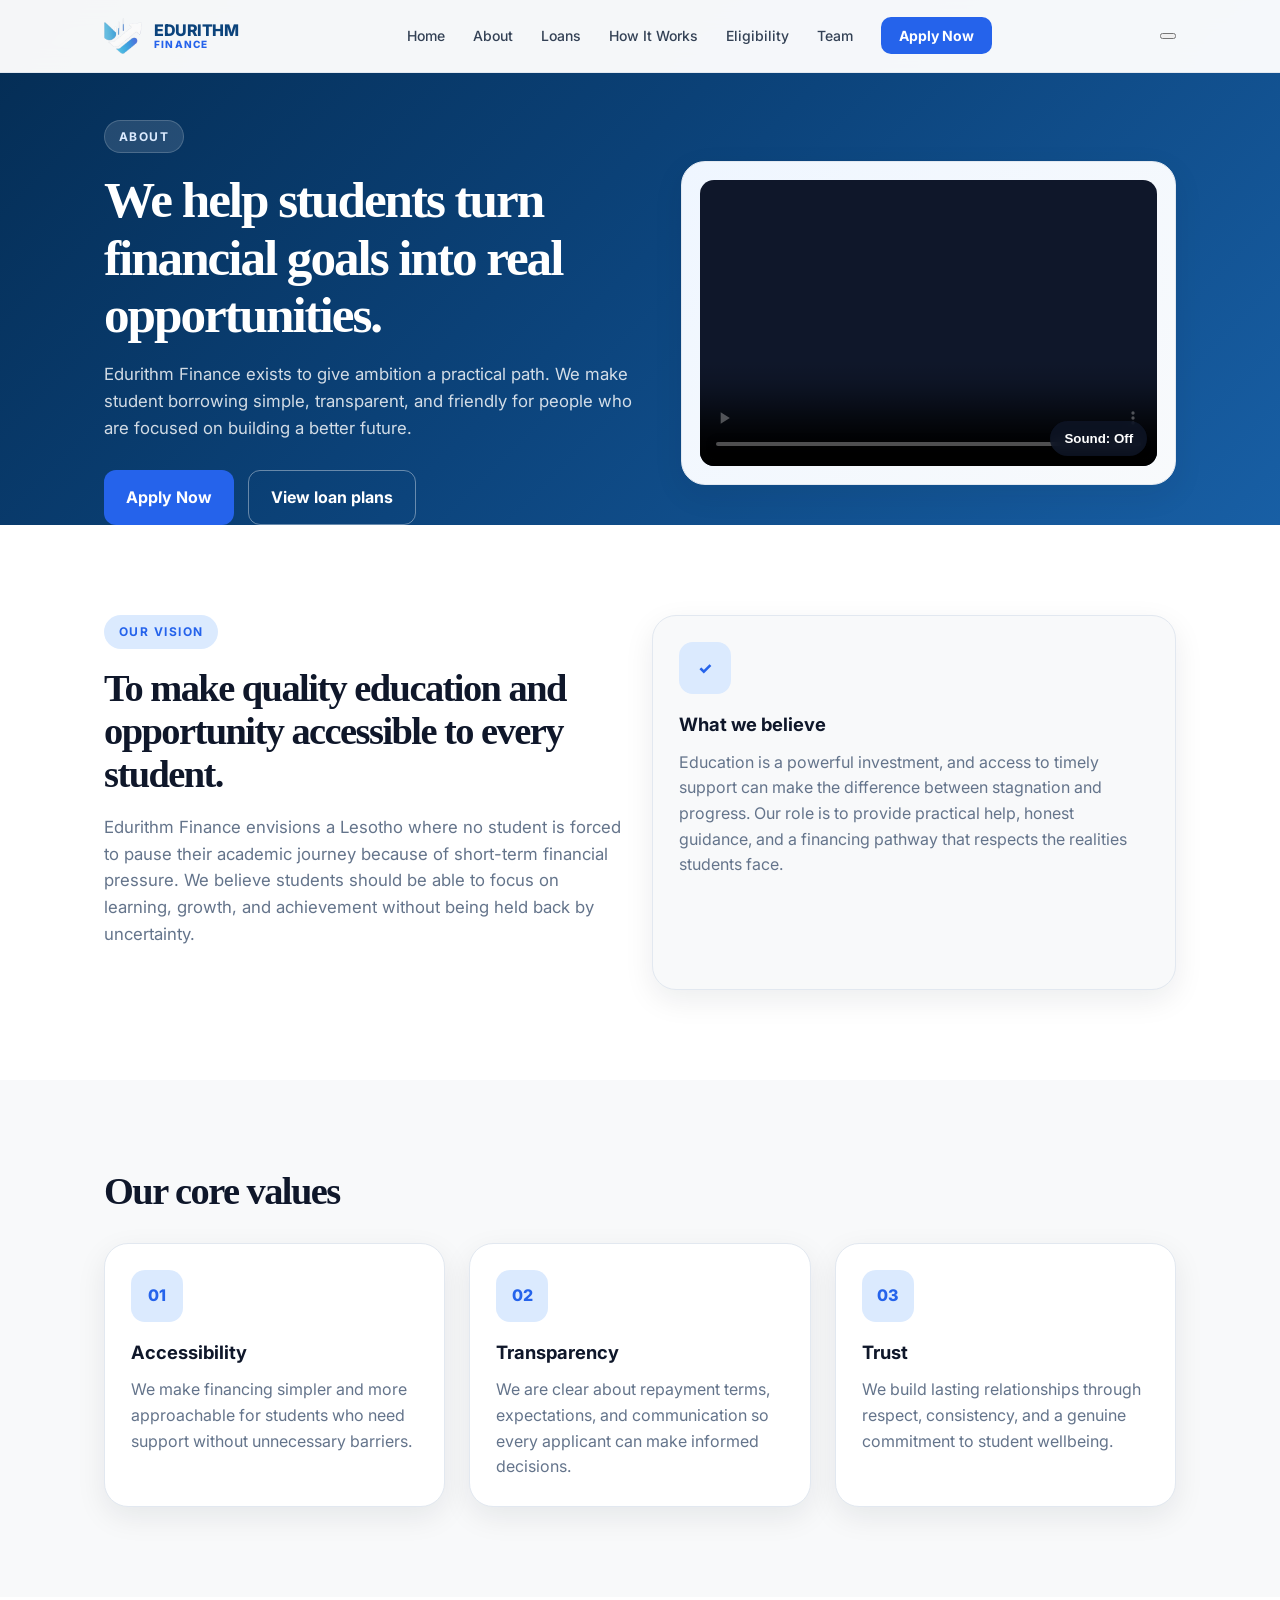
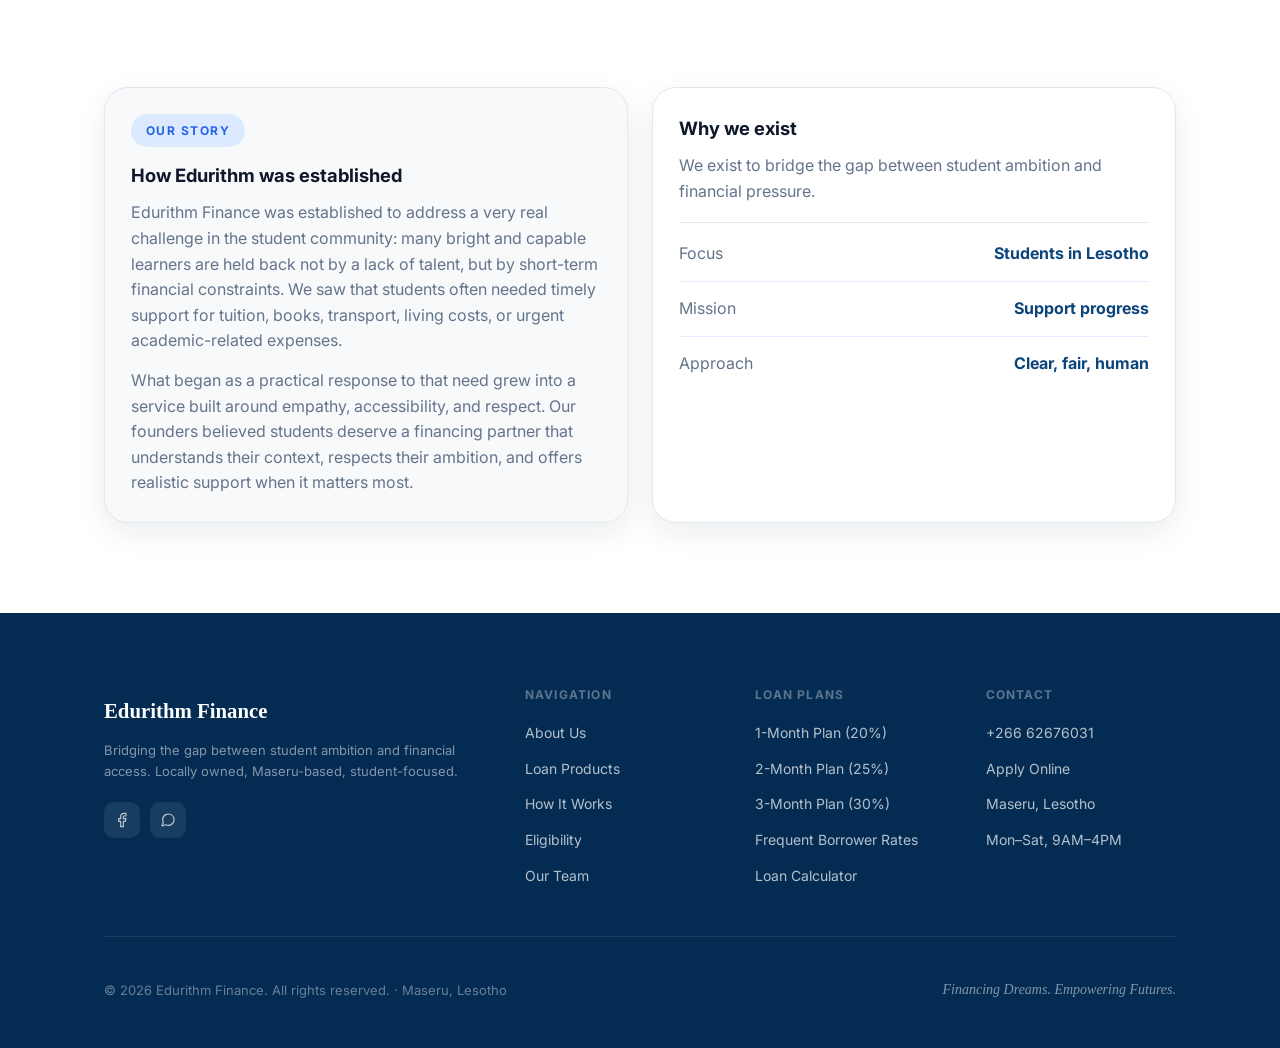
==== commit 63b4c4e0: "Fix HTML formatting and add mobile menu toggle" ====
--- a/about.html
+++ b/about.html
@@ -26,6 +26,8 @@
           <li><a href="team.html">Team</a></li>
           <li><a href="apply-now.html" class="nav-cta">Apply Now</a></li>
         </ul>
+
+        <button class="nav-mobile-btn" onclick="toggleMobileMenu()" aria-label="Toggle menu">
       </div>
     </nav>
 
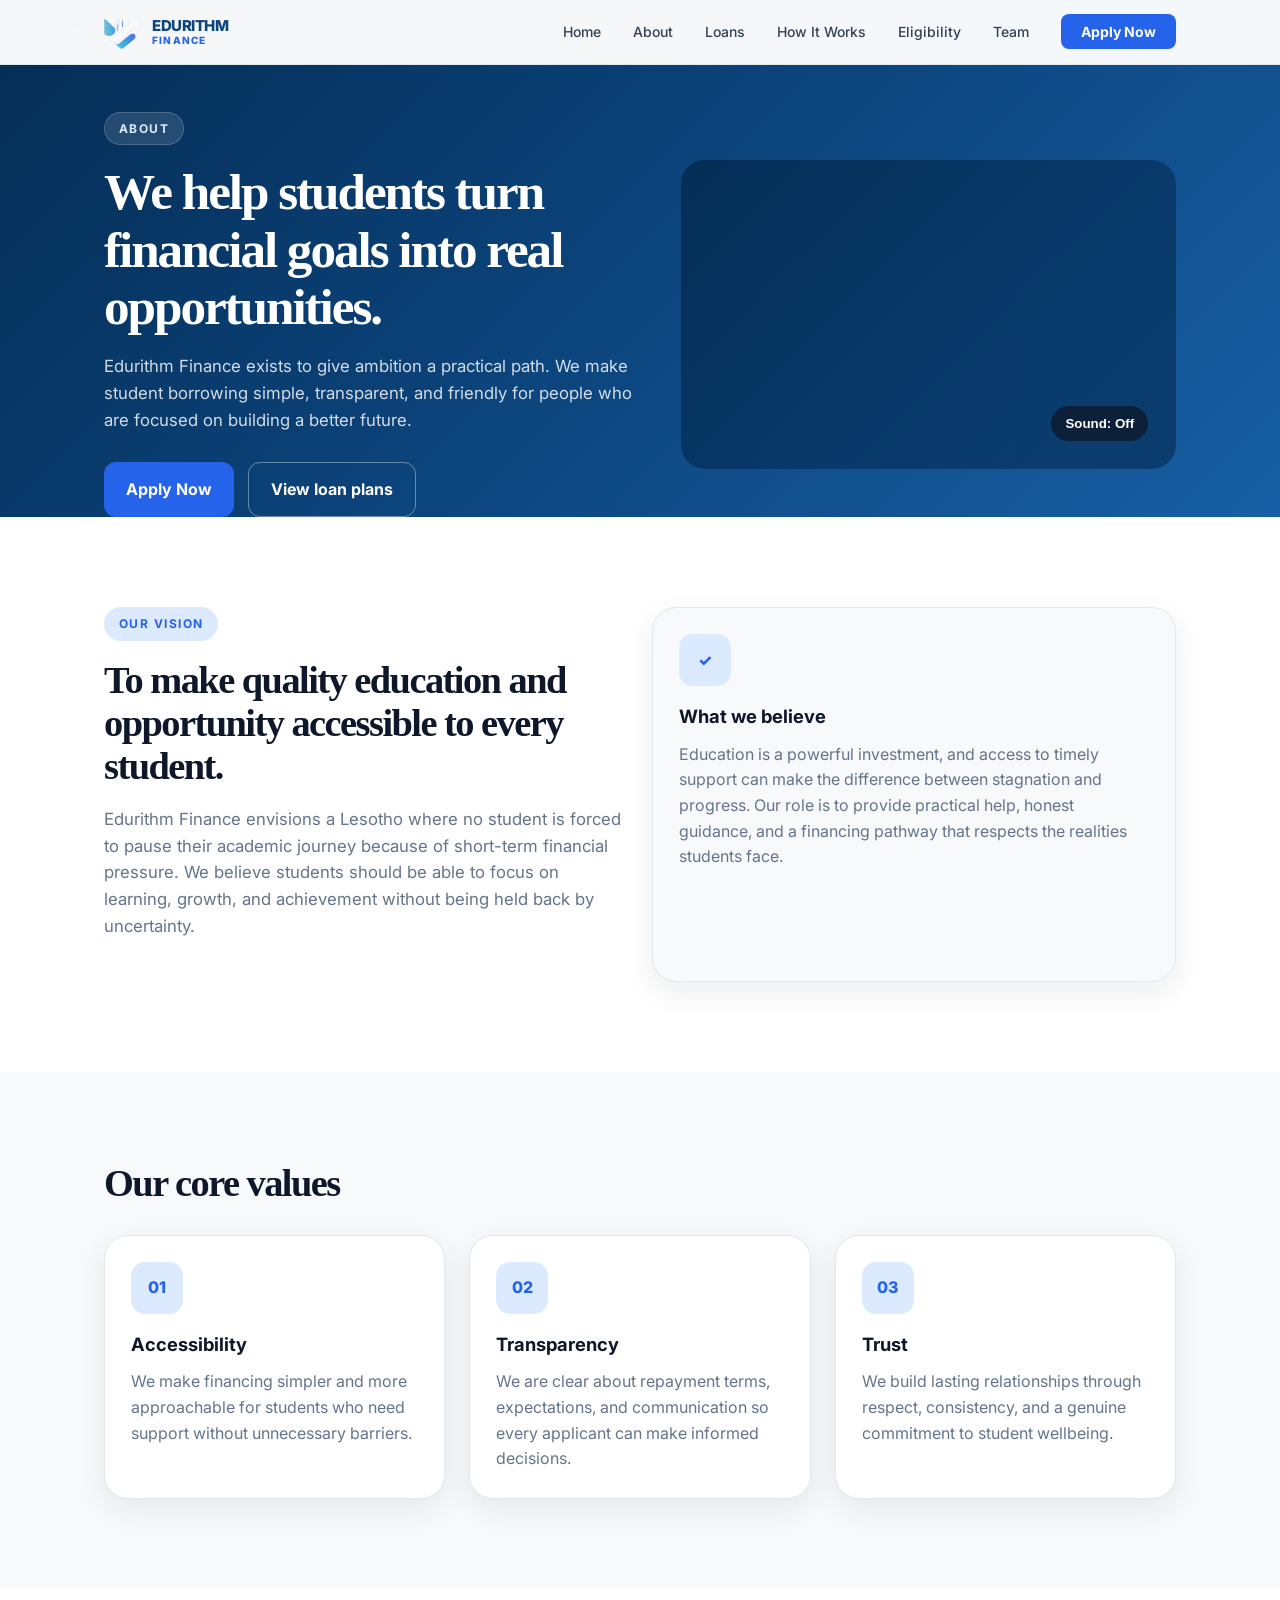
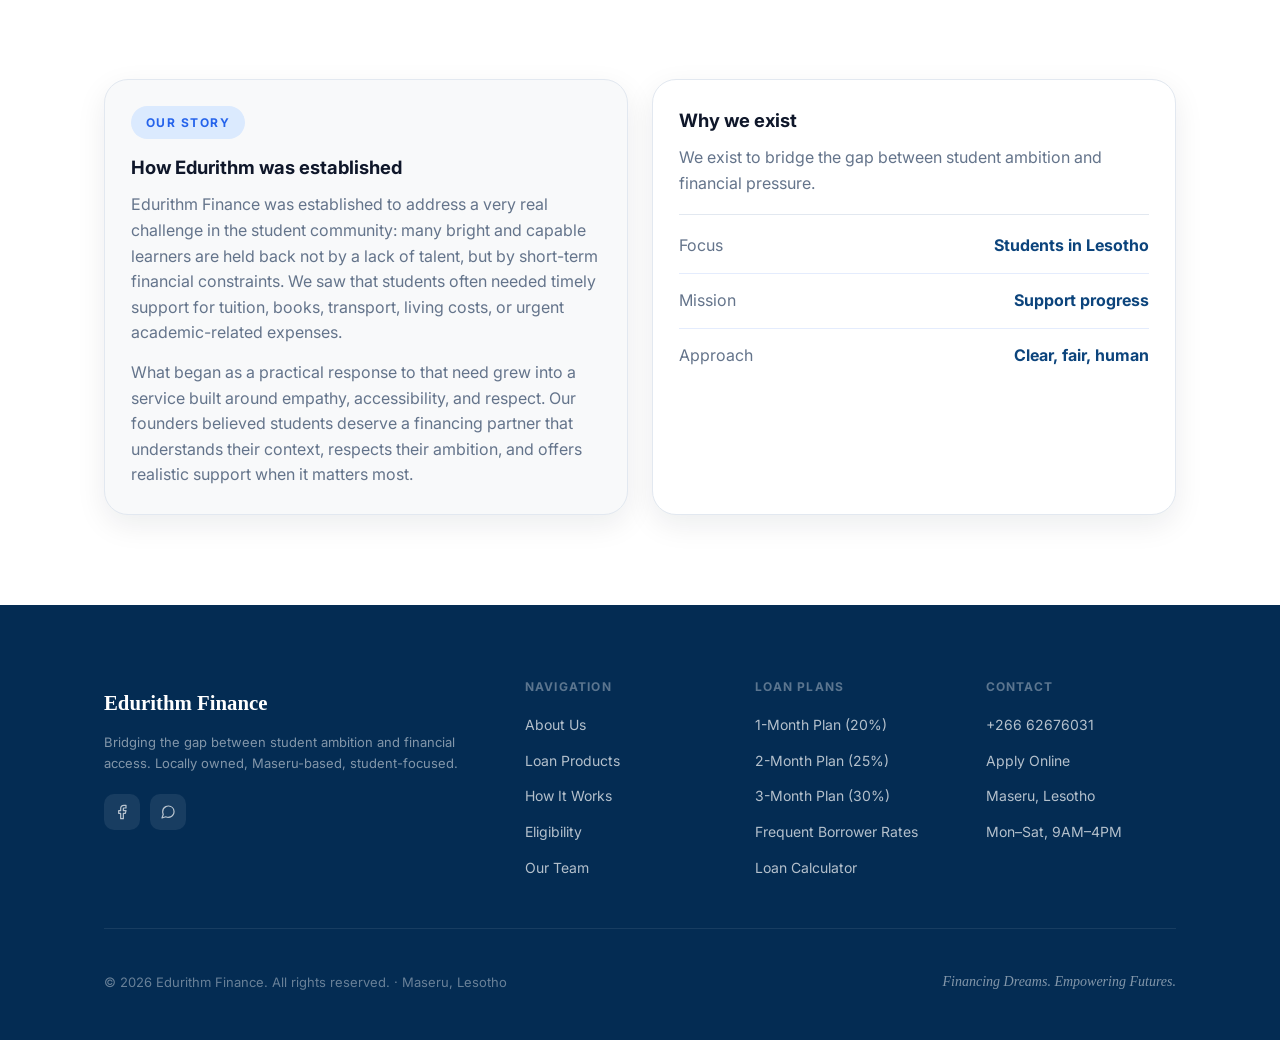
==== commit be843cb7: "Add files via upload" ====
--- a/about.html
+++ b/about.html
@@ -28,6 +28,8 @@
         </ul>
 
         <button class="nav-mobile-btn" onclick="toggleMobileMenu()" aria-label="Toggle menu">
+          <span></span><span></span><span></span>
+        </button>
       </div>
     </nav>
 
@@ -44,7 +46,8 @@
         </div>
 
         <div class="about-video-shell page-hero-video">
-          <video id="aboutStoryVideo" class="about-video" src="assets/about-story-video.mp4" poster="assets/about-video-poster.jpg" muted playsinline loop controls preload="metadata"></video>
+          <video id="aboutStoryVideo" class="about-video" src="assets/about-story-video.mp4" poster="assets/about-video-poster.jpg" muted autoplay playsinline loop preload="auto"></video>
+          <div class="about-video-overlay" aria-hidden="true"></div>
           <button type="button" id="videoToggle" class="video-toggle" aria-label="Mute or unmute video">Sound: Off</button>
         </div>
       </div>
@@ -187,6 +190,19 @@
           videoToggle.textContent = aboutStoryVideo.muted ? 'Sound: Off' : 'Sound: On';
         });
       }
+
+      function toggleMobileMenu() {
+        var links = document.querySelector('.nav-links');
+        links.classList.toggle('nav-links-open');
+      }
+
+      document.querySelectorAll('.nav-links a').forEach(function (link) {
+        link.addEventListener('click', function () {
+          document.querySelector('.nav-links').classList.remove('nav-links-open');
+        });
+      });
     </script>
+
+    <script src="assets/site.js"></script>
   </body>
 </html>
--- a/page.css
+++ b/page.css
@@ -55,7 +55,7 @@
   max-width: 1200px;
   margin: 0 auto;
   padding: 0 5%;
-  height: 72px;
+  height: 64px;
   display: flex;
   align-items: center;
   justify-content: space-between;
@@ -68,8 +68,8 @@
 }
 
 .nav-logo img {
-  width: 38px;
-  height: 38px;
+  width: 36px;
+  height: 36px;
   object-fit: contain;
   display: block;
   flex-shrink: 0;
@@ -90,6 +90,7 @@
 }
 
 .nav-brand {
+  font-size: 15px;
   font-weight: 800;
   letter-spacing: -0.03em;
   line-height: 1.1;
@@ -108,7 +109,7 @@
   display: flex;
   align-items: center;
   list-style: none;
-  gap: 28px;
+  gap: 32px;
   margin: 0;
   padding: 0;
 }
@@ -126,16 +127,36 @@
 .nav-cta {
   background: var(--accent);
   color: #fff !important;
-  padding: 10px 18px;
-  border-radius: 10px;
+  padding: 9px 20px;
+  border-radius: 8px;
   font-weight: 700 !important;
+}
+
+/* ─── Mobile nav toggle button ─── */
+.nav-mobile-btn {
+  display: none;
+  background: none;
+  border: none;
+  cursor: pointer;
+  flex-direction: column;
+  gap: 5px;
+  padding: 4px;
+}
+
+.nav-mobile-btn span {
+  display: block;
+  width: 24px;
+  height: 2px;
+  background: var(--text-dark);
+  border-radius: 2px;
+  transition: all 0.3s;
 }
 
 .page-hero {
   min-height: 440px;
   background: linear-gradient(135deg, var(--blue-900), var(--blue-800), var(--blue-600));
   color: #fff;
-  padding-top: 120px;
+  padding-top: 112px;
   display: flex;
   align-items: center;
 }
@@ -865,26 +886,35 @@
 
 .about-video-shell {
   position: relative;
-  background: linear-gradient(135deg, #eff6ff, #f8fafc);
-  border: 1px solid var(--border);
   border-radius: var(--radius-lg);
-  padding: 18px;
-  box-shadow: var(--shadow-md);
+  overflow: hidden;
+  background: transparent;
+  box-shadow: none;
 }
 
 .about-video {
   width: 100%;
   display: block;
-  border-radius: 14px;
-  background: #0f172a;
+  border-radius: var(--radius-lg);
+  background: var(--blue-900);
   aspect-ratio: 16 / 10;
   object-fit: cover;
+  opacity: 0.85;
+}
+
+.about-video-overlay {
+  position: absolute;
+  inset: 0;
+  border-radius: var(--radius-lg);
+  background: linear-gradient(135deg, rgba(4, 44, 83, 0.7) 0%, rgba(12, 68, 124, 0.45) 55%, rgba(24, 95, 165, 0.25) 100%);
+  pointer-events: none;
 }
 
 .video-toggle {
   position: absolute;
   right: 28px;
   bottom: 28px;
+  z-index: 2;
   border: none;
   border-radius: 999px;
   padding: 10px 14px;
@@ -896,9 +926,27 @@
 }
 
 @media (max-width: 900px) {
-  .nav-links { display: none; }
+  .nav-links {
+    display: none;
+  }
+  .nav-links.nav-links-open {
+    display: flex;
+    flex-direction: column;
+    position: absolute;
+    top: 64px;
+    left: 0;
+    right: 0;
+    background: var(--white);
+    padding: 16px 5%;
+    border-bottom: 1px solid var(--border);
+    gap: 20px;
+    z-index: 99;
+  }
+  .nav-mobile-btn { display: flex; }
   .grid-2, .grid-3, .grid-4, .footer-layout, .contact-layout { grid-template-columns: 1fr; }
-  .page-hero { padding-top: 110px; }
+  .products-grid { grid-template-columns: 1fr; }
+  .footer-top { grid-template-columns: 1fr 1fr; }
+  .page-hero { padding-top: 102px; }
   .about-header-wrap { grid-template-columns: 1fr; }
   .page-hero-video { justify-self: stretch; max-width: none; }
 }
@@ -907,5 +955,6 @@
   .form-row { grid-template-columns: 1fr; }
   .page-header h1 { font-size: 2.3rem; }
   .page-hero { min-height: 360px; }
-  .footer-bottom { flex-direction: column; text-align: center; }
-}
+  .footer-top { grid-template-columns: 1fr; }
+  .footer-bottom { flex-direction: column; gap: 12px; text-align: center; }
+}
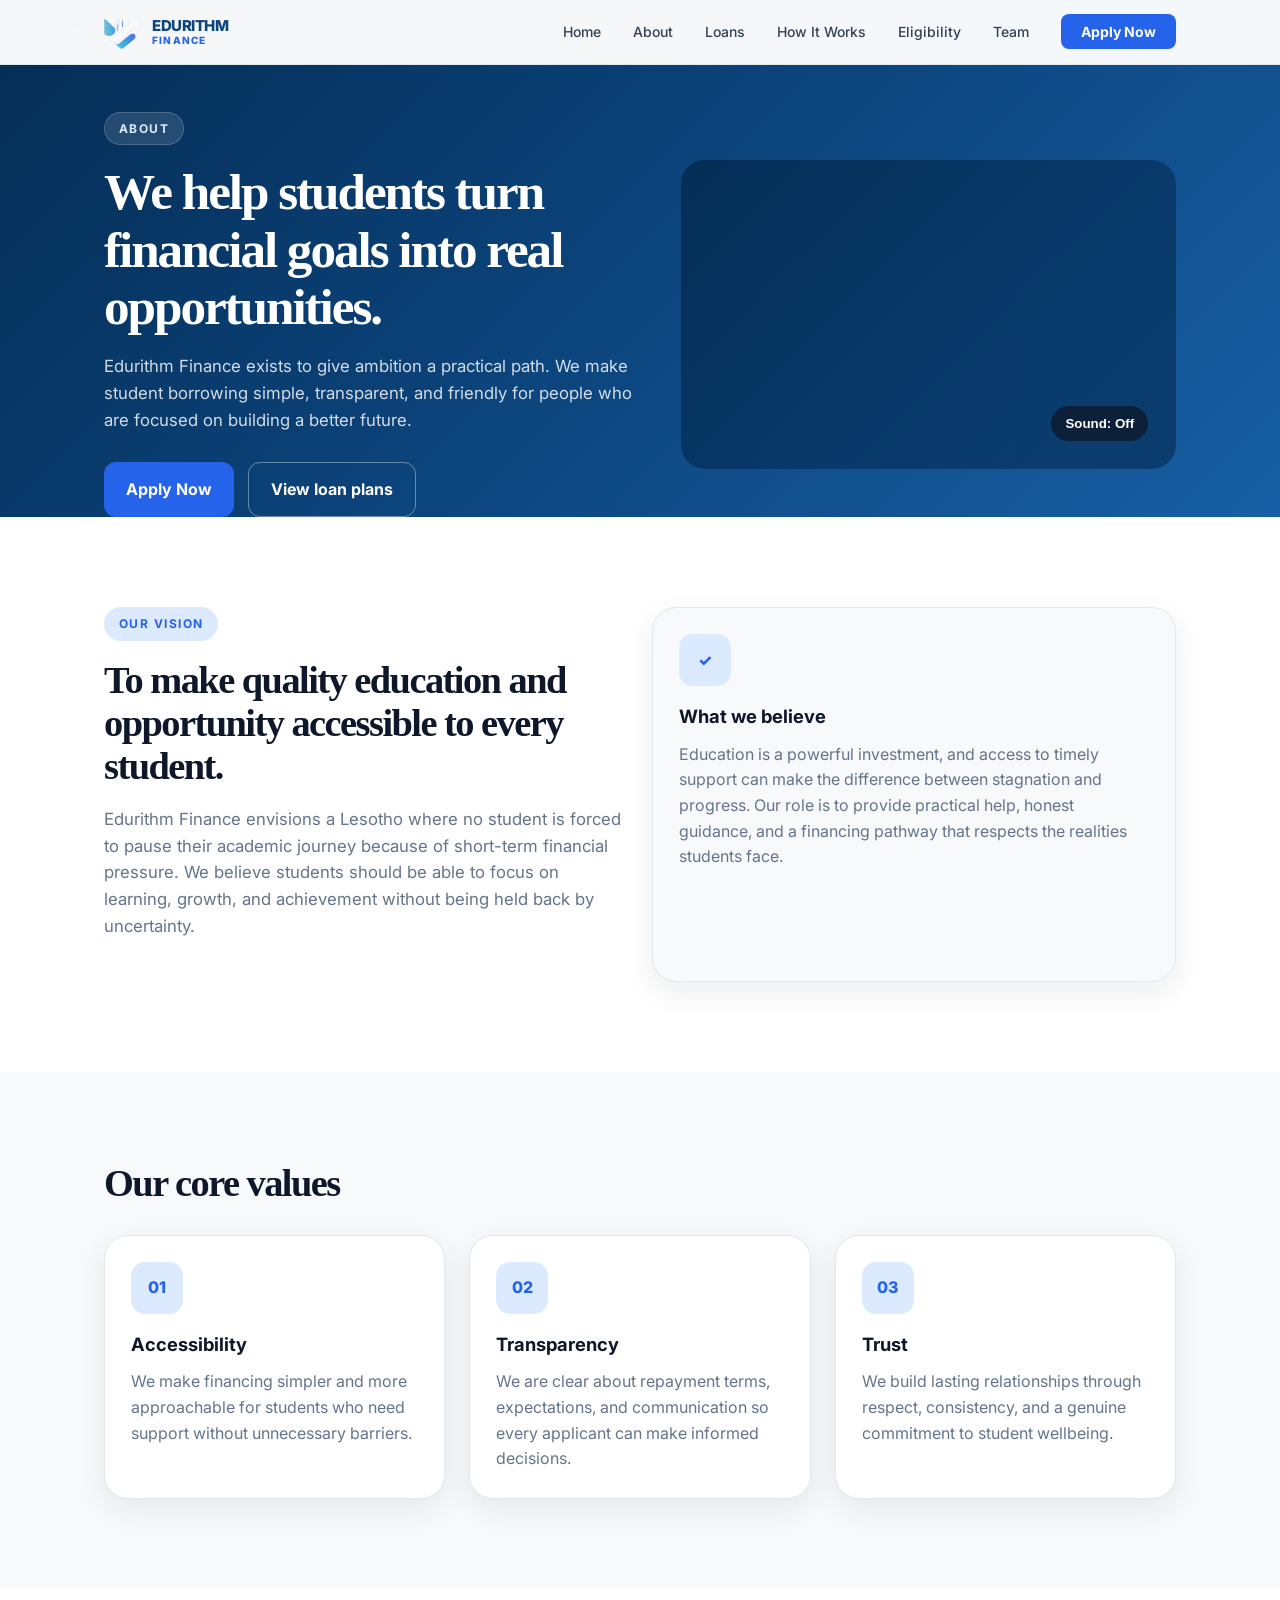
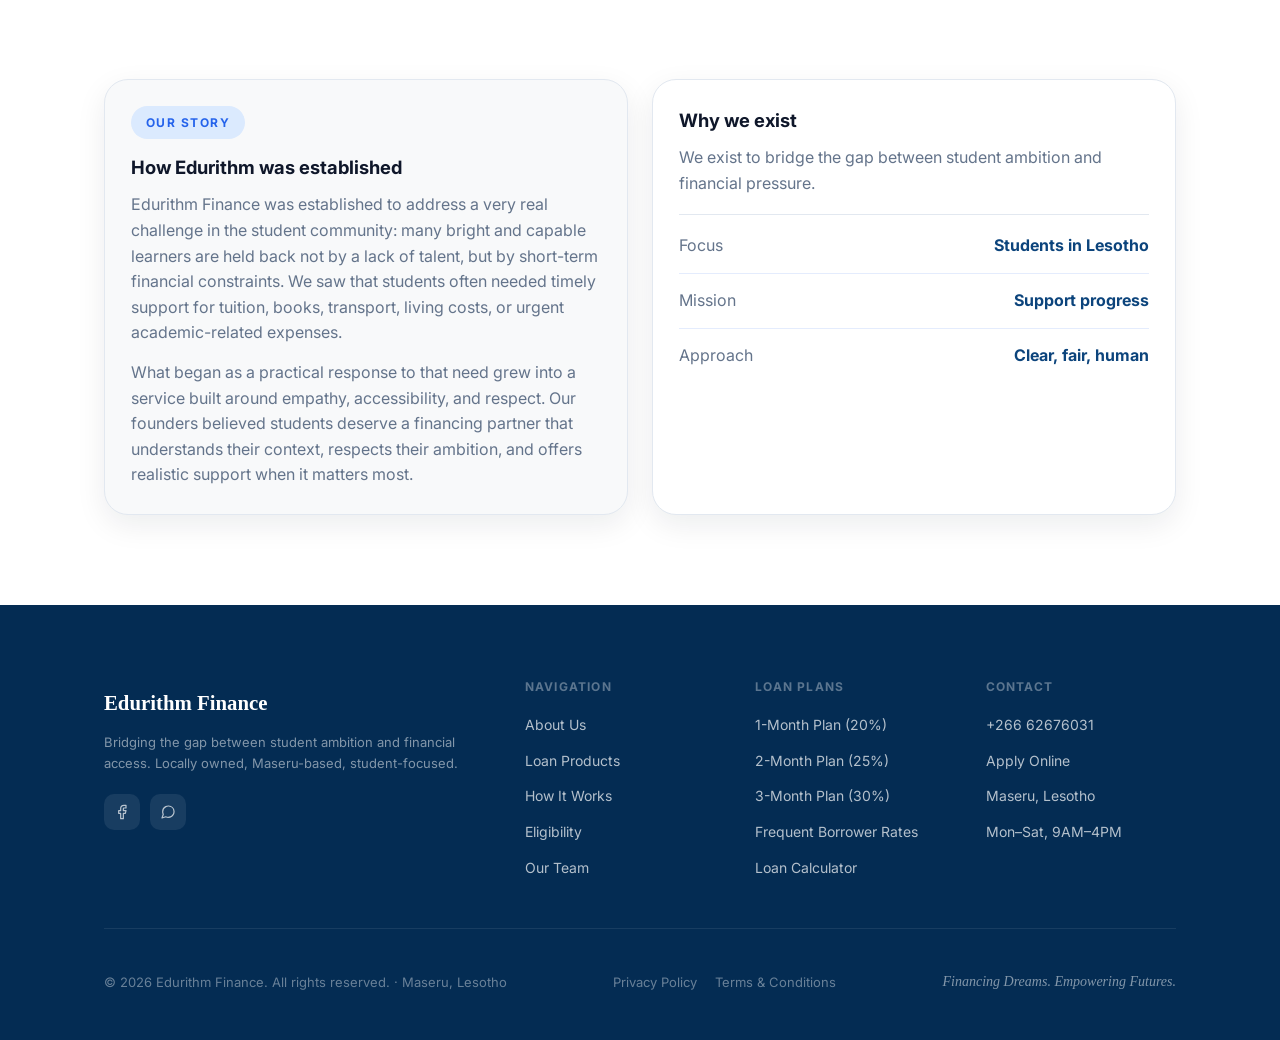
==== commit 1c22e47d: "Add files via upload" ====
--- a/about.html
+++ b/about.html
@@ -175,6 +175,10 @@
 
         <div class="footer-bottom">
           <p class="footer-bottom-left">© 2026 Edurithm Finance. All rights reserved. · Maseru, Lesotho</p>
+          <div class="footer-bottom-legal">
+            <a href="privacy.html">Privacy Policy</a>
+            <a href="terms.html">Terms &amp; Conditions</a>
+          </div>
           <p class="footer-bottom-right">Financing Dreams. Empowering Futures.</p>
         </div>
       </div>
--- a/page.css
+++ b/page.css
@@ -807,7 +807,15 @@
   font-size: 13px;
 }
 
-.footer-bottom-left { color: rgba(255,255,255,0.4); }
+.footer-bottom-left { color: rgba(255,255,255,0.4); }
+
+.footer-bottom-legal {
+  display: flex;
+  gap: 18px;
+  color: rgba(255,255,255,0.4);
+}
+
+.footer-bottom-legal a:hover { color: #ffffff; }
 
 .footer-bottom-right {
   font-family: 'Playfair Display', Georgia, serif;
@@ -815,6 +823,53 @@
   color: rgba(255,255,255,0.5);
   font-size: 14px;
 }
+
+.legal-content {
+  max-width: 820px;
+  margin: 0 auto;
+  padding: 60px 5% 20px;
+}
+
+.legal-updated {
+  color: var(--text-muted);
+  font-size: 14px;
+  margin-bottom: 36px;
+}
+
+.legal-content h2 {
+  font-size: 1.3rem;
+  margin: 44px 0 14px;
+  color: var(--text-dark);
+}
+
+.legal-content h2:first-of-type { margin-top: 0; }
+
+.legal-content p {
+  color: var(--text-mid);
+  margin-bottom: 14px;
+  line-height: 1.75;
+}
+
+.legal-content .legal-placeholder {
+  background: #fff7ed;
+  border: 1px solid #fed7aa;
+  color: #9a3412;
+  padding: 2px 8px;
+  border-radius: 6px;
+  font-size: 0.92em;
+  font-weight: 600;
+}
+
+.legal-contact-box {
+  background: var(--gray-50);
+  border: 1px solid var(--border);
+  border-radius: var(--radius-md);
+  padding: 24px 28px;
+  margin-top: 40px;
+}
+
+.legal-contact-box p { margin-bottom: 8px; }
+.legal-contact-box p:last-child { margin-bottom: 0; }
 
 .eligibility-checker {
   padding-top: 20px;
@@ -956,5 +1011,6 @@
   .page-header h1 { font-size: 2.3rem; }
   .page-hero { min-height: 360px; }
   .footer-top { grid-template-columns: 1fr; }
-  .footer-bottom { flex-direction: column; gap: 12px; text-align: center; }
-}
+  .footer-bottom { flex-direction: column; gap: 12px; text-align: center; }
+  .footer-bottom-legal { justify-content: center; }
+}
